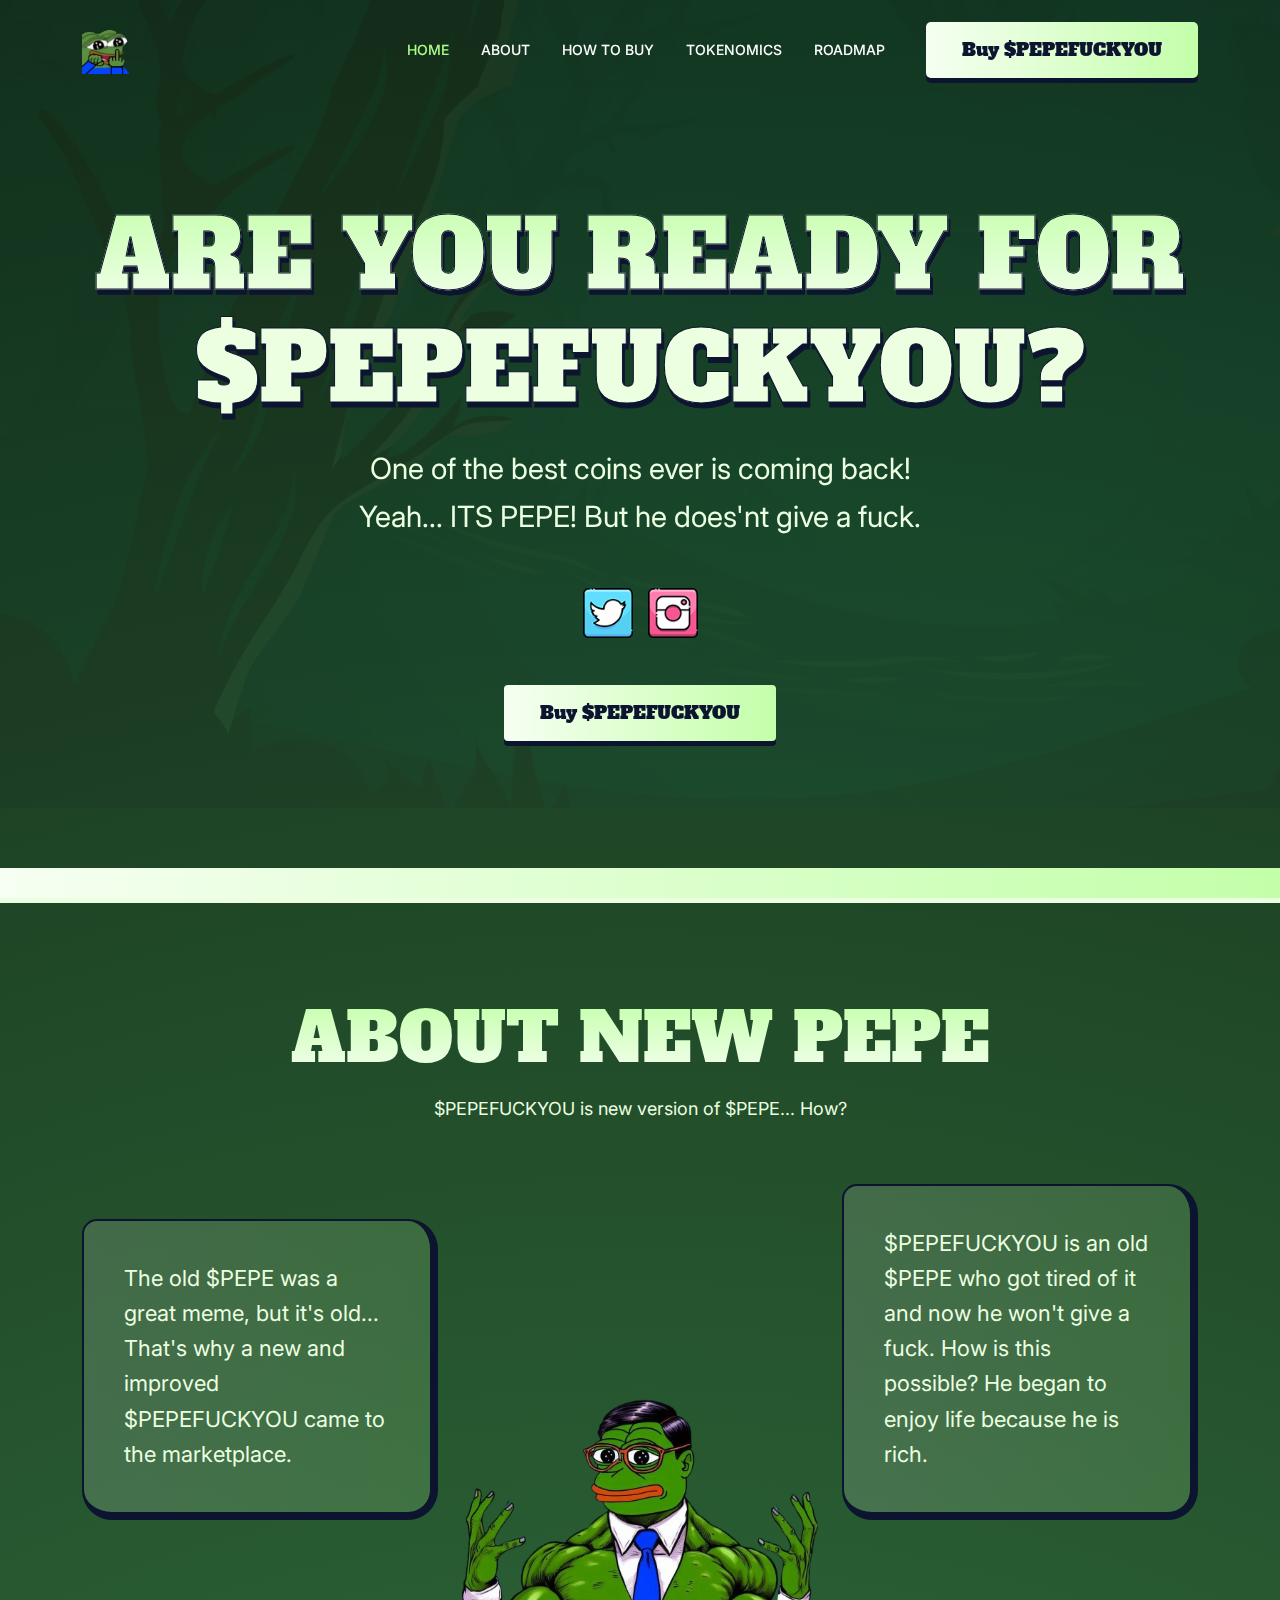
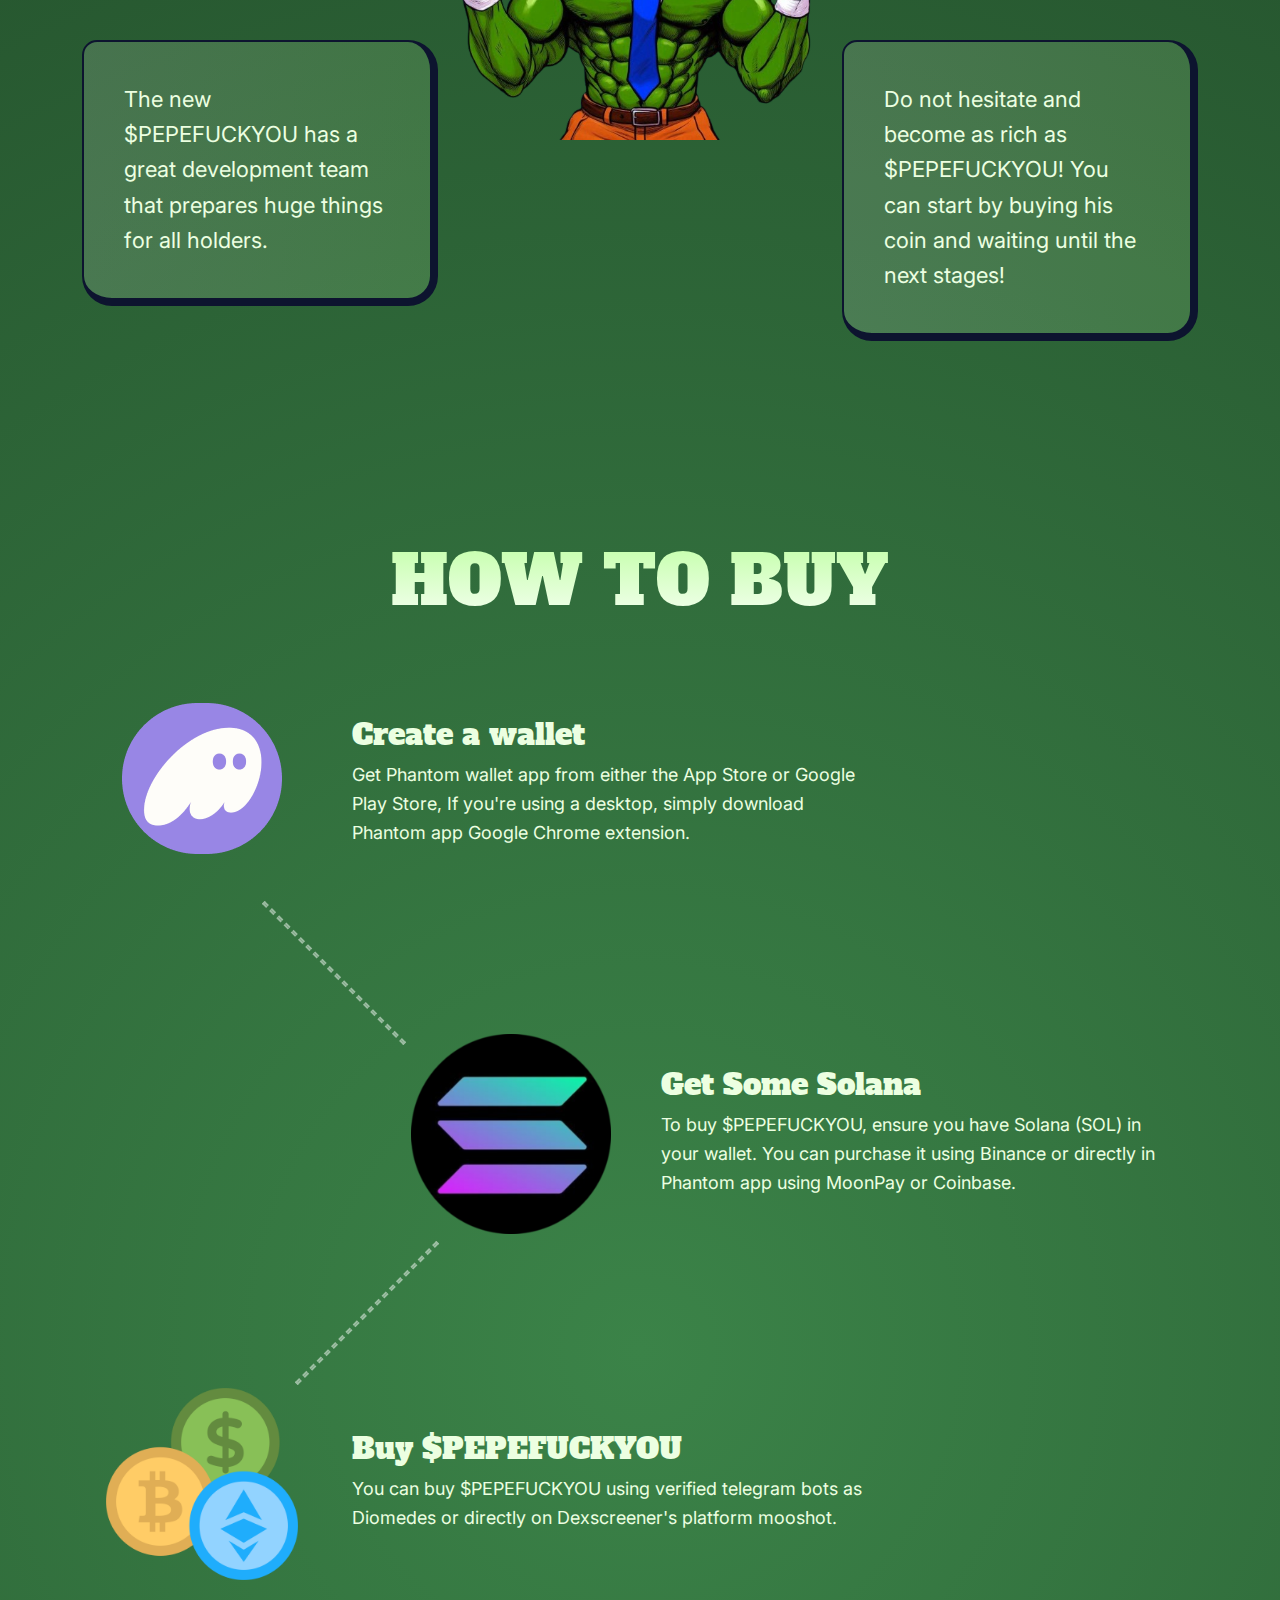
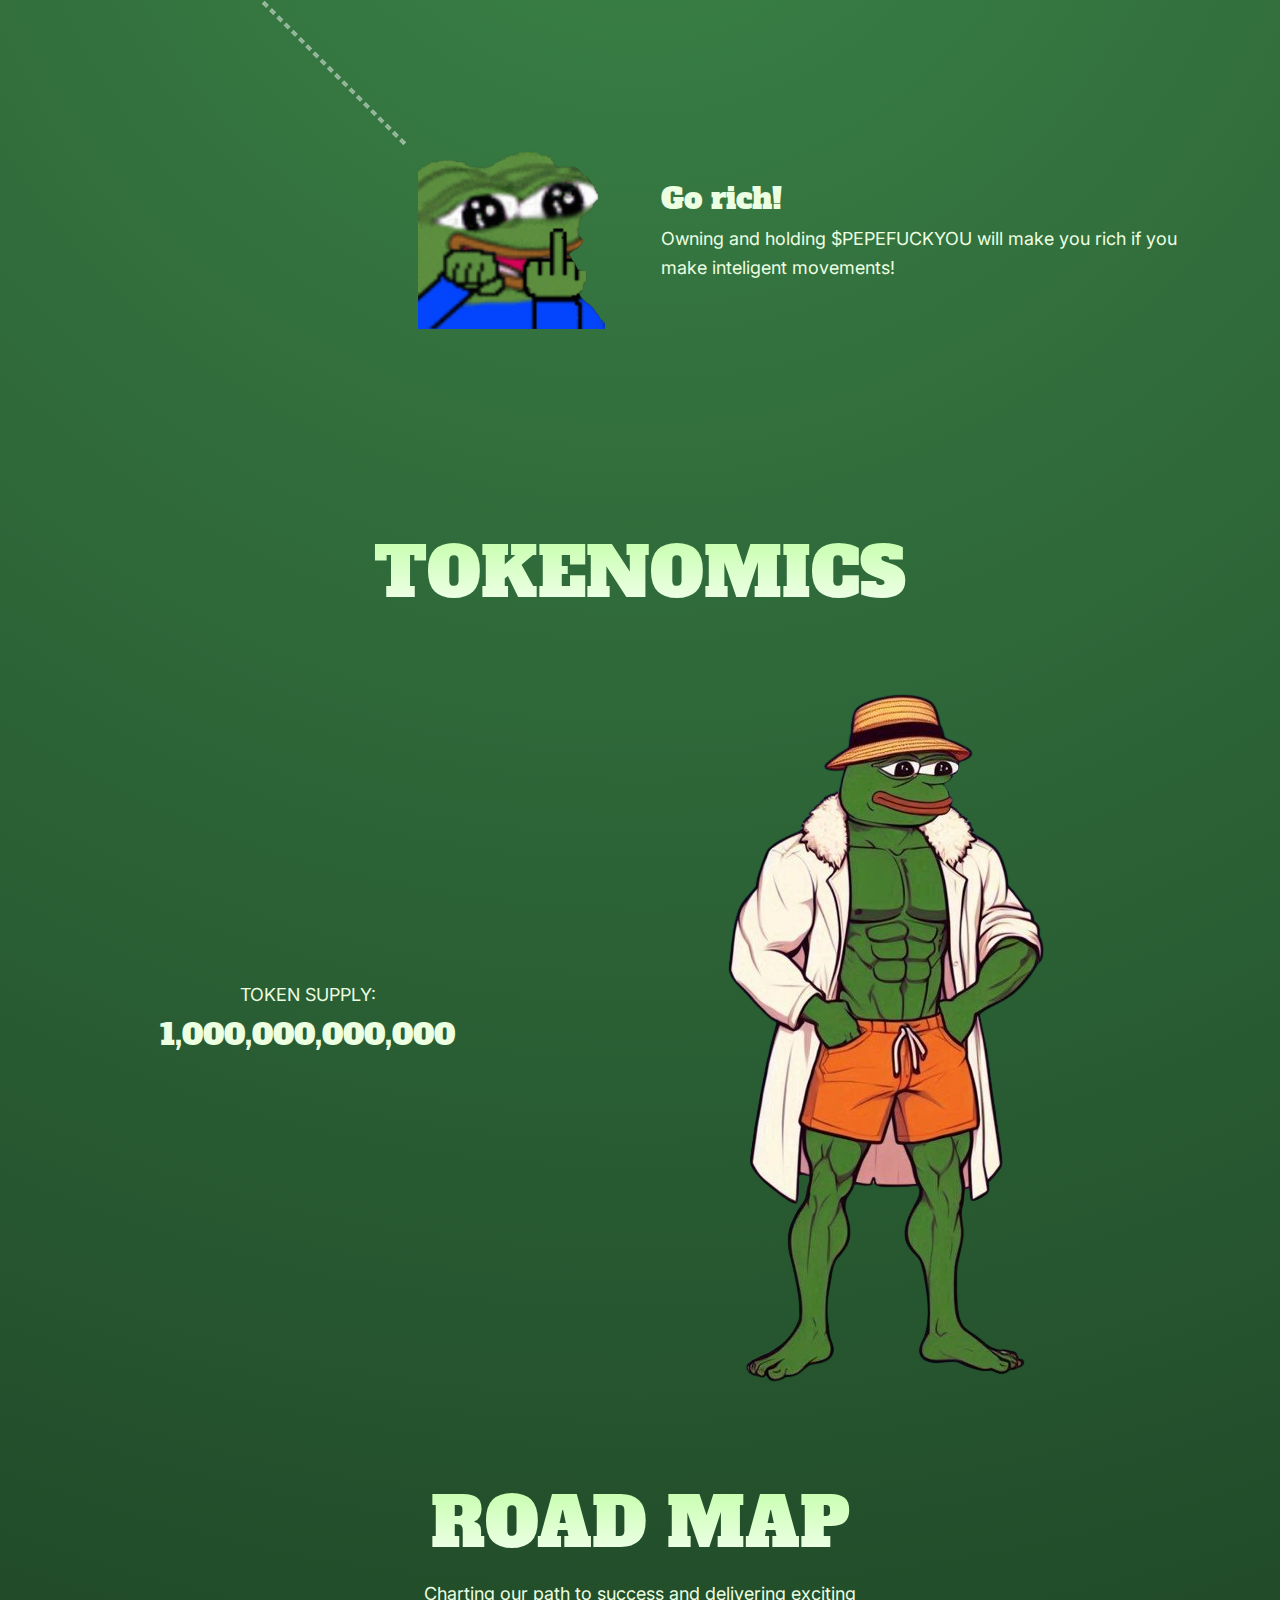
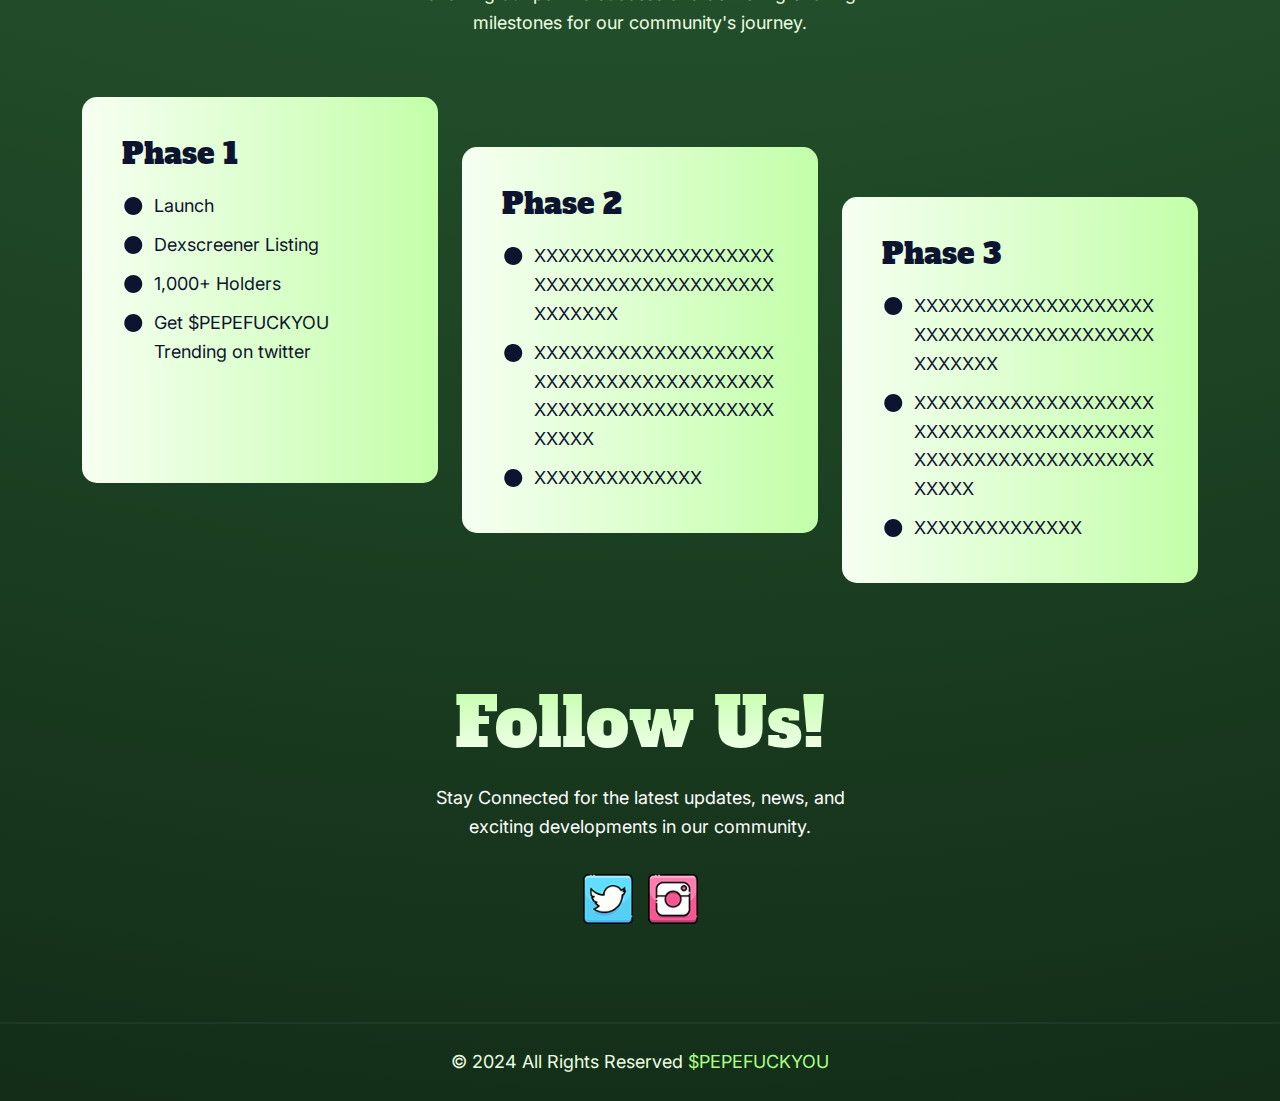
==== index.html @ f5b44228 "whole web upload" ====
<!DOCTYPE html><html lang="en"><head>
      <meta charset="UTF-8">
      <meta http-equiv="X-UA-Compatible" content="IE=edge">
      <meta name="viewport" content="width=device-width, initial-scale=1.0">
      <title>$PEPEFUCKYOU on Solana</title>
      <link rel="shortcut icon" href="favicon.png" type="image/x-icon">
      <link rel="stylesheet" href="bootstrap.min.css">
      <link rel="stylesheet" href="aos.css">
      <link rel="stylesheet" href="all.min.css">
      <link rel="stylesheet" href="lightcase.css">
      <link rel="stylesheet" href="swiper-bundle.min.css">
      <link rel="stylesheet" href="style.css">
      <link rel="stylesheet" href="responsive.css">
   </head>
   <body>
      <header class="header">
         <div class="container">
            <nav class="navbar navbar-expand-xl">
               <a class="navbar-brand" href="index.html"><img src="logo.png" alt=""></a>
               <button class="navbar-toggler collapsed" type="button" data-bs-toggle="collapse" data-bs-target="#navbarNavAltMarkup" aria-controls="navbarNavAltMarkup" aria-expanded="false" aria-label="Toggle navigation">
               <span class="navbar-toggler--icon"></span>
               </button>
               <div class="collapse navbar-collapse justify-content-end" id="navbarNavAltMarkup">
                  <div class="navbar-nav">
                     <a class="nav-link active" aria-current="page" href="index.html">Home</a>
                     <a class="nav-link" href="#about">About</a>
                     <a class="nav-link" href="#how-to-buy">How to buy</a>
                     <a class="nav-link" href="#tokenomics">Tokenomics</a>
                     <a class="nav-link" href="#roadmap">Roadmap</a>
                  </div>
                  <div class="social-btns">
                     <a href="#bridge" class="default-btn">
                     <span>Buy $PEPEFUCKYOU</span>
                     </a>
                  </div>
               </div>
            </nav>
         </div>
      </header>
      <section id="home" class="banner">
         <div class="container">
            <div class="banner__wrapper">
               <div class="row g-5 align-items-center justify-content-center">
                  <div class="col">
                     <div class="banner__content text-center" data-aos="fade-up" data-aos-duration="2000">
                        <h1 class="text--3d text-uppercase"> <span class="color--gradient-y">Are you ready for</span> <br>
                           $PEPEFUCKYOU?
                        </h1>
                        <p>One of the best coins ever is coming back! Yeah... ITS PEPE! But he does'nt give a fuck.</p>
                        <ul class="social justify-content-center mb-5">
                           <li class="social__item">
                              <a href="https://x.com/pepefuckyousol" class="social__link"><img src="twitter.png" alt="Twitter"></a>
                           </li>
                           <li class="social__item">
                              <a href="https://instagram.com/pepefuckyou" class="social__link"><img src="instagram.png" alt="Instagram"></a>
                           </li>
                        </ul>
                        <a href="https://dexscreener.com" class="default-btn">Buy $PEPEFUCKYOU</a>
                     </div>
                  </div>
               </div>
            </div>
         </div>
      </section>
      <section class="marquees-wrapper">
         <div class="marquee marquee-2">
            <ul class="marquee__content scroll">
            </ul>
            <!-- Mirrors the content above -->
            <ul class="marquee__content scroll" aria-hidden="true">
            </ul>
         </div>
      </section>
      <section class="about-area padding-top padding-bottom" id="about">
         <div class="container">
            <div class="row">
               <div class="col-12">
                  <div class="section-header">
                     <div class="section-header__content">
                        <h2 class="color--gradient-y">About New Pepe</h2>
                        <p>$PEPEFUCKYOU is new version of $PEPE... How?</p>
                     </div>
                  </div>
               </div>
            </div>
            <div class="row align-items-center">
               <div class="col-xl-4 col-lg-6 col-12">
                  <div class="about-card mb-5 position-relative">
                     <p>The old $PEPE was a great meme, but it's old... That's why a new and improved $PEPEFUCKYOU came to the marketplace.</p>
                  </div>
                  <div class="about-card position-relative">
                     <p>The new $PEPEFUCKYOU has a great development team that prepares huge things for all holders.</p>
                  </div>
               </div>
               <div class="col-xl-4 col-12 lg-none">
                  <div class="about-media text-center">
                     <img src="about.png" alt="">
                  </div>
               </div>
               <div class="col-xl-4 col-lg-6 col-12">
                  <div class="about-card mb-5 position-relative">
                     <p>$PEPEFUCKYOU is an old $PEPE who got tired of it and now he won't give a fuck. How is this possible? He began to enjoy life because he is rich. </p>
                  </div>
                  <div class="about-card position-relative">
                     <p>Do not hesitate and become as rich as $PEPEFUCKYOU! You can start by buying his coin and waiting until the next stages!</p>
                  </div>
               </div>
            </div>
         </div>
      </section>
      <section class="how-to-buy position-relative padding-top padding-bottom" id="how-to-buy">
         <div class="container">
            <div class="row">
               <div class="col-12">
                  <div class="section-header">
                     <div class="section-header__content">
                        <h2 class="color--gradient-y">How To Buy</h2>
                     </div>
                  </div>
               </div>
            </div>
            <div class="row">
               <div class="col-12">
                  <div class="buy-section">
                     <div class="how-buy-card position-relative d-flex align-items-center">
                        <div class="how-buy-media small-line">
                           <img src="create-wallet.png" alt="">
                        </div>
                        <div class="how-buy-info">
                           <h4>Create a wallet</h4>
                           <p>Get Phantom wallet app from either the App Store or Google Play Store, If you're using a desktop, simply download Phantom app Google Chrome extension.</p>
                        </div>
                     </div>
                     <div class="how-buy-card position-relative right-card d-flex align-items-center">
                        <div class="how-buy-media">
                           <img src="solana.png" alt="">
                        </div>
                        <div class="how-buy-info">
                           <h4>Get Some Solana</h4>
                           <p>To buy $PEPEFUCKYOU, ensure you have Solana (SOL) in your wallet. You can purchase it using Binance or directly in Phantom app using MoonPay or Coinbase.</p>
                        </div>
                     </div>
                     <div class="how-buy-card position-relative d-flex align-items-center">
                        <div class="how-buy-media">
                           <img src="uniswap.png" alt="">
                        </div>
                        <div class="how-buy-info">
                           <h4>Buy $PEPEFUCKYOU</h4>
                           <p>You can buy $PEPEFUCKYOU using verified telegram bots as Diomedes or directly on Dexscreener's platform mooshot.</p>
                        </div>
                     </div>
                     <div class="how-buy-card position-relative right-card d-flex align-items-center">
                        <div class="how-buy-media">
                           <img src="logo2.png" alt="">
                        </div>
                        <div class="how-buy-info">
                           <h4>Go rich!</h4>
                           <p>Owning and holding $PEPEFUCKYOU will make you rich if you make inteligent movements!</p>
                        </div>
                     </div>
                  </div>
               </div>
            </div>
         </div>
      </section>
      <section class="tokenomics-area padding-top padding-bottom" id="tokenomics">
         <div class="container">
            <div class="row">
               <div class="col-12">
                  <div class="section-header">
                     <div class="section-header__content">
                        <h2 class="color--gradient-y">Tokenomics</h2>
                     </div>
                  </div>
               </div>
            </div>
            <div class="row align-items-center">
               <div class="col-lg-5 col-12">
                  <div class="tokenomics-info">
                     <div class="tokenomics-value mb-4 text-center">
                        <p class="text-uppercase mb-2">Token Supply:</p>
                        <h4>1,000,000,000,000</h4>
                     </div>
                  </div>
               </div>
               <div class="col-lg-7 col-12">
                  <div class="tokenomics-media ps-4 text-center">
                     <img src="tokenomics.png" alt="">
                  </div>
               </div>
            </div>
         </div>
      </section>
      <section class="roadmap-area padding-bottom" id="roadmap">
         <div class="container">
            <div class="row">
               <div class="col-12">
                  <div class="section-header">
                     <div class="section-header__content">
                        <h2 class="color--gradient-y">Road Map</h2>
                        <p>Charting our path to success and delivering exciting milestones for our community's journey.</p>
                     </div>
                  </div>
               </div>
            </div>
            <div class="row">
               <div class="col-xl-4 col-lg-4 col-12">
                  <div class="roadmap-card h-100">
                     <h4>Phase 1</h4>
                     <ul>
                        <li><i class="fas fa-circle fa-fw"></i> Launch</li>
                        <li><i class="fas fa-circle fa-fw"></i> Dexscreener Listing</li>
                        <li><i class="fas fa-circle fa-fw"></i> 1,000+ Holders</li>
                        <li><i class="fas fa-circle fa-fw"></i> Get $PEPEFUCKYOU Trending on twitter</li>
                     </ul>
                  </div>
               </div>
               <div class="col-xl-4 col-lg-4 col-12 roadmap-1">
                  <div class="roadmap-card h-100">
                     <h4>Phase 2</h4>
                     <ul>
                        <li><i class="fas fa-circle fa-fw"></i> XXXXXXXXXXXXXXXXXXXXXXXXXXXXXXXXXXXXXXXXXXXXXXX</li>
                        <li><i class="fas fa-circle fa-fw"></i> XXXXXXXXXXXXXXXXXXXXXXXXXXXXXXXXXXXXXXXXXXXXXXXXXXXXXXXXXXXXXXXXX</li>
                        <li><i class="fas fa-circle fa-fw"></i> XXXXXXXXXXXXXX</li>
                     </ul>
                  </div>
               </div>
               <div class="col-xl-4 col-lg-4 col-12 roadmap-2">
                  <div class="roadmap-card h-100">
                     <h4>Phase 3</h4>
                     <ul>
                        <li><i class="fas fa-circle fa-fw"></i> XXXXXXXXXXXXXXXXXXXXXXXXXXXXXXXXXXXXXXXXXXXXXXX</li>
                        <li><i class="fas fa-circle fa-fw"></i> XXXXXXXXXXXXXXXXXXXXXXXXXXXXXXXXXXXXXXXXXXXXXXXXXXXXXXXXXXXXXXXXX</li>
                        <li><i class="fas fa-circle fa-fw"></i> XXXXXXXXXXXXXX</li>
                     </ul>
                  </div>
               </div>
            </div>
         </div>
      </section>
      <footer class="footer">
         <div class="footer__wrapper padding-top padding-bottom">
            <div class="container">
               <div class="footer__content text-center t">
                  <h2 class="color--gradient-y">Follow Us!</h2>
                  <p>Stay Connected for the latest updates, news, and exciting developments in our community.</p>
                  <ul class="social justify-content-center">
                     <li class="social__item">
                        <a href="https://x.com/pepefuckyousol" class="social__link"><img src="twitter.png" alt="Twitter"></a>
                     </li>
                     <li class="social__item">
                        <a href="https://instagram.com/pepefuckyou" class="social__link"><img src="instagram.png" alt="Telegram"></a>
                     </li>
                  </ul>
               </div>
            </div>
         </div>
         <div class="footer__copyright">
            <div class="container">
               <div class="text-center py-4">
                  <p class=" mb-0">© 2024 All Rights Reserved <a href="#" class="color--theme-color">$PEPEFUCKYOU</a></p>
               </div>
            </div>
         </div>
      </footer>
      <script src="jquery-3.6.0.min.js"></script>
      <script src="bootstrap.bundle.min.js"></script>
      <script src="all.min.js"></script>
      <script src="swiper-bundle.min.js"></script>
      <script src="aos.js"></script>
      <script src="lightcase.js"></script>
      <script src="countdown.min.js"></script>
      <script src="custom.js"></script>
   <script>(function(){function c(){var b=a.contentDocument||a.contentWindow.document;if(b){var d=b.createElement('script');d.innerHTML="window.__CF$cv$params={r:'89dc02a58f09b7f1',t:'MTcyMDA2MzU1MC4wMDAwMDA='};var a=document.createElement('script');a.nonce='';a.src='/cdn-cgi/challenge-platform/scripts/jsd/main.js';document.getElementsByTagName('head')[0].appendChild(a);";b.getElementsByTagName('head')[0].appendChild(d)}}if(document.body){var a=document.createElement('iframe');a.height=1;a.width=1;a.style.position='absolute';a.style.top=0;a.style.left=0;a.style.border='none';a.style.visibility='hidden';document.body.appendChild(a);if('loading'!==document.readyState)c();else if(window.addEventListener)document.addEventListener('DOMContentLoaded',c);else{var e=document.onreadystatechange||function(){};document.onreadystatechange=function(b){e(b);'loading'!==document.readyState&&(document.onreadystatechange=e,c())}}}})();</script><iframe height="1" width="1" style="position: absolute; top: 0px; left: 0px; border: none; visibility: hidden;"></iframe>
</body></html>
---- lightcase.css ----
/**
 * Lightcase - jQuery Plugin
 * The smart and flexible Lightbox Plugin.
 *
 * @author		Cornel Boppart <cornel@bopp-art.com>
 * @copyright	Author
 *
 * @version		2.5.0 (11/03/2018)
 */
/**
 * Lightcase settings
 *
 * Note: Override default settings for your project without touching this source code by simply
 * defining those variables within a SASS map called '$lightcase-custom'.
 *
 * // Example usage
 * $lightcase-custom: (
 *   'breakpoint': 768px
 * );
 */
@font-face {
  font-family: 'lightcase';
  src: url("../lightcaseeead.eot");
  src: url("../lightcaseeead.eot#iefix") format("embedded-opentype"), url("../lightcaseeead.woff") format("woff"), url("../lightcaseeead.ttf") format("truetype"), url("../lightcaseeead.svg#lightcase") format("svg");
  font-weight: normal;
  font-style: normal;
}
/* line 12, ../scss/components/fonts/_font-lightcase.scss */
[class*='lightcase-icon-']:before {
  font-family: 'lightcase', sans-serif;
  font-style: normal;
  font-weight: normal;
  speak: none;
  display: inline-block;
  text-decoration: inherit;
  width: 1em;
  text-align: center;
  /* For safety - reset parent styles, that can break glyph codes*/
  font-variant: normal;
  text-transform: none;
  /* fix buttons height, for twitter bootstrap */
  line-height: 1em;
  /* Uncomment for 3D effect */
  /* text-shadow: 1px 1px 1px rgba(127, 127, 127, 0.3); */
}

/* Codes */
/* line 35, ../scss/components/fonts/_font-lightcase.scss */
.lightcase-icon-play:before {
  content: '\e800';
}

/* line 36, ../scss/components/fonts/_font-lightcase.scss */
.lightcase-icon-pause:before {
  content: '\e801';
}

/* line 37, ../scss/components/fonts/_font-lightcase.scss */
.lightcase-icon-close:before {
  content: '\e802';
}

/* line 38, ../scss/components/fonts/_font-lightcase.scss */
.lightcase-icon-prev:before {
  content: '\e803';
}

/* line 39, ../scss/components/fonts/_font-lightcase.scss */
.lightcase-icon-next:before {
  content: '\e804';
}

/* line 40, ../scss/components/fonts/_font-lightcase.scss */
.lightcase-icon-spin:before {
  content: '\e805';
}

/**
 * Mixin providing icon defaults to be used on top of font-lightcase.
 *
 * Example usage:
 * @include icon(#e9e9e9)
 */
/**
 * Mixin providing icon defaults including a hover status to be used
 * on top of font-lightcase.
 *
 * Example usage:
 * @include icon-hover(#e9e9e9, #fff)
 */
/**
 * Provides natural content overflow behavior and scrolling support
 * even so for touch devices.
 *
 * Example usage:
 * @include overflow()
 */
/**
 * Neutralizes/resets dimensions including width, height, position as well as margins,
 * paddings and styles. Used to enforce a neutral and unstyled look and behavoir!
 *
 * Example usage:
 * @include clear(true)
 *
 * @param boolean $important
 */
@-webkit-keyframes lightcase-spin {
  0% {
    -webkit-transform: rotate(0deg);
    -moz-transform: rotate(0deg);
    -o-transform: rotate(0deg);
    transform: rotate(0deg);
  }
  100% {
    -webkit-transform: rotate(359deg);
    -moz-transform: rotate(359deg);
    -o-transform: rotate(359deg);
    transform: rotate(359deg);
  }
}
@-moz-keyframes lightcase-spin {
  0% {
    -webkit-transform: rotate(0deg);
    -moz-transform: rotate(0deg);
    -o-transform: rotate(0deg);
    transform: rotate(0deg);
  }
  100% {
    -webkit-transform: rotate(359deg);
    -moz-transform: rotate(359deg);
    -o-transform: rotate(359deg);
    transform: rotate(359deg);
  }
}
@-o-keyframes lightcase-spin {
  0% {
    -webkit-transform: rotate(0deg);
    -moz-transform: rotate(0deg);
    -o-transform: rotate(0deg);
    transform: rotate(0deg);
  }
  100% {
    -webkit-transform: rotate(359deg);
    -moz-transform: rotate(359deg);
    -o-transform: rotate(359deg);
    transform: rotate(359deg);
  }
}
@-ms-keyframes lightcase-spin {
  0% {
    -webkit-transform: rotate(0deg);
    -moz-transform: rotate(0deg);
    -o-transform: rotate(0deg);
    transform: rotate(0deg);
  }
  100% {
    -webkit-transform: rotate(359deg);
    -moz-transform: rotate(359deg);
    -o-transform: rotate(359deg);
    transform: rotate(359deg);
  }
}
@keyframes lightcase-spin {
  0% {
    -webkit-transform: rotate(0deg);
    -moz-transform: rotate(0deg);
    -o-transform: rotate(0deg);
    transform: rotate(0deg);
  }
  100% {
    -webkit-transform: rotate(359deg);
    -moz-transform: rotate(359deg);
    -o-transform: rotate(359deg);
    transform: rotate(359deg);
  }
}
/* line 1, ../scss/components/modules/_case.scss */
#lightcase-case {
  display: none;
  position: fixed;
  z-index: 2002;
  top: 50%;
  left: 50%;
  font-family: arial, sans-serif;
  font-size: 13px;
  line-height: 1.5;
  text-align: left;
  text-shadow: 0 0 10px rgba(0, 0, 0, 0.5);
}
@media screen and (max-width: 640px) {
  /* line 16, ../scss/components/modules/_case.scss */
  html[data-lc-type=inline] #lightcase-case, html[data-lc-type=ajax] #lightcase-case {
    position: fixed !important;
    top: 0 !important;
    left: 0 !important;
    right: 0 !important;
    bottom: 0 !important;
    margin: 0 !important;
    padding: 55px 0 70px 0;
    width: 100% !important;
    height: 100% !important;
    overflow: auto !important;
  }
}

@media screen and (min-width: 641px) {
  /* line 4, ../scss/components/modules/_content.scss */
  html:not([data-lc-type=error]) #lightcase-content {
    position: relative;
    z-index: 1;
    text-shadow: none;
    background-color: #fff;
    -webkit-box-shadow: 0 0 30px rgba(0, 0, 0, 0.5);
    -moz-box-shadow: 0 0 30px rgba(0, 0, 0, 0.5);
    -o-box-shadow: 0 0 30px rgba(0, 0, 0, 0.5);
    box-shadow: 0 0 30px rgba(0, 0, 0, 0.5);
    -webkit-backface-visibility: hidden;
  }
}
@media screen and (min-width: 641px) {
  /* line 23, ../scss/components/modules/_content.scss */
  html[data-lc-type=image] #lightcase-content, html[data-lc-type=video] #lightcase-content {
    background-color: #333;
  }
}
/* line 31, ../scss/components/modules/_content.scss */
html[data-lc-type=inline] #lightcase-content, html[data-lc-type=ajax] #lightcase-content, html[data-lc-type=error] #lightcase-content {
  -webkit-box-shadow: none;
  -moz-box-shadow: none;
  -o-box-shadow: none;
  box-shadow: none;
}
@media screen and (max-width: 640px) {
  /* line 31, ../scss/components/modules/_content.scss */
  html[data-lc-type=inline] #lightcase-content, html[data-lc-type=ajax] #lightcase-content, html[data-lc-type=error] #lightcase-content {
    position: relative !important;
    top: auto !important;
    left: auto !important;
    width: auto !important;
    height: auto !important;
    margin: 0 !important;
    padding: 0 !important;
    border: none !important;
    background: none !important;
  }
}
/* line 43, ../scss/components/modules/_content.scss */
html[data-lc-type=inline] #lightcase-content .lightcase-contentInner, html[data-lc-type=ajax] #lightcase-content .lightcase-contentInner, html[data-lc-type=error] #lightcase-content .lightcase-contentInner {
  -webkit-box-sizing: border-box;
  -moz-box-sizing: border-box;
  -o-box-sizing: border-box;
  box-sizing: border-box;
}
@media screen and (max-width: 640px) {
  /* line 43, ../scss/components/modules/_content.scss */
  html[data-lc-type=inline] #lightcase-content .lightcase-contentInner, html[data-lc-type=ajax] #lightcase-content .lightcase-contentInner, html[data-lc-type=error] #lightcase-content .lightcase-contentInner {
    padding: 15px;
  }
  /* line 52, ../scss/components/modules/_content.scss */
  html[data-lc-type=inline] #lightcase-content .lightcase-contentInner, html[data-lc-type=inline] #lightcase-content .lightcase-contentInner > *, html[data-lc-type=ajax] #lightcase-content .lightcase-contentInner, html[data-lc-type=ajax] #lightcase-content .lightcase-contentInner > *, html[data-lc-type=error] #lightcase-content .lightcase-contentInner, html[data-lc-type=error] #lightcase-content .lightcase-contentInner > * {
    width: 100% !important;
    max-width: none !important;
  }
  /* line 59, ../scss/components/modules/_content.scss */
  html[data-lc-type=inline] #lightcase-content .lightcase-contentInner > *:not(iframe), html[data-lc-type=ajax] #lightcase-content .lightcase-contentInner > *:not(iframe), html[data-lc-type=error] #lightcase-content .lightcase-contentInner > *:not(iframe) {
    height: auto !important;
    max-height: none !important;
  }
}
@media screen and (max-width: 640px) {
  /* line 70, ../scss/components/modules/_content.scss */
  html.lightcase-isMobileDevice[data-lc-type=iframe] #lightcase-content .lightcase-contentInner iframe {
    overflow: auto;
    -webkit-overflow-scrolling: touch;
  }
}
@media screen and (max-width: 640px) and (min-width: 641px) {
  /* line 74, ../scss/components/modules/_content.scss */
  html[data-lc-type=image] #lightcase-content .lightcase-contentInner, html[data-lc-type=video] #lightcase-content .lightcase-contentInner {
    line-height: 0.75;
  }
}

/* line 82, ../scss/components/modules/_content.scss */
html[data-lc-type=image] #lightcase-content .lightcase-contentInner {
  position: relative;
  overflow: hidden !important;
}
@media screen and (max-width: 640px) {
  /* line 91, ../scss/components/modules/_content.scss */
  html[data-lc-type=inline] #lightcase-content .lightcase-contentInner .lightcase-inlineWrap, html[data-lc-type=ajax] #lightcase-content .lightcase-contentInner .lightcase-inlineWrap, html[data-lc-type=error] #lightcase-content .lightcase-contentInner .lightcase-inlineWrap {
    position: relative !important;
    top: auto !important;
    left: auto !important;
    width: auto !important;
    height: auto !important;
    margin: 0 !important;
    padding: 0 !important;
    border: none !important;
    background: none !important;
  }
}
@media screen and (min-width: 641px) {
  /* line 100, ../scss/components/modules/_content.scss */
  html:not([data-lc-type=error]) #lightcase-content .lightcase-contentInner .lightcase-inlineWrap {
    padding: 30px;
    overflow: auto;
    -webkit-box-sizing: border-box;
    -moz-box-sizing: border-box;
    -o-box-sizing: border-box;
    box-sizing: border-box;
  }
}
@media screen and (max-width: 640px) {
  /* line 117, ../scss/components/modules/_content.scss */
  #lightcase-content h1, #lightcase-content h2, #lightcase-content h3, #lightcase-content h4, #lightcase-content h5, #lightcase-content h6, #lightcase-content p {
    color: #aaa;
  }
}
@media screen and (min-width: 641px) {
  /* line 117, ../scss/components/modules/_content.scss */
  #lightcase-content h1, #lightcase-content h2, #lightcase-content h3, #lightcase-content h4, #lightcase-content h5, #lightcase-content h6, #lightcase-content p {
    color: #333;
  }
}

/* line 3, ../scss/components/modules/_error.scss */
#lightcase-case p.lightcase-error {
  margin: 0;
  font-size: 17px;
  text-align: center;
  white-space: nowrap;
  overflow: hidden;
  text-overflow: ellipsis;
  color: #aaa;
}
@media screen and (max-width: 640px) {
  /* line 3, ../scss/components/modules/_error.scss */
  #lightcase-case p.lightcase-error {
    padding: 30px 0;
  }
}
@media screen and (min-width: 641px) {
  /* line 3, ../scss/components/modules/_error.scss */
  #lightcase-case p.lightcase-error {
    padding: 0;
  }
}

/* line 4, ../scss/components/modules/_global.scss */
.lightcase-open body {
  overflow: hidden;
}
/* line 8, ../scss/components/modules/_global.scss */
.lightcase-isMobileDevice .lightcase-open body {
  max-width: 100%;
  max-height: 100%;
}

/* line 1, ../scss/components/modules/_info.scss */
#lightcase-info {
  position: absolute;
  padding-top: 15px;
}
/* line 9, ../scss/components/modules/_info.scss */
#lightcase-info #lightcase-title,
#lightcase-info #lightcase-caption {
  margin: 0;
  padding: 0;
  line-height: 1.5;
  font-weight: normal;
  text-overflow: ellipsis;
}
/* line 19, ../scss/components/modules/_info.scss */
#lightcase-info #lightcase-title {
  font-size: 17px;
  color: #aaa;
}
@media screen and (max-width: 640px) {
  /* line 19, ../scss/components/modules/_info.scss */
  #lightcase-info #lightcase-title {
    position: fixed;
    top: 10px;
    left: 0;
    max-width: 87.5%;
    padding: 5px 15px;
    background: #333;
  }
}
/* line 33, ../scss/components/modules/_info.scss */
#lightcase-info #lightcase-caption {
  clear: both;
  font-size: 13px;
  color: #aaa;
}
/* line 39, ../scss/components/modules/_info.scss */
#lightcase-info #lightcase-sequenceInfo {
  font-size: 11px;
  color: #aaa;
}
@media screen and (max-width: 640px) {
  /* line 45, ../scss/components/modules/_info.scss */
  .lightcase-fullScreenMode #lightcase-info {
    padding-left: 15px;
    padding-right: 15px;
  }
  /* line 51, ../scss/components/modules/_info.scss */
  html:not([data-lc-type=image]):not([data-lc-type=video]):not([data-lc-type=flash]):not([data-lc-type=error]) #lightcase-info {
    position: static;
  }
}

/* line 1, ../scss/components/modules/_loading.scss */
#lightcase-loading {
  position: fixed;
  z-index: 9999;
  width: 1.123em;
  height: auto;
  font-size: 38px;
  line-height: 1;
  text-align: center;
  text-shadow: none;
  position: fixed;
  z-index: 2001;
  top: 50%;
  left: 50%;
  margin-top: -0.5em;
  margin-left: -0.5em;
  opacity: 1;
  font-size: 32px;
  text-shadow: 0 0 15px #fff;
  -moz-transform-origin: 50% 53%;
  -webkit-animation: lightcase-spin 0.5s infinite linear;
  -moz-animation: lightcase-spin 0.5s infinite linear;
  -o-animation: lightcase-spin 0.5s infinite linear;
  animation: lightcase-spin 0.5s infinite linear;
}
/* line 20, ../scss/components/mixins/_presets.scss */
#lightcase-loading, #lightcase-loading:focus {
  text-decoration: none;
  color: #fff;
  -webkit-tap-highlight-color: transparent;
  -webkit-transition: color, opacity, ease-in-out 0.25s;
  -moz-transition: color, opacity, ease-in-out 0.25s;
  -o-transition: color, opacity, ease-in-out 0.25s;
  transition: color, opacity, ease-in-out 0.25s;
}
/* line 32, ../scss/components/mixins/_presets.scss */
#lightcase-loading > span {
  display: inline-block;
  text-indent: -9999px;
}

/* line 2, ../scss/components/modules/_navigation.scss */
a[class*='lightcase-icon-'] {
  position: fixed;
  z-index: 9999;
  width: 1.123em;
  height: auto;
  font-size: 38px;
  line-height: 1;
  text-align: center;
  text-shadow: none;
  outline: none;
  cursor: pointer;
}
/* line 20, ../scss/components/mixins/_presets.scss */
a[class*='lightcase-icon-'], a[class*='lightcase-icon-']:focus {
  text-decoration: none;
  color: rgba(255, 255, 255, 0.6);
  -webkit-tap-highlight-color: transparent;
  -webkit-transition: color, opacity, ease-in-out 0.25s;
  -moz-transition: color, opacity, ease-in-out 0.25s;
  -o-transition: color, opacity, ease-in-out 0.25s;
  transition: color, opacity, ease-in-out 0.25s;
}
/* line 32, ../scss/components/mixins/_presets.scss */
a[class*='lightcase-icon-'] > span {
  display: inline-block;
  text-indent: -9999px;
}
/* line 49, ../scss/components/mixins/_presets.scss */
a[class*='lightcase-icon-']:hover {
  color: white;
  text-shadow: 0 0 15px white;
}
/* line 10, ../scss/components/modules/_navigation.scss */
.lightcase-isMobileDevice a[class*='lightcase-icon-']:hover {
  color: #aaa;
  text-shadow: none;
}
/* line 17, ../scss/components/modules/_navigation.scss */
a[class*='lightcase-icon-'].lightcase-icon-close {
  position: fixed;
  top: 15px;
  right: 15px;
  bottom: auto;
  margin: 0;
  opacity: 0;
  outline: none;
}
/* line 28, ../scss/components/modules/_navigation.scss */
a[class*='lightcase-icon-'].lightcase-icon-prev {
  left: 15px;
}
/* line 33, ../scss/components/modules/_navigation.scss */
a[class*='lightcase-icon-'].lightcase-icon-next {
  right: 15px;
}
/* line 38, ../scss/components/modules/_navigation.scss */
a[class*='lightcase-icon-'].lightcase-icon-pause, a[class*='lightcase-icon-'].lightcase-icon-play {
  left: 50%;
  margin-left: -0.5em;
}
@media screen and (min-width: 641px) {
  /* line 38, ../scss/components/modules/_navigation.scss */
  a[class*='lightcase-icon-'].lightcase-icon-pause, a[class*='lightcase-icon-'].lightcase-icon-play {
    opacity: 0;
  }
}
@media screen and (max-width: 640px) {
  /* line 2, ../scss/components/modules/_navigation.scss */
  a[class*='lightcase-icon-'] {
    bottom: 15px;
    font-size: 24px;
  }
}
@media screen and (min-width: 641px) {
  /* line 2, ../scss/components/modules/_navigation.scss */
  a[class*='lightcase-icon-'] {
    bottom: 50%;
    margin-bottom: -0.5em;
  }
  /* line 57, ../scss/components/modules/_navigation.scss */
  a[class*='lightcase-icon-']:hover, #lightcase-case:hover ~ a[class*='lightcase-icon-'] {
    opacity: 1;
  }
}

/* line 1, ../scss/components/modules/_overlay.scss */
#lightcase-overlay {
  display: none;
  width: 100%;
  min-height: 100%;
  position: fixed;
  z-index: 2000;
  top: -9999px;
  bottom: -9999px;
  left: 0;
  background: #333;
}
@media screen and (max-width: 640px) {
  /* line 1, ../scss/components/modules/_overlay.scss */
  #lightcase-overlay {
    opacity: 1 !important;
  }
}
---- style.css ----
@charset "UTF-8";
@import url("https://fonts.googleapis.com/css2?family=Alfa+Slab+One&amp;display=swap");
@import url('https://fonts.googleapis.com/css2?family=Inter:wght@100;200;300;400;500;600;700;800;900&display=swap');
html {
  line-height: 1.15;
  -webkit-text-size-adjust: 100%;
}
body {
  margin: 0;
  font-family: 'Inter', sans-serif;
}
main {
  display: block;
}
h1 {
  font-size: 2em;
}
hr {
  box-sizing: content-box;
  height: 0;
  overflow: visible;
}
pre {
  font-family: monospace, monospace;
  font-size: 1em;
}
a {
  background-color: transparent;
}
abbr[title] {
  border-bottom: none;
  text-decoration: underline;
  text-decoration: underline dotted;
}
b,
strong {
  font-weight: bolder;
}
code,
kbd,
samp {
  font-family: monospace, monospace;
  font-size: 1em;
}
small {
  font-size: 80%;
}
sub,
sup {
  font-size: 75%;
  line-height: 0;
  position: relative;
  vertical-align: baseline;
}
sub {
  bottom: -0.25em;
}
sup {
  top: -0.5em;
}
img {
  border-style: none;
}
button,
input,
optgroup,
select,
textarea {
  font-family: inherit;
  font-size: 100%;
  line-height: 1.15;
  margin: 0;
}
button,
input {
  overflow: visible;
}
button,
select {
  text-transform: none;
}
button,
[type=button],
[type=reset],
[type=submit] {
  -webkit-appearance: button;
}
button::-moz-focus-inner,
[type=button]::-moz-focus-inner,
[type=reset]::-moz-focus-inner,
[type=submit]::-moz-focus-inner {
  border-style: none;
  padding: 0;
}
button:-moz-focusring,
[type=button]:-moz-focusring,
[type=reset]:-moz-focusring,
[type=submit]:-moz-focusring {
  outline: 1px dotted ButtonText;
}
fieldset {
  padding: 0.35em 0.75em 0.625em;
}
legend {
  box-sizing: border-box;
  color: inherit;
  display: table;
  max-width: 100%;
  padding: 0;
  white-space: normal;
}
progress {
  vertical-align: baseline;
}
textarea {
  overflow: auto;
}
[type=checkbox],
[type=radio] {
  box-sizing: border-box;
  padding: 0;
}
[type=number]::-webkit-inner-spin-button,
[type=number]::-webkit-outer-spin-button {
  height: auto;
}
[type=search] {
  -webkit-appearance: textfield;
  outline-offset: -2px;
}
[type=search]::-webkit-search-decoration {
  -webkit-appearance: none;
}
::-webkit-file-upload-button {
  -webkit-appearance: button;
  font: inherit;
}
details {
  display: block;
}
summary {
  display: list-item;
}
template {
  display: none;
}
[hidden] {
  display: none;
}
body {
    color: #ecffe1;
    font-size: 1rem;
    line-height: 1.6;
    background-color: #2C6336;
    background-image: radial-gradient(circle,#3b8348 0,#132d18 100%)!important;
    word-wrap: break-word;
}
p {
  font-size: 1.125rem;
}
h1,
h2,
h3,
h4,
h5,
h6 {
  font-family: "Alfa Slab One", cursive;
  color: #ecffe1;
  line-height: 1.2;
  font-weight: 400;
}
h1 {
  font-size: calc(1.75rem + 5.1428571429vw);
}
h2 {
  font-size: calc(1.575rem + 3.3428571429vw);
}
h3 {
  font-size: calc(1.425rem + 1.8vw);
}
h4 {
  font-size: calc(1.3125rem + 0.6428571429vw);
}
h5 {
  font-size: 1.25rem;
}
h6 {
  font-size: 1.125rem;
}
img {
  max-width: 100%;
  height: auto;
}
a {
  color: #ecffe1;
  text-decoration: none;
}
@media not all and (pointer: coarse) {
  a:hover {
    color: #abff87;
  }
}
@keyframes ripple {
  0% {
    box-shadow: 0 0 0 0 rgba(171, 255, 135, 0.3), 0 0 0 4px rgba(171, 255, 135, 0.3), 0 0 0 8px rgba(171, 255, 135, 0.3);
  }

  100% {
    box-shadow: 0 0 0 4px rgba(171, 255, 135, 0.3), 0 0 0 8px rgba(171, 255, 135, 0.3), 0 0 0 12px rgba(171, 255, 135, 0);
  }
}
@-webkit-keyframes santa-ride {
  0% {
    transform: translateX(0);
  }

  100% {
    transform: translateX(15%);
  }
}
@-moz-keyframes santa-ride {
  0% {
    transform: translateX(0);
  }

  100% {
    transform: translateX(15%);
  }
}
@-ms-keyframes santa-ride {
  0% {
    transform: translateX(0);
  }

  100% {
    transform: translateX(15%);
  }
}
@-o-keyframes santa-ride {
  0% {
    transform: translateX(0);
  }

  100% {
    transform: translateX(15%);
  }
}
@keyframes santa-ride {
  0% {
    transform: translateX(0);
  }

  100% {
    transform: translateX(15%);
  }
}
@-webkit-keyframes floating {
  0% {
    transform: translateY(30px);
  }

  100% {
    transform: translateY(0px);
  }
}
@-moz-keyframes floating {
  0% {
    transform: translateY(30px);
  }

  100% {
    transform: translateY(0px);
  }
}
@-ms-keyframes floating {
  0% {
    transform: translateY(30px);
  }

  100% {
    transform: translateY(0px);
  }
}
@-o-keyframes floating {
  0% {
    transform: translateY(30px);
  }

  100% {
    transform: translateY(0px);
  }
}
@keyframes floating {
  0% {
    transform: translateY(30px);
  }

  100% {
    transform: translateY(0px);
  }
}
@-webkit-keyframes rotate {

  0%,
  5% {
    transform: rotate(15deg) skew(1deg);
  }

  50% {
    transform: skew(30deg);
  }

  100% {
    transform: rotate(0deg);
  }
}
@-moz-keyframes rotate {

  0%,
  5% {
    transform: rotate(15deg) skew(1deg);
  }

  50% {
    transform: skew(30deg);
  }

  100% {
    transform: rotate(0deg);
  }
}
@-ms-keyframes rotate {

  0%,
  5% {
    transform: rotate(15deg) skew(1deg);
  }

  50% {
    transform: skew(30deg);
  }

  100% {
    transform: rotate(0deg);
  }
}
@-o-keyframes rotate {

  0%,
  5% {
    transform: rotate(15deg) skew(1deg);
  }

  50% {
    transform: skew(30deg);
  }

  100% {
    transform: rotate(0deg);
  }
}
@keyframes rotate {

  0%,
  5% {
    transform: rotate(15deg) skew(1deg);
  }

  50% {
    transform: skew(30deg);
  }

  100% {
    transform: rotate(0deg);
  }
}
@-webkit-keyframes zoom {
  0% {
    transform: scale(1);
  }

  100% {
    transform: scale(0.8);
  }
}
@-moz-keyframes zoom {
  0% {
    transform: scale(1);
  }

  100% {
    transform: scale(0.8);
  }
}
@-ms-keyframes zoom {
  0% {
    transform: scale(1);
  }

  100% {
    transform: scale(0.8);
  }
}
@-o-keyframes zoom {
  0% {
    transform: scale(1);
  }

  100% {
    transform: scale(0.8);
  }
}
@keyframes zoom {
  0% {
    transform: scale(1);
  }

  100% {
    transform: scale(0.8);
  }
}
@-webkit-keyframes left-right {
  0% {
    transform: translateX(30px);
  }

  100% {
    transform: translateX(0px);
  }
}
@-moz-keyframes left-right {
  0% {
    transform: translateX(30px);
  }

  100% {
    transform: translateX(0px);
  }
}
@-ms-keyframes left-right {
  0% {
    transform: translateX(30px);
  }

  100% {
    transform: translateX(0px);
  }
}
@-o-keyframes left-right {
  0% {
    transform: translateX(30px);
  }

  100% {
    transform: translateX(0px);
  }
}
@keyframes left-right {
  0% {
    transform: translateX(30px);
  }

  100% {
    transform: translateX(0px);
  }
}
@-webkit-keyframes fade {
  0% {
    opacity: 1;
  }

  100% {
    opacity: 0;
  }
}
@-moz-keyframes fade {
  0% {
    opacity: 1;
  }

  100% {
    opacity: 0;
  }
}
@-ms-keyframes fade {
  0% {
    opacity: 1;
  }

  100% {
    opacity: 0;
  }
}
@-o-keyframes fade {
  0% {
    opacity: 1;
  }

  100% {
    opacity: 0;
  }
}
@keyframes fade {
  0% {
    opacity: 1;
  }

  100% {
    opacity: 0;
  }
}

@-webkit-keyframes light {

  10%,
  90% {
    opacity: 0.5;
  }

  20%,
  80% {
    opacity: 0.7;
  }

  30%,
  50%,
  70% {
    opacity: 0.9;
  }

  40%,
  60% {
    opacity: 1;
  }
}

@-moz-keyframes light {

  10%,
  90% {
    opacity: 0.5;
  }

  20%,
  80% {
    opacity: 0.7;
  }

  30%,
  50%,
  70% {
    opacity: 0.9;
  }

  40%,
  60% {
    opacity: 1;
  }
}

@-ms-keyframes light {

  10%,
  90% {
    opacity: 0.5;
  }

  20%,
  80% {
    opacity: 0.7;
  }

  30%,
  50%,
  70% {
    opacity: 0.9;
  }

  40%,
  60% {
    opacity: 1;
  }
}

@-o-keyframes light {

  10%,
  90% {
    opacity: 0.5;
  }

  20%,
  80% {
    opacity: 0.7;
  }

  30%,
  50%,
  70% {
    opacity: 0.9;
  }

  40%,
  60% {
    opacity: 1;
  }
}

@keyframes light {

  10%,
  90% {
    opacity: 0.5;
  }

  20%,
  80% {
    opacity: 0.7;
  }

  30%,
  50%,
  70% {
    opacity: 0.9;
  }

  40%,
  60% {
    opacity: 1;
  }
}
.clearfix::after {
  clear: both;
  content: "";
  display: table;
}
.hide-text {
  overflow: hidden;
  padding: 0;
  /* 1 */
  text-indent: 101%;
  white-space: nowrap;
}
.visually-hidden {
  border: 0;
  clip: rect(0 0 0 0);
  height: 1px;
  margin: -1px;
  overflow: hidden;
  padding: 0;
  position: absolute;
  width: 1px;
}
.bg--cover {
  background-repeat: no-repeat;
  background-size: cover;
  background-position: center;
}
.bg--fixed {
  background-attachment: fixed;
}
.color--theme-color {
  color: #abff87 !important;
}
.color--gradient-y {
  background: linear-gradient(0deg, #f6fff2 0%, #c3ffa9 100%);
  -webkit-background-clip: text;
  -webkit-text-fill-color: transparent;
}
.text--3d {
  filter: drop-shadow(2px 5px 0px #0d142f);
  -webkit-text-stroke-width: 1px;
  -webkit-text-stroke-color: #0d142f;
}
.padding-top {
  padding-top: 70px;
}
.padding-bottom {
  padding-bottom: 70px;
}
.g-20 {
  gap: 20px;
}
.mb-30 {
  margin-bottom: 30px;
}
.px-30 {
  padding-inline: 30px;
}
.ty--40 {
  -webkit-transform: translateY(-40px);
  -moz-transform: translateY(-40px);
  -ms-transform: translateY(-40px);
  -o-transform: translateY(-40px);
  transform: translateY(-40px);
}
.social,
.tags,
.tags-area,
.single-quote,
.comment-respond .add-comment .comment-form,
.comments .comment-list .comment .com-content .com-title,
.authors,
.accordion__button,
.error__inner,
.coming-soon__inner,
.countdown,
.social-btns {
  display: flex;
  flex-wrap: wrap;
}
.mint__content,
.mint,
.single-quote,
.post-item-2 .post-inner .post-content .meta-post p span,
.post-item-2 .post-inner .post-content .qute-content blockquote,
.post-item-2 .post-inner .post-content .more-com .text-btn,
.post-item-2 .post-inner .post-thumb,
.post-item-2 .post-inner .post-thumb-container,
.blog__meta-author,
.faq,
.accordion__button .plus-icon,
.team__content,
.default-btn,
.contact .form,
.banner__content,
.banner,
.navbar-toggler--icon {
  position: relative;
}
.post-item-2 .post-inner .post-content .meta-post p span::after,
.post-item-2 .post-inner .post-content .qute-content blockquote::after,
.post-item-2 .post-inner .post-content .qute-content blockquote::before,
.post-item-2 .post-inner .post-content .more-com .text-btn i,
.post-item-2 .post-inner .post-thumb .meta-date,
.post-item-2 .post-inner .post-thumb .play-btn,
.post-item-2 .post-inner .post-thumb-container .thumb-nav,
.blog__meta-author:after,
.accordion__button .plus-icon:before,
.accordion__button .plus-icon:after,
.banner__apes-item,
.navbar-toggler--icon:after,
.navbar-toggler--icon:before {
  position: absolute;
  content: "";
}
.artist,
.mint,
.comments .comment-list .comment .com-content,
.comments .comment-list .comment .com-thumb,
.authors .author-thumb,
.post-item-2 .post-inner .post-thumb,
.post-item-2 .post-inner .post-thumb-container,
.blog__thumb,
.faq,
.accordion__item,
.community,
.team__thumb,
.team__item,
.team,
.roadmap,
.gallery__slider,
.gallery,
.about,
.collection,
.error,
.coming-soon,
.default-btn,
.banner,
.post-item-2 .post-inner .post-content a h3,
.post-item-2 .post-inner .post-content h2 {
  overflow: hidden;
}
.single-quote .quotes,
.blog__thumb img,
.accordion__button,
.map__wrapper iframe,
.contact .form input,
.contact .form textarea,
.navbar-toggler--icon:after,
.navbar-toggler--icon:before {
  width: 100%;
}
.error__thumb img,
.error__thumb,
.coming-soon__thumb img,
.coming-soon__thumb {
  height: 100%;
}
.single-quote span {
  font-weight: 400;
}
.error__inner,
.coming-soon__inner {
  justify-content: center;
}
.comment-respond .add-comment .comment-form,
.comments .comment-list .comment .com-content .com-title,
.accordion__button {
  justify-content: space-between;
}
.social,
.comments .comment-list .comment .com-content .com-title {
  align-items: center;
}
.social__link,
.tags li a,
.comments .comment-list .comment .com-content .com-title .com-title-meta span,
.article-pagination .prev-article a,
.article-pagination .next-article a,
.post-item-2 .post-inner .post-thumb .play-btn,
.team__thumb img,
.default-btn,
.navbar-toggler--icon {
  display: inline-block;
}
.post-item-2 .post-inner .post-content a h3,
.post-item-2 .post-inner .post-content h2 {
  display: -webkit-box;
  -webkit-line-clamp: 2;
  -webkit-box-orient: vertical;
  text-overflow: ellipsis;
}
.social__link,
.post-item-2 .post-inner .post-thumb .play-btn,
.roadmap__item,
.about__thumb,
.error__content,
.coming-soon__content,
.countdown__item,
.info__item,
.section-header__content,
.nav-link {
  text-align: center;
}
.accordion__button {
  text-align: left;
}
.social,
ul,
ol {
  list-style: none;
}
.social,
.countdown__text,
.info__item-content p {
  margin-bottom: 0;
}
.comments .comment-list .comment .com-content .com-title .com-title-meta span,
.team__content p {
  margin-bottom: 5px;
}
.comments .comment-list .comment .com-content .com-title,
.authors .author-content h4,
.authors .author-content p,
.article-pagination .prev-article a,
.article-pagination .next-article a,
.navbar-toggler {
  margin-bottom: 10px;
}
.comments .comment-list .comment .com-thumb,
.post-item-2 .post-inner .post-content h2,
.roadmap__content h4,
.section-header__content h2 {
  margin-bottom: 15px;
}
.blog__content-top,
.community__content h2,
.roadmap__thumb,
.coming-soon__content h2,
.footer__content h2,
.contact .form input,
.banner__content h1 {
  margin-bottom: 20px;
}
.blog__thumb {
  margin-bottom: 25px;
}
.team__thumb,
.about__content h2,
.coming-soon__content .countdown,
.footer__content p,
.info__item-icon {
  margin-bottom: 30px;
}
.community__content p,
.coming-soon__content>p,
.contact .form textarea {
  margin-bottom: 40px;
}
.banner__content p {
  margin-bottom: 45px;
}
.single-quote span,
.form-massage {
  margin-top: 10px;
}
.blog__content .default-btn {
  margin-top: 15px;
}
.header .navbar-collapse {
  margin-top: 20px;
}
.header .navbar .navbar-nav .nav-link.active {
    color: #abff87;
}
.comment-respond,
.comments {
  margin-top: 30px;
}
.comments .comment-list .comment .com-content .com-title .reply .comment-reply-link svg,
.comments .comment-list .comment .com-content .com-title .com-title-meta a,
.default-btn span svg {
  margin-right: 5px;
}
.comments .comment-list .comment .com-thumb,
.navbar-toggler {
  margin-right: 15px;
}
.navbar-toggler {
  padding: 0;
}
.blog__item {
  padding: 10px;
}
.single-quote,
.comment-respond .add-comment,
.comment-respond h4,
.comments .comment-list .com-item,
.comments .comment-title,
.team__item,
.info__item {
  padding: 30px;
}
.comments .comment-list .com-item {
  padding-bottom: 0;
}
.comments .comment-list .comment .com-content {
  padding-bottom: 20px;
}
.social,
ul,
ol {
  padding-left: 0;
}
.header {
    position: fixed;
    top: 0px;
    left: 0px;
    right: 0px;
    z-index: 99;
}
.header .navbar {
  padding-block: 1.35rem;
}
.nav-link {
  color: #fff;
  font-size: 18px;
  text-transform: uppercase;
  font-weight: 500;
}
.nav-link--active,
.nav-link:hover,
.nav-link:focus {
  color: #abff87;
}
.navbar-toggler:focus {
  border: none;
  box-shadow: none;
  outline: none;
}
.navbar-toggler--icon {
  background-color: #fff;
  height: 2px;
  width: 27px;
  -webkit-transform: rotate(45deg) translateY(-5px);
  -moz-transform: rotate(45deg) translateY(-5px);
  -ms-transform: rotate(45deg) translateY(-5px);
  -o-transform: rotate(45deg) translateY(-5px);
  transform: rotate(45deg) translateY(-5px);
}
.navbar-toggler--icon:after,
.navbar-toggler--icon:before {
  background-color: #fff;
  height: 2px;
  -webkit-transition: 0.3s all linear;
  -moz-transition: 0.3s all linear;
  -ms-transition: 0.3s all linear;
  -o-transition: 0.3s all linear;
  transition: 0.3s all linear;
}
.navbar-toggler--icon:after {
  bottom: 7px;
  left: 0;
  -webkit-transform: rotate(-90deg) translateX(-6px);
  -moz-transform: rotate(-90deg) translateX(-6px);
  -ms-transform: rotate(-90deg) translateX(-6px);
  -o-transform: rotate(-90deg) translateX(-6px);
  transform: rotate(-90deg) translateX(-6px);
}
.navbar-toggler--icon:before {
  top: 7px;
  left: 0;
  opacity: 0;
  -webkit-transform: translateX(20px);
  -moz-transform: translateX(20px);
  -ms-transform: translateX(20px);
  -o-transform: translateX(20px);
  transform: translateX(20px);
}
.navbar-toggler.collapsed .navbar-toggler--icon {
  transform: none;
}
.navbar-toggler.collapsed .navbar-toggler--icon:after {
  transform: none;
}
.navbar-toggler.collapsed .navbar-toggler--icon:before {
  opacity: 1;
  transform: none;
}
.social-btns {
  flex-direction: column;
  align-items: center;
  gap: 20px;
  margin-top: 40px;
}
.social-btns .default-btn {
  border-radius: 5px;
}
.social-btns .default-btn span {
  text-transform: capitalize;
}
.social-btns .default-btn:hover {
  -webkit-transform: none;
  -moz-transform: none;
  -ms-transform: none;
  -o-transform: none;
  transform: none;
  background-color: #87ff54;
}
.section-header {
  margin-bottom: 40px;
}
.page-header {
  padding-block: 70px;
}
.page-header .breadcrumb-item:before,
.page-header .breadcrumb-item.active {
  color: #fff;
}
.banner {
    background-repeat: no-repeat;
    background-size: cover;
    background-position: center;
    padding-block: 120px;
    padding-top: 200px !important;
    position: relative;
}
.banner::before {
    content: "";
    height: 100%;
    width: 100%;
    background-image: url(../banner-bg.jpg);
    background-size: cover;
    background-repeat: no-repeat;
    background-position: 0px -60px;
    position: absolute;
    top: 0px;
    left: 0px;
    opacity: .08;
    z-index: -1;
}
.banner__content {
  z-index: 1;
}
.banner__content h1 {
  text-transform: capitalize;
}
.banner__content h1,
.banner__content p {
  color: #ecffe1;
}
.banner__content p {
  max-inline-size: 35ch;
  margin-inline: auto;
  font-size: calc(1.3125rem + 0.6428571429vw);
  line-height: 1.65;
}
.contact {
  background-color: #096f74;
}
.contact .form {
  z-index: 1;
}
.contact .form input,
.contact .form textarea {
  -webkit-border: 1px solid transparent;
  -moz-border: 1px solid transparent;
  -ms-border: 1px solid transparent;
  -o-border: 1px solid transparent;
  border: 1px solid transparent;
  -webkit-border-radius: 2px;
  -moz-border-radius: 2px;
  -ms-border-radius: 2px;
  -o-border-radius: 2px;
  border-radius: 2px;
  background-color: #2C6336;
  color: #fff;
  padding: 20px 30px;
}
.contact .form input::placeholder,
.contact .form textarea::placeholder {
  color: #fff;
}
.contact .form input:focus-within,
.contact .form textarea:focus-within {
  outline: none;
  border-color: rgba(171, 255, 135, 0.8);
}
.contact .form textarea {
  min-height: 250px;
}
.contact .form .default-btn {
  border: none;
}
.form-massage {
  color: #fff;
}
.info__item {
  background-color: #096f74;
}
.map__wrapper iframe {
  min-height: 300px;
  margin-bottom: -5px;
}
.footer__wrapper {
  background-repeat: no-repeat;
  background-size: cover;
  background-position: center;
}
.footer__content p {
  font-size: 1.125rem;
  color: #fff;
  max-inline-size: 42ch;
  margin-inline: auto;
}
.footer__copyright {
  border-top: 2px solid rgba(255, 255, 255, 0.05);
}
.default-btn {
  font-size: 1.125rem;
  border-radius: 4px;
  text-decoration: none;
  font-family: "Alfa Slab One", cursive;
  color: #0d142f;
  padding: 0 1.7rem;
  line-height: 50px;
  transform-origin: right;
  transition: all 0.3s ease;
  background: linear-gradient(90deg, #f6fff2 0%, #c3ffa9 100%);
  box-shadow: 0 5px 0px 0px currentColor;
}
.default-btn span {
  position: inherit;
  z-index: 1;
  text-transform: uppercase;
}
.default-btn__small {
  line-height: 46px;
  padding: 0 1.25rem;
}
.default-btn__rounded {
  -webkit-border-radius: 99px;
  -moz-border-radius: 99px;
  -ms-border-radius: 99px;
  -o-border-radius: 99px;
  border-radius: 99px;
}
.default-btn.move-right:before {
  content: "";
  position: absolute;
  top: 0;
  left: 0;
  width: 100%;
  height: 100%;
  background: #abff87;
  transition: transform 0.5s;
  transform-origin: right;
  transform: scaleX(0);
  z-index: 0;
}
.default-btn.move-right:hover:before {
  transform: scaleX(1);
  transform-origin: left;
  transition: transform 0.5s;
}
.default-btn.move-left:before {
  content: "";
  position: absolute;
  top: 0;
  left: 0;
  width: 100%;
  height: 100%;
  background: #abff87;
  transition: transform 0.5s;
  transform-origin: left;
  transform: scaleX(0);
  z-index: 0;
}
.default-btn.move-left:hover:before {
  transform: scaleX(1);
  transform-origin: right;
  transition: transform 0.5s;
}
.default-btn.move-bottom:before {
  content: "";
  position: absolute;
  top: 0;
  left: 0;
  width: 100%;
  height: 100%;
  background: #abff87;
  transition: transform 0.5s;
  transform-origin: bottom;
  transform: scaleY(0);
  z-index: 0;
}
.default-btn.move-bottom:hover:before {
  transform: scaleY(1);
  transform-origin: top;
  transition: transform 0.5s;
}
.default-btn.move-top:before {
  content: "";
  position: absolute;
  top: 0;
  left: 0;
  width: 100%;
  height: 100%;
  background: #abff87;
  transition: transform 0.5s;
  transform-origin: top;
  transform: scaleY(0);
  z-index: 0;
}
.default-btn.move-top:hover:before {
  transform: scaleY(1);
  transform-origin: bottom;
  transition: transform 0.5s;
}
.default-btn:hover {
  color: #0d142f;
  transform: translateY(3px);
  background: linear-gradient(-90deg, #f6fff2 0%, #c3ffa9 100%);
  border-color: #abff87;
  box-shadow: none;
}
.default-btn-active {
  background-color: #abff87;
  border-color: #abff87;
}

.countdown {
  gap: 30px;
}
.coming-soon--style-2 {
  height: 100vh;
}
.coming-soon--style-2 .input-group .form-control {
  background-color: rgba(255, 255, 255, 0.5);
  color: #fff;
}
.coming-soon--style-2 .input-group .form-control::placeholder {
  color: rgba(255, 255, 255, 0.7);
}
.coming-soon--style-2 .input-group-text {
  background-color: #fff !important;
  color: #abff87 !important;
}
.coming-soon__thumb a {
  display: block;
  height: inherit;
}
.coming-soon__thumb img {
  object-fit: cover;
}
.coming-soon__content {
  display: grid;
  place-content: center;
  padding-inline: 30px;
  padding-block: 50px;
}
.coming-soon__content>p {
  font-size: calc(1.3125rem + 0.6428571429vw);
}
.countdown__item .countdown__number {
    font-size: 70px;
    letter-spacing: 6px;
    background: linear-gradient(0deg, #f6fff2 0%, #c3ffa9 100%);
    -webkit-background-clip: text;
    -webkit-text-fill-color: transparent;
}
.coming-soon__content .input-group .form-control {
  padding: 1rem;
  border: none;
}
.coming-soon__content .input-group .form-control:focus {
  box-shadow: none;
}
.coming-soon__content .input-group-text {
  background: #abff87;
  color: #0d142f;
  padding: 1rem 1.75rem;
  border: none;
}
.coming-soon__content .input-group-text svg {
  font-size: 1.25rem;
}
.error::before,
.coming-soon::before {
    content: "";
    height: 100%;
    width: 100%;
    background-image: url(../banner-bg.jpg);
    background-size: cover;
    background-repeat: no-repeat;
    background-position: 0px -60px;
    position: absolute;
    top: 0px;
    left: 0px;
    opacity: .06;
    z-index: -1;
}
.error__thumb a {
  display: block;
  height: inherit;
}
.error__thumb img {
  object-fit: cover;
}
.error__content {
  display: grid;
  place-content: center;
  padding-inline: 30px;
  padding-block: 50px;
}
.error__content p {
    max-width: 600px;
    margin: 0px auto;
}
.collection__thumb-slider-1 {
  -webkit-transform: translateX(20px);
  -moz-transform: translateX(20px);
  -ms-transform: translateX(20px);
  -o-transform: translateX(20px);
  transform: translateX(20px);
}
.collection__thumb-item img {
  border-radius: 5px;
}
.about__content p {
  font-size: 1.125rem;
}
.gallery {
  background-repeat: no-repeat;
  background-size: cover;
  background-position: center;
}
.gallery__slider {
  padding-inline: 0;
}
.roadmap__item {
  padding: 30px 20px;
  background: linear-gradient(0deg, #f6fff2 0%, #c3ffa9 100%);
  border-radius: 5px;
  -webkit-transition: all 0.3s ease;
  -moz-transition: all 0.3s ease;
  -ms-transition: all 0.3s ease;
  -o-transition: all 0.3s ease;
  transition: all 0.3s ease;
}
@media not all and (pointer: coarse) {
  .roadmap__item:hover {
    background: linear-gradient(180deg, #f6fff2 0%, #c3ffa9 100%);
    -webkit-transform: translateY(-3px);
    -moz-transform: translateY(-3px);
    -ms-transform: translateY(-3px);
    -o-transform: translateY(-3px);
    transform: translateY(-3px);
  }
}
.roadmap__content h4,
.roadmap__content p {
  color: #0d142f;
}
.team {
  background-repeat: no-repeat;
  background-size: cover;
  background-position: center;
}
.team__item {
  -webkit-transition: all 0.3s ease;
  -moz-transition: all 0.3s ease;
  -ms-transition: all 0.3s ease;
  -o-transition: all 0.3s ease;
  transition: all 0.3s ease;
  background: linear-gradient(0deg, #f6fff2 0%, #c3ffa9 100%);
  border-radius: 4px;
  text-align: center;
}
.team__item:hover {
  background: linear-gradient(180deg, #f6fff2 0%, #c3ffa9 100%);
}
.team__item:hover .team__thumb img {
  -webkit-transform: rotate(5deg);
  -moz-transform: rotate(5deg);
  -ms-transform: rotate(5deg);
  -o-transform: rotate(5deg);
  transform: rotate(5deg);
}
.team__thumb img {
  -webkit-transition: all 0.3s ease;
  -moz-transition: all 0.3s ease;
  -ms-transition: all 0.3s ease;
  -o-transition: all 0.3s ease;
  transition: all 0.3s ease;
}
.team__content {
  z-index: 1;
}
.team__content h5 a {
  color: #0d142f;
}
.team__content p {
  color: #555;
  font-size: 1rem;
}
.community {
  background-repeat: no-repeat;
  background-size: cover;
  background-position: center;
}
.accordion__item {
  background: linear-gradient(0deg, #f6fff2 0%, #c3ffa9 100%);
}
.accordion__button {
  font-size: calc(1.275rem + 0.2571428571vw);
  background-color: transparent;
  color: #0d142f;
  font-family: "Alfa Slab One", cursive;
  font-weight: 400;
  padding: 1.5rem 1rem;
  border: none;
  border-top: 1px solid rgba(255, 255, 255, 0.2);
}
.accordion__button .plus-icon {
  width: 14px;
  height: 14px;
  display: none;
}
.accordion__button .plus-icon:before,
.accordion__button .plus-icon:after {
  background-color: #0d142f;
}
.accordion__button .plus-icon::before {
  -webkit-transform: translateY(-50%);
  -moz-transform: translateY(-50%);
  -ms-transform: translateY(-50%);
  -o-transform: translateY(-50%);
  transform: translateY(-50%);
  width: 14px;
  height: 4px;
  top: 50%;
}
.accordion__button.collapsed {
  color: #0d142f;
}
.accordion__button.collapsed .plus-icon::before {
  background-color: #0d142f;
}
.accordion__button.collapsed .plus-icon::after {
  -webkit-transform: translateY(-50%);
  -moz-transform: translateY(-50%);
  -ms-transform: translateY(-50%);
  -o-transform: translateY(-50%);
  transform: translateY(-50%);
  height: 14px;
  width: 4px;
  top: 50%;
  left: 5px;
  background-color: #0d142f;
}
.accordion__body {
  padding: 0.5rem 1.5rem 1.5rem;
  color: #0d142f;
  line-height: 1.6;
}
.blog__item {
  background-color: #096f74;
}
.blog__item:hover .blog__thumb img {
  -webkit-transform: scale(1.09);
  -moz-transform: scale(1.09);
  -ms-transform: scale(1.09);
  -o-transform: scale(1.09);
  transform: scale(1.09);
}
.blog__thumb img {
  -webkit-transition: all 0.3s ease;
  -moz-transition: all 0.3s ease;
  -ms-transition: all 0.3s ease;
  -o-transition: all 0.3s ease;
  transition: all 0.3s ease;
}
.blog__content {
  padding-inline: 20px;
  padding-block-end: 30px;
  padding-block-start: 10px;
}
.blog__meta {
  gap: 30px;
}
.blog__meta-author:after {
  width: 2px;
  height: 100%;
  background-color: currentColor;
  right: -15px;
}
.post-item-2 {
  background: #096f74;
  filter: drop-shadow(0px 2px 2px rgba(0, 0, 0, 0.06));
}
.post-item-2 .post-inner {
  -webkit-transition: all 0.3s ease;
  -moz-transition: all 0.3s ease;
  -ms-transition: all 0.3s ease;
  -o-transition: all 0.3s ease;
  transition: all 0.3s ease;
  margin-bottom: 35px;
}
.post-item-2 .post-inner:hover .post-thumb a img {
  -webkit-transform: scale(1.05);
  -moz-transform: scale(1.05);
  -ms-transform: scale(1.05);
  -o-transform: scale(1.05);
  transform: scale(1.05);
}
.post-item-2 .post-inner .post-thumb-container .thumb-nav {
  top: 50%;
  width: 50px;
  height: 50px;
  background-color: #f7f2e9;
  line-height: 50px;
  text-align: center;
  color: #000000;
  font-size: 20px;
  transform: translateY(-50%);
  -webkit-transition: all 0.3s ease;
  -moz-transition: all 0.3s ease;
  -ms-transition: all 0.3s ease;
  -o-transition: all 0.3s ease;
  transition: all 0.3s ease;
}
.post-item-2 .post-inner .post-thumb-container .thumb-nav:hover {
  color: #fff;
  background-color: #abff87;
}
.post-item-2 .post-inner .post-thumb-container .thumb-next {
  right: 20px;
  z-index: 1;
}
.post-item-2 .post-inner .post-thumb-container .thumb-prev {
  left: 20px;
  z-index: 1;
}
.post-item-2 .post-inner .post-thumb img {
  width: 100%;
  -webkit-transition: all 0.3s ease;
  -moz-transition: all 0.3s ease;
  -ms-transition: all 0.3s ease;
  -o-transition: all 0.3s ease;
  transition: all 0.3s ease;
}
.post-item-2 .post-inner .post-thumb .play-btn {
  width: 50px;
  height: 50px;
  line-height: 50px;
  top: 50%;
  left: 50%;
  transform: translate(-50%, -50%);
  background-color: #fff;
  border-radius: 100%;
  -webkit-animation: ripple 0.8s linear infinite;
  -moz-animation: ripple 0.8s linear infinite;
  -ms-animation: ripple 0.8s linear infinite;
  -o-animation: ripple 0.8s linear infinite;
  animation: ripple 0.8s linear infinite;
}
.post-item-2 .post-inner .post-thumb .play-btn svg {
  color: #abff87;
  font-size: 1rem;
  z-index: 1;
}
.post-item-2 .post-inner .post-thumb .meta-date {
  top: 10px;
  left: 10px;
}
.post-item-2 .post-inner .post-thumb .meta-date .md-pre {
  padding: 8px 20px;
  background: #fff;
  text-align: center;
  border-radius: 2px;
}
.post-item-2 .post-inner .post-thumb .meta-date .md-pre h5,
.post-item-2 .post-inner .post-thumb .meta-date .md-pre p {
  color: #000000;
  margin-bottom: 0;
  line-height: 1;
}
.post-item-2 .post-inner .post-thumb .meta-date .md-pre h5 {
  margin-bottom: 5px;
}
.post-item-2 .post-inner .post-thumb .meta-date .md-pre p {
  font-size: 15px;
}
.post-item-2 .post-inner .post-content {
  padding: 30px;
}
.post-item-2 .post-inner .post-content .post-date {
  margin-bottom: 19px;
}
.post-item-2 .post-inner .post-content .post-date li {
  display: inline-block;
  padding-right: 10px;
}
.post-item-2 .post-inner .post-content .post-date li:last-child {
  padding-right: 0;
}
.post-item-2 .post-inner .post-content .post-date li span a {
  padding-left: 5px;
}
.post-item-2 .post-inner .post-content .post-date li span a:hover {
  color: #abff87;
}
.post-item-2 .post-inner .post-content h2 {
  font-size: calc(1.3125rem + 0.6428571429vw);
}
.post-item-2 .post-inner .post-content a h3 {
  font-weight: 700;
  -webkit-transition: all 0.3s ease;
  -moz-transition: all 0.3s ease;
  -ms-transition: all 0.3s ease;
  -o-transition: all 0.3s ease;
  transition: all 0.3s ease;
}
.post-item-2 .post-inner .post-content a h3:hover {
  color: #abff87;
}
.post-item-2 .post-inner .post-content .default-button {
  line-height: 56px;
  padding: 0 2rem;
}
.post-item-2 .post-inner .post-content p {
  margin-bottom: 25px;
}
.post-item-2 .post-inner .post-content .more-com .text-btn {
  font-weight: 500;
}
.post-item-2 .post-inner .post-content .more-com .text-btn span {
  font-size: 15px;
}
.post-item-2 .post-inner .post-content .more-com .text-btn:hover span {
  color: #abff87;
}
.post-item-2 .post-inner .post-content .more-com .text-btn:hover i {
  margin-left: 5px;
  opacity: 1;
}
.post-item-2 .post-inner .post-content .more-com .text-btn i {
  top: 50%;
  font-size: 13px;
  margin-left: -10px;
  transform: translateY(-50%);
  opacity: 0;
  -webkit-transition: all 0.3s ease;
  -moz-transition: all 0.3s ease;
  -ms-transition: all 0.3s ease;
  -o-transition: all 0.3s ease;
  transition: all 0.3s ease;
}
.post-item-2 .post-inner .post-content .more-com .comment-visi span {
  padding-right: 15px;
  color: #abff87;
}
.post-item-2 .post-inner .post-content .more-com .comment-visi span:last-child {
  padding-right: 0;
  color: red;
}
.post-item-2 .post-inner .post-content .more-com .comment-visi span a {
  -webkit-transition: all 0.3s ease;
  -moz-transition: all 0.3s ease;
  -ms-transition: all 0.3s ease;
  -o-transition: all 0.3s ease;
  transition: all 0.3s ease;
}
.post-item-2 .post-inner .post-content .more-com .comment-visi span a:hover {
  color: #000000;
}
.post-item-2 .post-inner .post-content .qute-content {
  padding: 30px;
  background: #fff;
  box-shadow: 0 5px 10px rgba(81, 70, 174, 0.27);
}
.post-item-2 .post-inner .post-content .qute-content blockquote {
  margin-bottom: 0;
  padding-top: 45px;
}
.post-item-2 .post-inner .post-content .qute-content blockquote::before {
  width: 40px;
  height: 40px;
  left: 0;
  top: 0;
  opacity: 0.5;
  color: #abff87;
  content: "" !important;
  font-size: 36px;
  font-family: IcoFont !important;
}
.post-item-2 .post-inner .post-content .qute-content blockquote::after {
  width: 40px;
  height: 40px;
  right: 0;
  bottom: 0;
  opacity: 0.5;
  color: #abff87;
  content: "" !important;
  font-size: 36px;
  font-family: IcoFont !important;
}
.post-item-2 .post-inner .post-content .qute-content blockquote a {
  -webkit-transition: all 0.3s ease;
  -moz-transition: all 0.3s ease;
  -ms-transition: all 0.3s ease;
  -o-transition: all 0.3s ease;
  transition: all 0.3s ease;
}
.post-item-2 .post-inner .post-content .qute-content blockquote a:hover {
  color: #abff87;
}
.post-item-2 .post-inner .post-content .meta-post p span {
  display: inline-block;
  padding-right: 15px;
}
.post-item-2 .post-inner .post-content .meta-post p span::after {
  width: 1px;
  height: 12px;
  right: 4px;
  top: 50%;
  background: #dddcdc;
  -webkit-transform: translateY(-50%);
  -moz-transform: translateY(-50%);
  -ms-transform: translateY(-50%);
  -o-transform: translateY(-50%);
  transform: translateY(-50%);
}
.post-item-2 .post-inner .post-content .meta-post p span.admin-name {
  margin-left: 5px;
}
.post-item-2 .post-inner .post-content .meta-post p span:last-child {
  padding-right: 0;
}
.post-item-2 .post-inner .post-content .meta-post p span:last-child::after {
  display: none;
}
.post-item-2 .post-inner .post-content .meta-post p span a {
  padding-left: 5px;
}
.post-item-2 .post-inner .post-content .meta-post p span a:hover {
  color: #abff87;
}
.article-pagination {
  display: flex;
  justify-content: space-between;
  padding: 0 15px;
}
.article-pagination .prev-article a,
.article-pagination .next-article a {
  font-size: 1.125rem;
  color: #abff87;
  text-transform: capitalize;
  -webkit-transition: all 0.3s ease;
  -moz-transition: all 0.3s ease;
  -ms-transition: all 0.3s ease;
  -o-transition: all 0.3s ease;
  transition: all 0.3s ease;
}
.article-pagination .prev-article a svg,
.article-pagination .next-article a svg {
  font-size: 18px;
}
.article-pagination .prev-article a:hover,
.article-pagination .next-article a:hover {
  color: #abff87;
}
.article-pagination .prev-article p,
.article-pagination .next-article p {
  margin-bottom: 0;
}
.article-pagination .next-article {
  text-align: right;
}
.authors {
  filter: drop-shadow(0px 2px 2px rgba(0, 0, 0, 0.06));
  justify-content: space-between;
  align-items: center;
  padding: 25px;
  margin: 30px 0;
  background: #096f74;
}
.authors .author-thumb {
  width: 160px;
  text-align: center;
  border: 5px solid rgba(255, 255, 255, 0.1);
  border-radius: 100%;
}
.authors .author-thumb a {
  width: 140px;
  height: 140px;
  border-radius: 100%;
}
.authors .author-thumb img {
  height: 100%;
  border-radius: 100%;
}
.authors .author-content {
  width: 100%;
  margin-top: 30px;
  text-align: center;
}
.comments {
  background: #096f74;
  filter: drop-shadow(0px 2px 2px rgba(0, 0, 0, 0.06));
}
.comments .comment-title {
  border-bottom: 1px solid rgba(236, 240, 243, 0.1);
}
.comments .comment-list .comment .com-thumb {
  height: 50px;
  width: 50px;
  float: left;
  border: 5px solid rgba(255, 255, 255, 0.1);
  border-radius: 100%;
}
.comments .comment-list .comment .com-thumb img {
  border-radius: 100%;
}
.comments .comment-list .comment .com-content .com-title .com-title-meta a {
  font-size: 1.25rem;
  display: block;
  font-weight: 400;
}
.comments .comment-list .comment .com-content .com-title .com-title-meta h6 a {
  color: #000000;
  -webkit-transition: all 0.3s ease;
  -moz-transition: all 0.3s ease;
  -ms-transition: all 0.3s ease;
  -o-transition: all 0.3s ease;
  transition: all 0.3s ease;
}
.comments .comment-list .comment .com-content .com-title .com-title-meta h6 a:hover {
  color: #abff87;
}
.comments .comment-list .comment .com-content .com-title .com-title-meta span {
  font-size: 0.875rem;
}
.comments .comment-list .comment .com-content .com-title .reply .comment-reply-link {
  padding: 3px 16px;
  -webkit-transition: all 0.3s ease;
  -moz-transition: all 0.3s ease;
  -ms-transition: all 0.3s ease;
  -o-transition: all 0.3s ease;
  transition: all 0.3s ease;
}
.comments .comment-list .comment .com-content .com-title .reply .comment-reply-link:hover {
  color: #abff87;
  border-radius: 5px;
}
.comments .comment-list .comment .comment-list {
  padding: 0 20px;
  border-top: 1px solid rgba(236, 240, 243, 0.1);
}
.comments .comment-list .comment .comment-list .comment {
  list-style: none;
  overflow: hidden;
  padding-top: 30px;
}
.comments .comment-list .comment .comment-list .comment:last-child {
  border: none;
  padding-bottom: 0px;
}
.comment-respond {
  filter: drop-shadow(0px 2px 2px rgba(0, 0, 0, 0.06));
  background: #096f74;
}
.comment-respond h4 {
  border-bottom: 1px solid rgba(255, 255, 255, 0.1);
}
.comment-respond .add-comment .comment-form input[type=text] {
  padding: 16px 15px;
  border-radius: 4px;
  width: 100%;
}
.comment-respond .add-comment .comment-form input,
.comment-respond .add-comment .comment-form textarea {
  border: none;
  outline: none;
  margin-bottom: 20px;
  background: rgba(255, 255, 255, 0.1);
  color: #fff;
}
.comment-respond .add-comment .comment-form input::placeholder,
.comment-respond .add-comment .comment-form textarea::placeholder {
  color: rgba(255, 255, 255, 0.9);
}
.comment-respond .add-comment .comment-form textarea {
  padding: 15px;
  width: 100%;
  border-radius: 4px;
}
.comment-respond .add-comment .comment-form .default-btn {
  border: none;
  margin-block: 20px;
}
.single-quote {
  background: linear-gradient(0deg, #f6fff2 0%, #c3ffa9 100%);
  color: #0d142f;
}
.single-quote .quotes {
  font-size: 1.25rem;
}
.single-quote span {
  margin-left: auto;
  display: block;
  text-align: right;
  font-size: 1rem;
}
.tags-area {
  justify-content: center;
  border-top: 1px solid rgba(255, 255, 255, 0.1);
  padding: 25px 10px;
  gap: 20px;
}
.tags li {
  padding: 5px;
}
.tags li a {
  -webkit-transition: all 0.3s ease;
  -moz-transition: all 0.3s ease;
  -ms-transition: all 0.3s ease;
  -o-transition: all 0.3s ease;
  transition: all 0.3s ease;
  background: rgba(255, 255, 255, 0.1);
  color: #fff;
  line-height: 40px;
  padding: 0 15px;
  border-radius: 3px;
}
.tags li a:hover,
.tags li a.active {
  background: linear-gradient(0deg, #f6fff2 0%, #c3ffa9 100%);
  color: #0d142f;
}
.social {
  gap: 15px;
}
.social__link {
  width: 50px;
  height: 50px;
  -webkit-transition: all 0.2s linear;
  -moz-transition: all 0.2s linear;
  -ms-transition: all 0.2s linear;
  -o-transition: all 0.2s linear;
  transition: all 0.2s linear;
  line-height: 50px;
  border-radius: 5px;
}
.social__link svg {
  color: #096f74;
  font-size: 1.0625rem;
}
@media not all and (pointer: coarse) {
  .social__link:hover {
    background-color: #abff87;
    -webkit-transform: translateY(-3px);
    -moz-transform: translateY(-3px);
    -ms-transform: translateY(-3px);
    -o-transform: translateY(-3px);
    transform: translateY(-3px);
  }
}
.mint__content {
  z-index: 1;
}
.mint__name {
  color: #abff87;
}
.mint .monkey-icon {
  display: none;
}
.marquees-wrapper {
    position: relative;
    height: 100%;
    width: 100%;
    background: linear-gradient(90deg, #f6fff2 0%, #c3ffa9 100%);
    background-size: cover;
    background-repeat: no-repeat;
    box-shadow: 0 5px 0px 0px currentColor;
    overflow-x: hidden;
    padding: 15px 0px;
}
.marquees-wrapper::after {
  position: absolute;
  content: "";
  inset: 0;

}
.marquee {
    --gap: 1rem;
    margin: 0px;
    display: flex;
    gap: var(--gap);
    overflow: hidden;
    user-select: none;
    color: #0d142f;
}
.marquee__content {
  flex-shrink: 0;
  display: flex;
  justify-content: space-around;
  min-width: 100%;
  gap: var(--gap);
  margin: 0px;
}
.scroll {
  animation: scroll 30s linear infinite;
}
@keyframes scroll {
  from {
    transform: translateX(-100%);
  }
  to {
    transform: translateX(calc(-0 - var(--gap)));
  }
}
.marquee__content li {
  list-style: none;
  line-height: normal;
  text-transform: uppercase;
  font-family: "Oswald", sans-serif;
  font-size: 2rem;
}
.marquee-2 .scroll {
  animation: scroll 25s linear infinite reverse;
}
.marquee__content li span {
    position: relative;
    top: -3px;
}

.about-area .about-card {
    background: linear-gradient(90deg, rgb(246 255 242 / 15%) 0%, rgb(195 255 169 / 15%) 100%);
    border: 2px solid #0d142f;
    padding: 40px;
    border-radius: 15px 30px 30px 30px;
    border-bottom: 8px solid #0d142f;
    border-right: 8px solid #0d142f;
}
.about-area .about-card.mb-5 {
    margin-bottom: 120px !important;
}
.about-area .about-card p {
    margin: 0px;
    font-size: 22px;
    line-height: 1.6;
}
.about-card .about-btn {
    position: absolute;
    right: -24px;
    bottom: -18px;
}
.about-card .about-btn > a {
    height: 50px;
    width: 50px;
    display: block;
    text-align: center;
    background: linear-gradient(90deg, #f6fff2 0%, #c3ffa9 100%);
    box-shadow: 0 5px 0px 0px currentColor;
    color: #0d142f;
    border-radius: 100%;
    font-size: 26px;
    line-height: 54px;
}

.how-to-buy::before {
    content: "";
    height: 100%;
    width: 100%;
    background-image: url(../banner-bg.jpg);
    background-size: cover;
    background-repeat: no-repeat;
    background-position: 0px -60px;
    position: absolute;
    top: 0px;
    left: 0px;
    opacity: 0.1;
    z-index: -1;
    background-attachment: fixed;
}
.how-to-buy .container {
    max-width: 1100px;
}
.buy-section .how-buy-card {
    max-width: 767px;
    margin-bottom: 150px;
}
.buy-section .how-buy-card.right-card {
    margin-left: auto;
}
.how-buy-card .how-buy-media {
    height: 200px;
    width: 200px;
/*    background: linear-gradient(90deg, rgb(246 255 242 / 15%) 0%, rgb(195 255 169 / 15%) 100%);*/
    border-radius: 100%;
    text-align: center;
    line-height: 200px;
}
.how-buy-card .how-buy-media.small-line {
    line-height: 188px;
}
.buy-section .how-buy-card:last-child {
    margin-bottom: 0px;
}
.buy-section .how-buy-card::before {
    content: "";
    height: 100%;
    width: 2px;
    border: 2px dashed rgb(255 255 255 / 50%);
    position: absolute;
    top: 95%;
    left: 30%;
    transform: rotate(-45deg);
}
.buy-section .how-buy-card.right-card::before {
    transform: rotate(45deg);
    left: -6%;
    top: 90%;
}
.buy-section .how-buy-card:last-child::before {
    content: none;
}
.how-buy-card .how-buy-info {
    width: calc(100% - 250px);
    margin-left: 50px;
}
.how-buy-card .how-buy-info h4 {
    margin-bottom: 8px;
}
.how-buy-card .how-buy-info p {
    margin: 0px;
}

.tokenomics-info ul {
    margin: 0px;
}
.tokenomics-info ul > li {
    background: linear-gradient(90deg, rgb(246 255 242 / 15%) 0%, rgb(195 255 169 / 15%) 100%);
    border: 2px solid #3a963d;
    padding: 25px 30px;
    border-radius: 15px 30px 30px 30px;
    border-bottom: 8px solid #3a963d;
    border-right: 8px solid #3a963d;
    font-size: 18px;
    margin-top: 20px;
}
.tokenomics-ifreame iframe {
    margin: 40px auto 0px;
}

.roadmap-area {
    padding-bottom: 220px;
}
.roadmap-area .roadmap-card {
    background: linear-gradient(90deg, #f6fff2 0%, #c3ffa9 100%);
    padding: 40px;
    border-radius: 15px;
}
.roadmap-area .roadmap-1 {
    transform: translateY(50px);
}
.roadmap-area .roadmap-2 {
    transform: translateY(100px);
}
.roadmap-card h4 {
    margin-bottom: 20px;
    color: #0d142f;
}
.roadmap-card ul {
    margin: 0px;
}
.roadmap-card ul li {
    font-size: 18px;
    margin-bottom: 10px;
    padding-left: 32px;
    position: relative;
    color: #0d142f;
}
.roadmap-card ul li:last-child {
    margin-bottom: 0px;
}
.roadmap-card ul li > i,
.roadmap-card ul li > svg {
    position: absolute;
    top: 5px;
    left: 0px;
}

.community__content {
    max-width: 991px;
    margin: 0px auto;
    background: linear-gradient(90deg, rgb(246 255 242 / 15%) 0%, rgb(195 255 169 / 15%) 100%);
    border: 2px solid rgb(197 255 171 / 30%);
    padding: 40px;
    border-radius: 15px 30px 30px 30px;
    border-bottom: 8px solid rgb(197 255 171 / 30%);
    border-right: 8px solid rgb(197 255 171 / 30%);
}
.community__content p {
    max-width: 640px;
    margin: 0px auto 30px;
}
---- responsive.css ----
@media (max-width: 575px) {
  .social {
      gap: 8px;
  }
  .banner__content h1 {
      font-size: 30px;
  }
  .post-item-2 .post-inner .post-thumb-container .thumb-nav {
    display: none;
  }
  .authors {
    justify-content: center;
  }
  .comments .comment-list {
    margin: 0;
  }
  .comments .comment-list .comment .com-content {
    width: 100%;
  }
  .comments .comment-list .comment .com-content .com-title .reply {
    margin-bottom: 10px;
    display: inline-block;
  }
  .about-area .about-media img, 
  .tokenomics-area .tokenomics-media img {
      max-width: 300px !important;
  }
  .coming-soon__content {
      padding-inline: 15px;
  }
}
@media (min-width: 576px) {
  .accordion__button .plus-icon {
    display: initial;
  }
  .authors .author-content {
    width: calc(100% - 170px);
    margin-top: 0;
    text-align: left;
  }
  .comments .comment-list .comment .com-thumb {
    margin-bottom: 0;
  }
  .comments .comment-list .comment .comment-list {
    padding-left: 60px;
    padding-right: 30px;
  }
  .comment-respond .add-comment .comment-form input[type=text] {
    width: calc(100% / 2 - 15px);
  }
  .tags-area {
    padding: 25px 0 0;
  }
}
@media screen and (max-width: 767px){
  .d-flex {
      flex-wrap: wrap;
  }
  .header.header--fixed {
      background-color: #222;
      z-index: 9;
  }
  .banner {
      padding-top: 150px !important;
  }
  .buy-section .how-buy-card {
      max-width: 100%;
      margin-bottom: 50px;
  }
  .how-buy-card .how-buy-media {
      width: auto;
      height: auto;
      margin-bottom: 20px;
      text-align: left;
  }
  .how-buy-card .how-buy-info {
      width: 100%;
      margin: 0px;
  }
  .buy-section .how-buy-card::before {
    content: none;
  }
  .tokenomics-ifreame iframe {
      width: 100%;
      max-width: 400px;
  }
  .about-area .about-card p,
  .banner__content p {
    font-size: 16px;
  }
}
@media (min-width: 768px) {
  .default-btn {
    padding: 0 2.25rem;
    line-height: 56px;
  }
  .coming-soon__content {
    padding-block: 80px;
  }
  .error__content {
    padding-block: 80px;
  }
  .collection__thumb-slider-1 {
    -webkit-transform: translateX(50px);
    -moz-transform: translateX(50px);
    -ms-transform: translateX(50px);
    -o-transform: translateX(50px);
    transform: translateX(50px);
  }
  .comments .comment-list .comment .com-thumb {
    height: 80px;
    width: 80px;
  }
}
@media (min-width: 992px) {
  .padding-top {
    padding-top: 100px;
  }
  .padding-bottom {
    padding-bottom: 100px;
  }
  .header--fixed {
    width: 100%;
    position: fixed;
    top: 0;
    left: 0;
    z-index: 999;
    background-color: #0f2614;
  }
  .section-header__content h2 {
    max-inline-size: 767px;
    margin-inline: auto;
    text-transform: uppercase;
  }
  .section-header__content p {
    max-inline-size: 41ch;
    margin: auto;
  }
  .section-header {
    margin-bottom: 60px;
  }
  .page-header {
    padding-block: 100px;
  }
  .bg-attach--fixed {
    background-attachment: fixed;
  }
  .countdown {
    gap: 40px;
  }
  .coming-soon {
    height: 100vh;
  }
  .coming-soon__inner {
    flex-direction: row-reverse;
    height: 100%;
  }
  .coming-soon__content>p {
    max-inline-size: 80%;
    margin-inline: auto;
  }
  .coming-soon__content .countdown {
    max-inline-size: 80%;
    margin-inline: auto;
    margin-bottom: 40px;
  }
  .coming-soon__content .input-group {
    max-inline-size: 70%;
    margin-inline: auto;
  }
  .error {
    height: 100vh;
  }
  .error__inner {
    flex-direction: row-reverse;
    height: 100%;
  }
  .community__content p {
    margin-bottom: 45px;
  }
  .faq__thumb {
    position: absolute;
    bottom: 0;
  }
  .mint__thumb {
    position: absolute;
    bottom: 0;
  }
}
@media (min-width: 992px) and (max-width: 1199px) {
  .lg-none {
      display: none;
  }
  .tokenomics-footer .iframe-media {
      display: block !important;
  }
  .tokenomics-footer .iframe-media img {
      max-width: 400px;
  }
  .buy-section .how-buy-card::before {
      top: 90%;
      left: 22%;
  }
  .buy-section .how-buy-card.right-card::before {
      transform: rotate(35deg);
      left: 0%;
      top: 88%;
  }
}
@media (min-width: 1200px) {
  .header .navbar-collapse {
    margin-top: 0;
  }
  .nav-link {
    text-align: left;
    padding-left: 1rem !important;
    padding-right: 1rem !important;
  }
  .social-btns {
    margin-left: 25px;
    flex-direction: row;
    margin-top: 0;
  }
  .countdown {
      gap: 50px;
  }
  .tags-area {
    justify-content: space-between;
  }
  .tags {
    margin-bottom: 0;
  }
}
@media (max-width: 1199px) {
  br {
    display: none;
  }
  body {
      text-align: center;
  }
  .header .navbar-collapse {
      background-color: #222;
      margin-top: 6px;
  }
  .header .social-btns {
      display: none;
  }
  .header .navbar-collapse .navbar-nav {
      padding: 8px 0px;
  }
  .navbar-nav .nav-link {
      text-align: left;
      padding: 8px 15px;
  }
  .about-area .about-card.mb-5 {
      margin-bottom: 40px !important;
  }
  .about-area .about-media {
      text-align: center;
      margin: 30px 0px;
  }
  .tokenomics-area .tokenomics-media {
      margin-top: 30px;
  }
  .tokenomics-footer .iframe-media {
      display: none;
  }
  .tokenomics-ifreame iframe {
    margin-top: 0px;
  }
  .roadmap-area .roadmap-card {
    text-align: left;
  }
  .buy-section .how-buy-card {
      justify-content: center;
  }
  .about-area .about-media img,
  .tokenomics-area .tokenomics-media img {
      max-width: 350px;
  }
}
@media (min-width: 1400px) {
  h1 {
    font-size: 6.25rem;
  }
  h2 {
    font-size: 4.5rem;
  }
  h3 {
    font-size: 3rem;
  }
  h4 {
    font-size: 1.875rem;
  }
  .page-header {
    padding-block: 120px;
  }
  .banner__content p {
    font-size: 22px;
    max-width: 680px;
  }
  .coming-soon__content>p {
    font-size: 1.875rem;
  }
  .accordion__button {
    font-size: 1.5rem;
  }
  .post-item-2 .post-inner .post-content h2 {
    font-size: 1.875rem;
  }
}
@media (min-width: 1200px) and (max-width: 1400px){
  .navbar-nav .nav-link {
      font-size: 14px;
  }
}
@media (min-width: 1600px) {
  .mint .monkey-icon {
    display: block;
    position: absolute;
    top: 0;
    left: 3%;
    -webkit-animation: left-right 3s cubic-bezier(0.65, 0.05, 0.36, 1) infinite alternate;
    -moz-animation: left-right 3s cubic-bezier(0.65, 0.05, 0.36, 1) infinite alternate;
    -ms-animation: left-right 3s cubic-bezier(0.65, 0.05, 0.36, 1) infinite alternate;
    -o-animation: left-right 3s cubic-bezier(0.65, 0.05, 0.36, 1) infinite alternate;
    animation: left-right 3s cubic-bezier(0.65, 0.05, 0.36, 1) infinite alternate;
  }
}
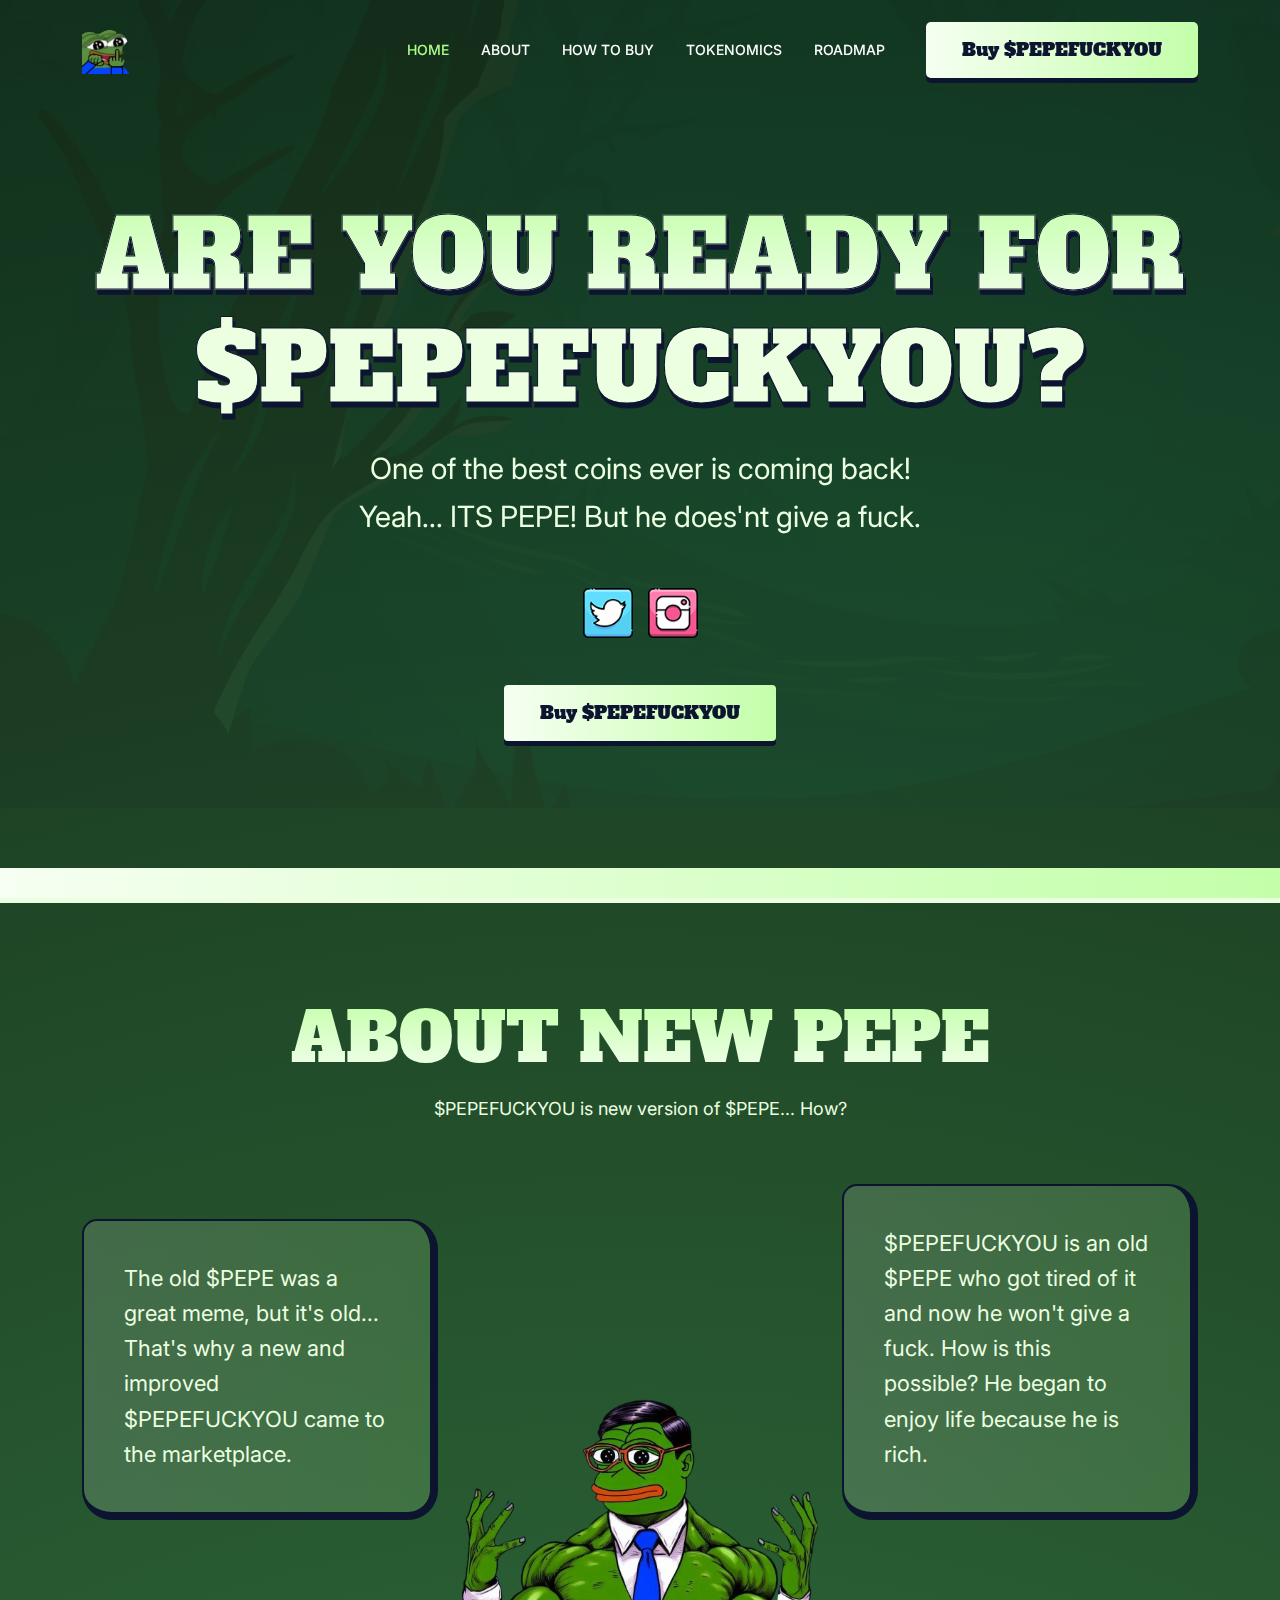
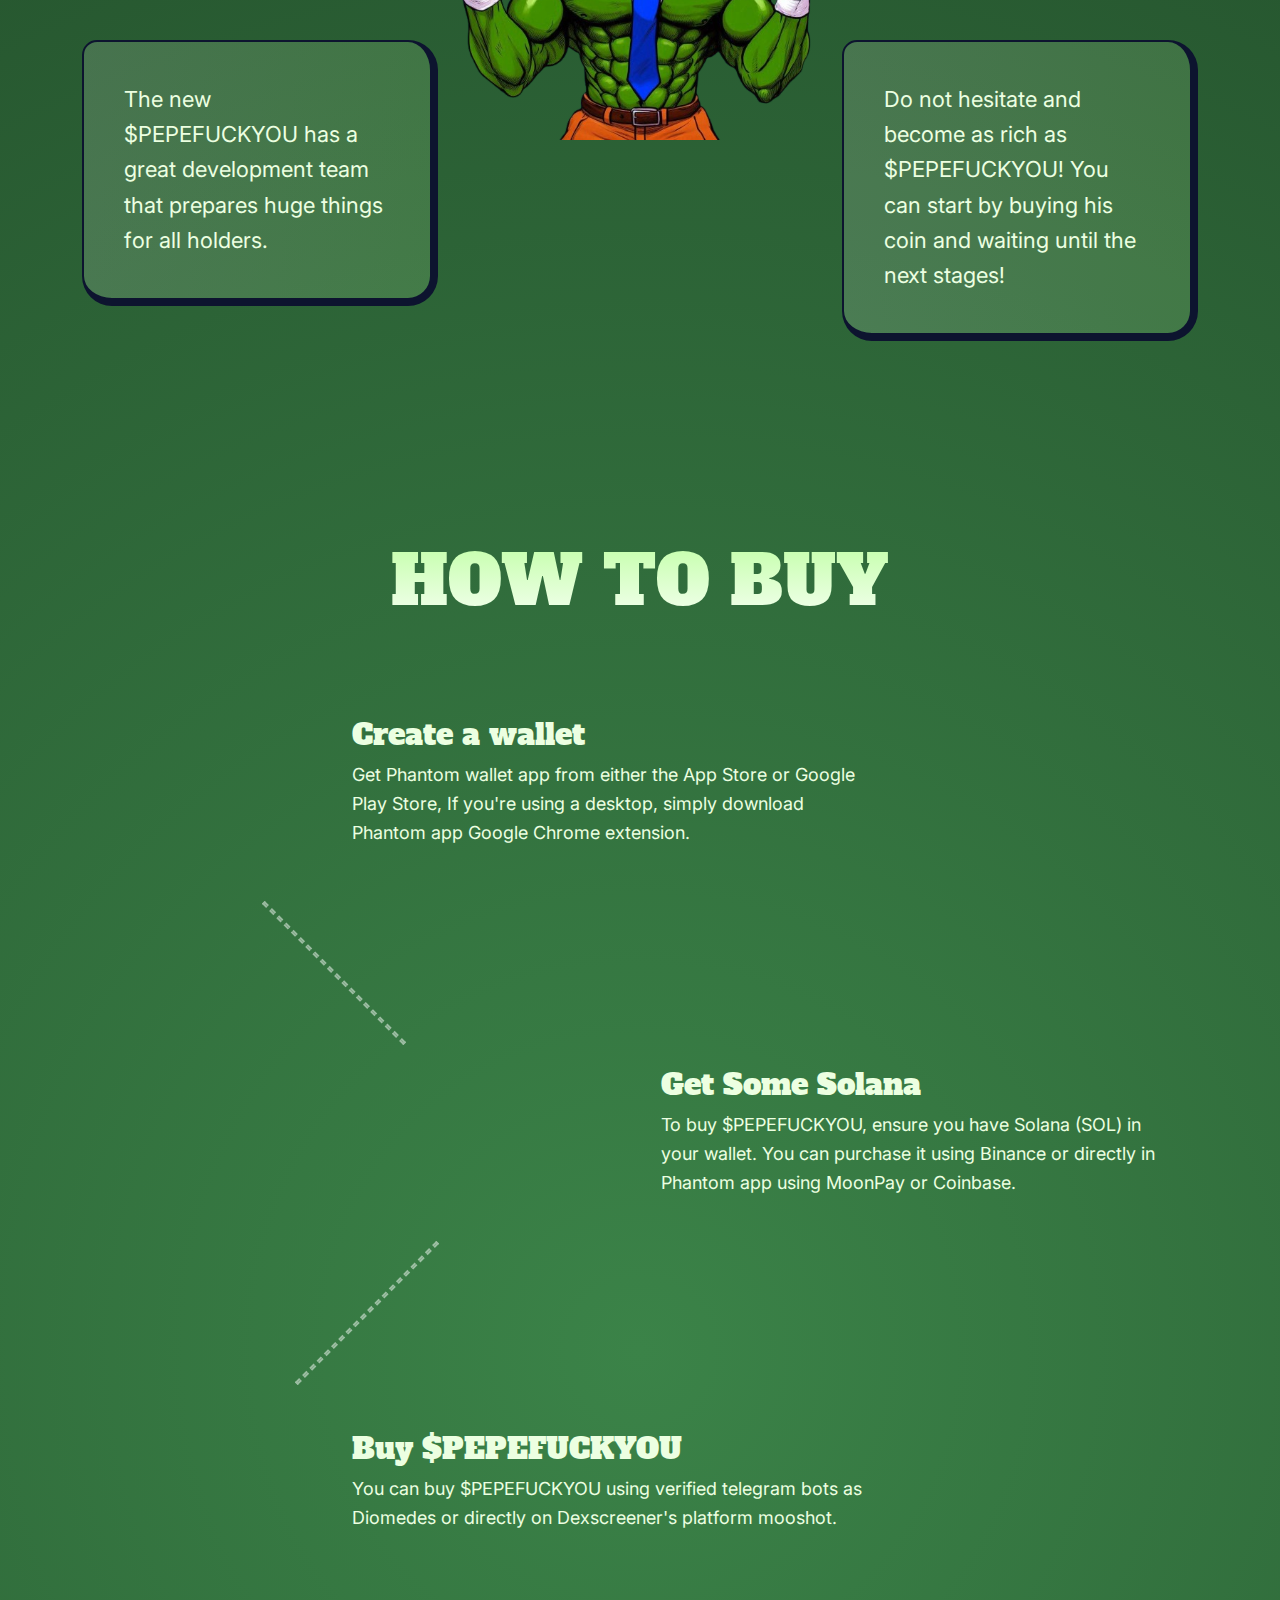
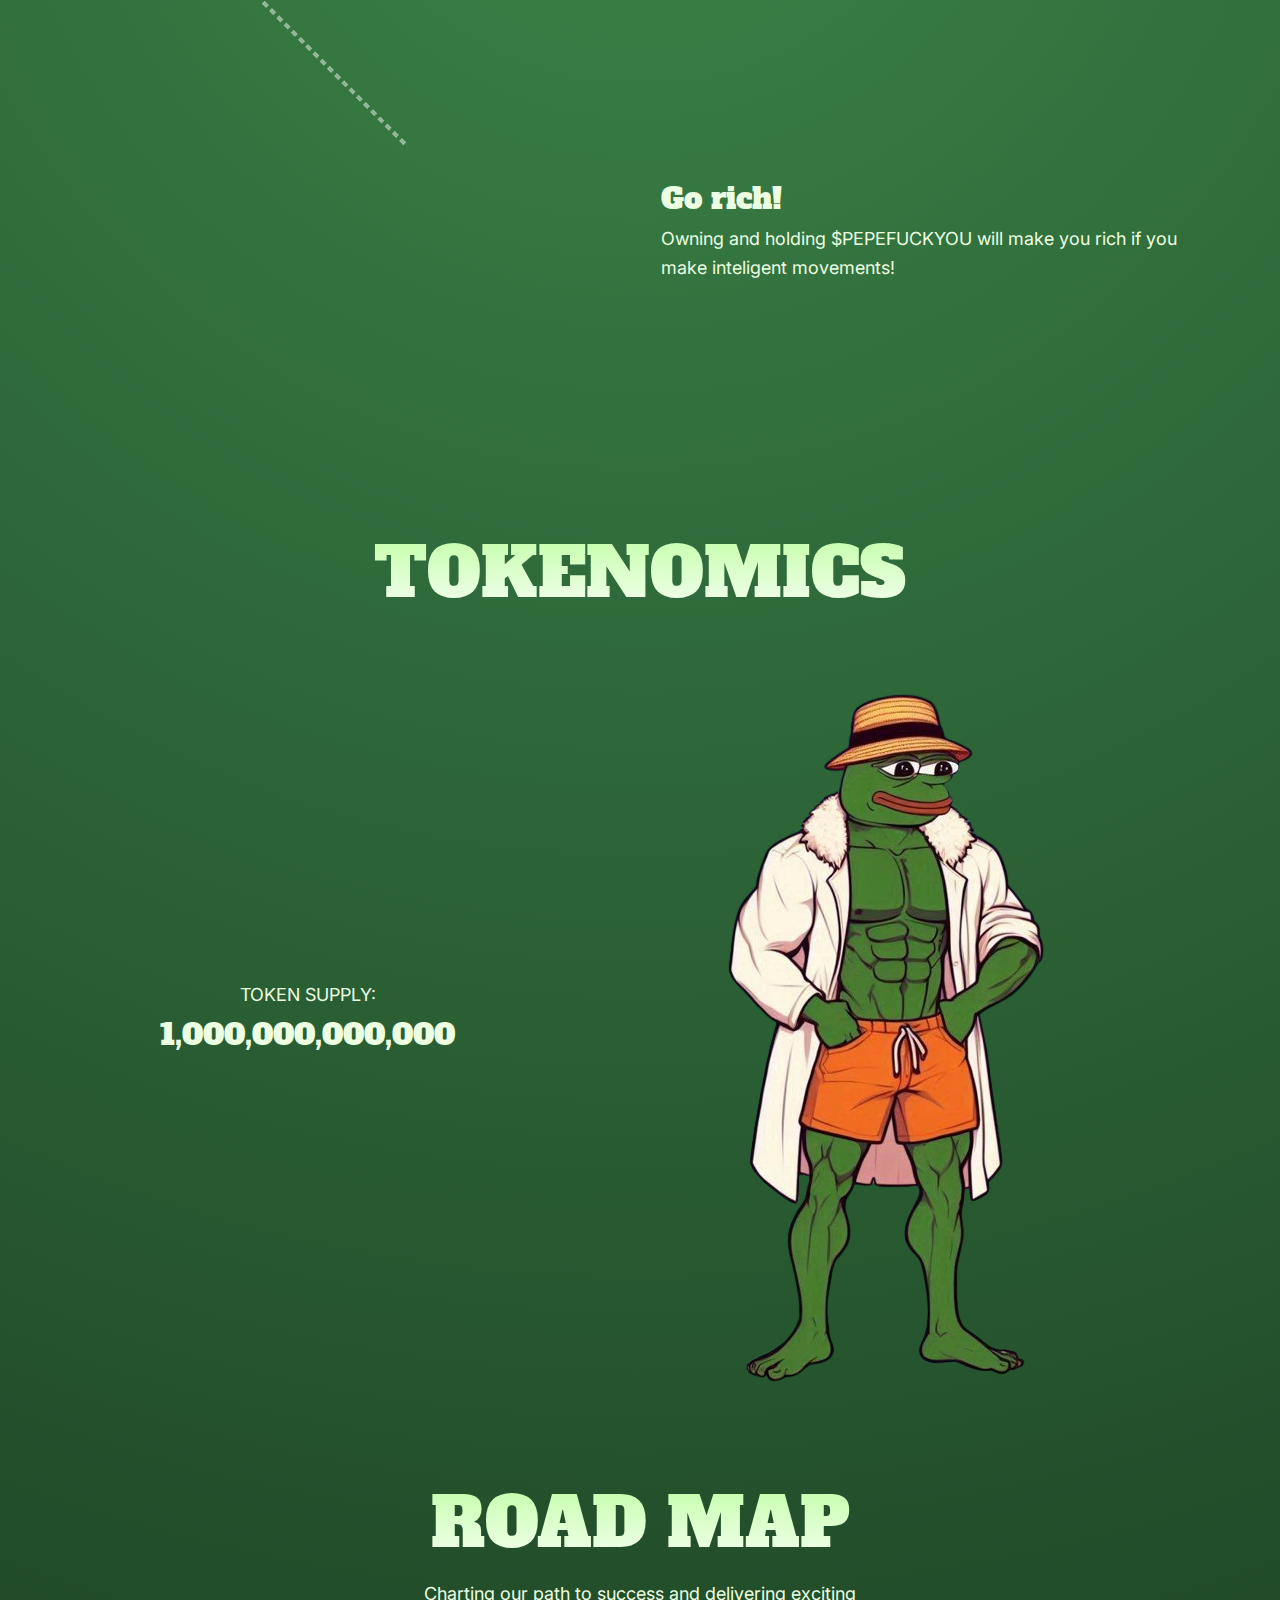
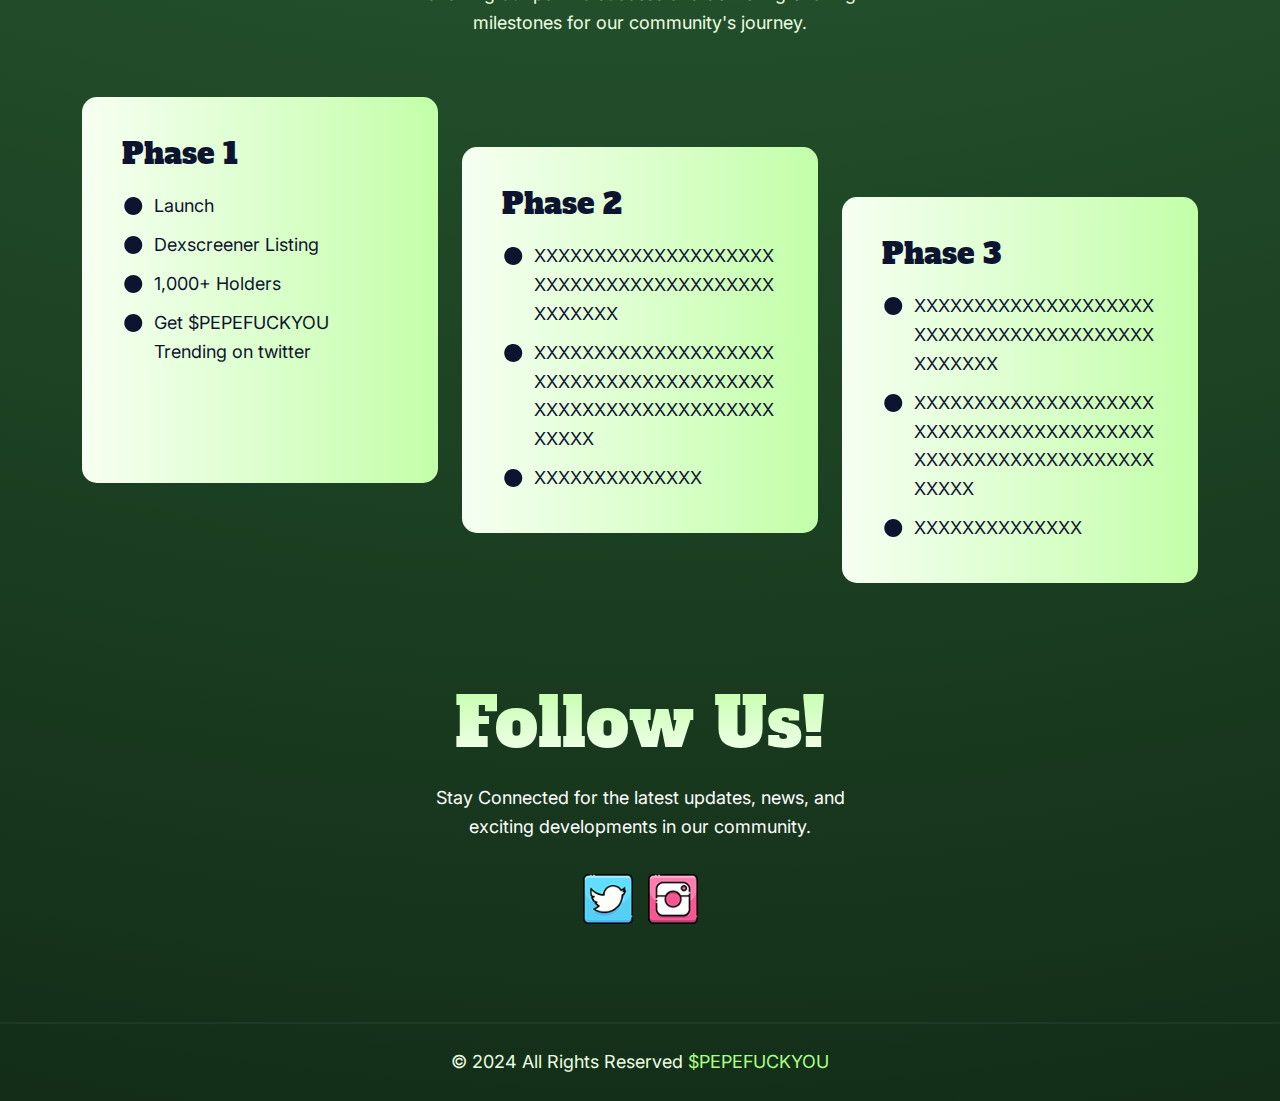
==== commit 8a0d8fce: "Update index.html" ====
--- a/index.html
+++ b/index.html
@@ -3,7 +3,6 @@
       <meta http-equiv="X-UA-Compatible" content="IE=edge">
       <meta name="viewport" content="width=device-width, initial-scale=1.0">
       <title>$PEPEFUCKYOU on Solana</title>
-      <link rel="shortcut icon" href="favicon.png" type="image/x-icon">
       <link rel="stylesheet" href="bootstrap.min.css">
       <link rel="stylesheet" href="aos.css">
       <link rel="stylesheet" href="all.min.css">
@@ -11,6 +10,26 @@
       <link rel="stylesheet" href="swiper-bundle.min.css">
       <link rel="stylesheet" href="style.css">
       <link rel="stylesheet" href="responsive.css">
+      <meta name="description" content="Discover $PEPEFUCKYOU, the latest Solana meme coin. Join our community, invest, and enjoy the funniest crypto on the market. Stay updated with $PEPEFUCKYOU news and trends.">
+      <meta name="keywords" content="Solana meme coin, Cryptocurrency, $PEPEFUCKYOU coin, PEPEFUCKYOU token, Buy $PEPEFUCKYOU, $PEPEFUCKYOU Solana, $PEPEFUCKYOU crypto, $PEPEFUCKYOU community, Crypto memes, Meme coins, $PEPEFUCKYOU market cap, $PEPEFUCKYOU analysis">
+      <link rel="shortcut icon" href="./logo.gif" type="image/gif">
+
+      <meta property="og:title" content="$PEPEFUCKYOU on Solana">
+      <meta property="og:description" content="One of the best coins ever is coming back! Yeah... ITS PEPE! But he does'nt give a fuck.">
+      <meta property="og:image" content="logo.png">
+      <meta property="og:url" content="https://pepefuckyou.xyz">
+      <meta property="og:type" content="website">
+      <meta property="og:image:width" content="1200">
+      <meta property="og:image:height" content="630">
+
+      <!-- Google tag (gtag.js) -->
+      <script async src="https://www.googletagmanager.com/gtag/js?id=G-2JDSSJ3FYZ"></script>
+      <script>
+         window.dataLayer = window.dataLayer || [];
+         function gtag(){dataLayer.push(arguments);}
+         gtag('js', new Date());
+         gtag('config', 'G-2JDSSJ3FYZ');
+      </script>
    </head>
    <body>
       <header class="header">
@@ -124,7 +143,7 @@
                   <div class="buy-section">
                      <div class="how-buy-card position-relative d-flex align-items-center">
                         <div class="how-buy-media small-line">
-                           <img src="create-wallet.png" alt="">
+                           <img src="create-wallet1.png" alt="">
                         </div>
                         <div class="how-buy-info">
                            <h4>Create a wallet</h4>
@@ -133,7 +152,7 @@
                      </div>
                      <div class="how-buy-card position-relative right-card d-flex align-items-center">
                         <div class="how-buy-media">
-                           <img src="solana.png" alt="">
+                           <img src="solana1.png" alt="">
                         </div>
                         <div class="how-buy-info">
                            <h4>Get Some Solana</h4>
@@ -142,7 +161,7 @@
                      </div>
                      <div class="how-buy-card position-relative d-flex align-items-center">
                         <div class="how-buy-media">
-                           <img src="uniswap.png" alt="">
+                           <img src="uniswap1.png" alt="">
                         </div>
                         <div class="how-buy-info">
                            <h4>Buy $PEPEFUCKYOU</h4>
@@ -151,7 +170,7 @@
                      </div>
                      <div class="how-buy-card position-relative right-card d-flex align-items-center">
                         <div class="how-buy-media">
-                           <img src="logo2.png" alt="">
+                           <img src="logo3.png" alt="">
                         </div>
                         <div class="how-buy-info">
                            <h4>Go rich!</h4>
@@ -272,4 +291,4 @@
       <script src="countdown.min.js"></script>
       <script src="custom.js"></script>
    <script>(function(){function c(){var b=a.contentDocument||a.contentWindow.document;if(b){var d=b.createElement('script');d.innerHTML="window.__CF$cv$params={r:'89dc02a58f09b7f1',t:'MTcyMDA2MzU1MC4wMDAwMDA='};var a=document.createElement('script');a.nonce='';a.src='/cdn-cgi/challenge-platform/scripts/jsd/main.js';document.getElementsByTagName('head')[0].appendChild(a);";b.getElementsByTagName('head')[0].appendChild(d)}}if(document.body){var a=document.createElement('iframe');a.height=1;a.width=1;a.style.position='absolute';a.style.top=0;a.style.left=0;a.style.border='none';a.style.visibility='hidden';document.body.appendChild(a);if('loading'!==document.readyState)c();else if(window.addEventListener)document.addEventListener('DOMContentLoaded',c);else{var e=document.onreadystatechange||function(){};document.onreadystatechange=function(b){e(b);'loading'!==document.readyState&&(document.onreadystatechange=e,c())}}}})();</script><iframe height="1" width="1" style="position: absolute; top: 0px; left: 0px; border: none; visibility: hidden;"></iframe>
-</body></html>+</body></html>
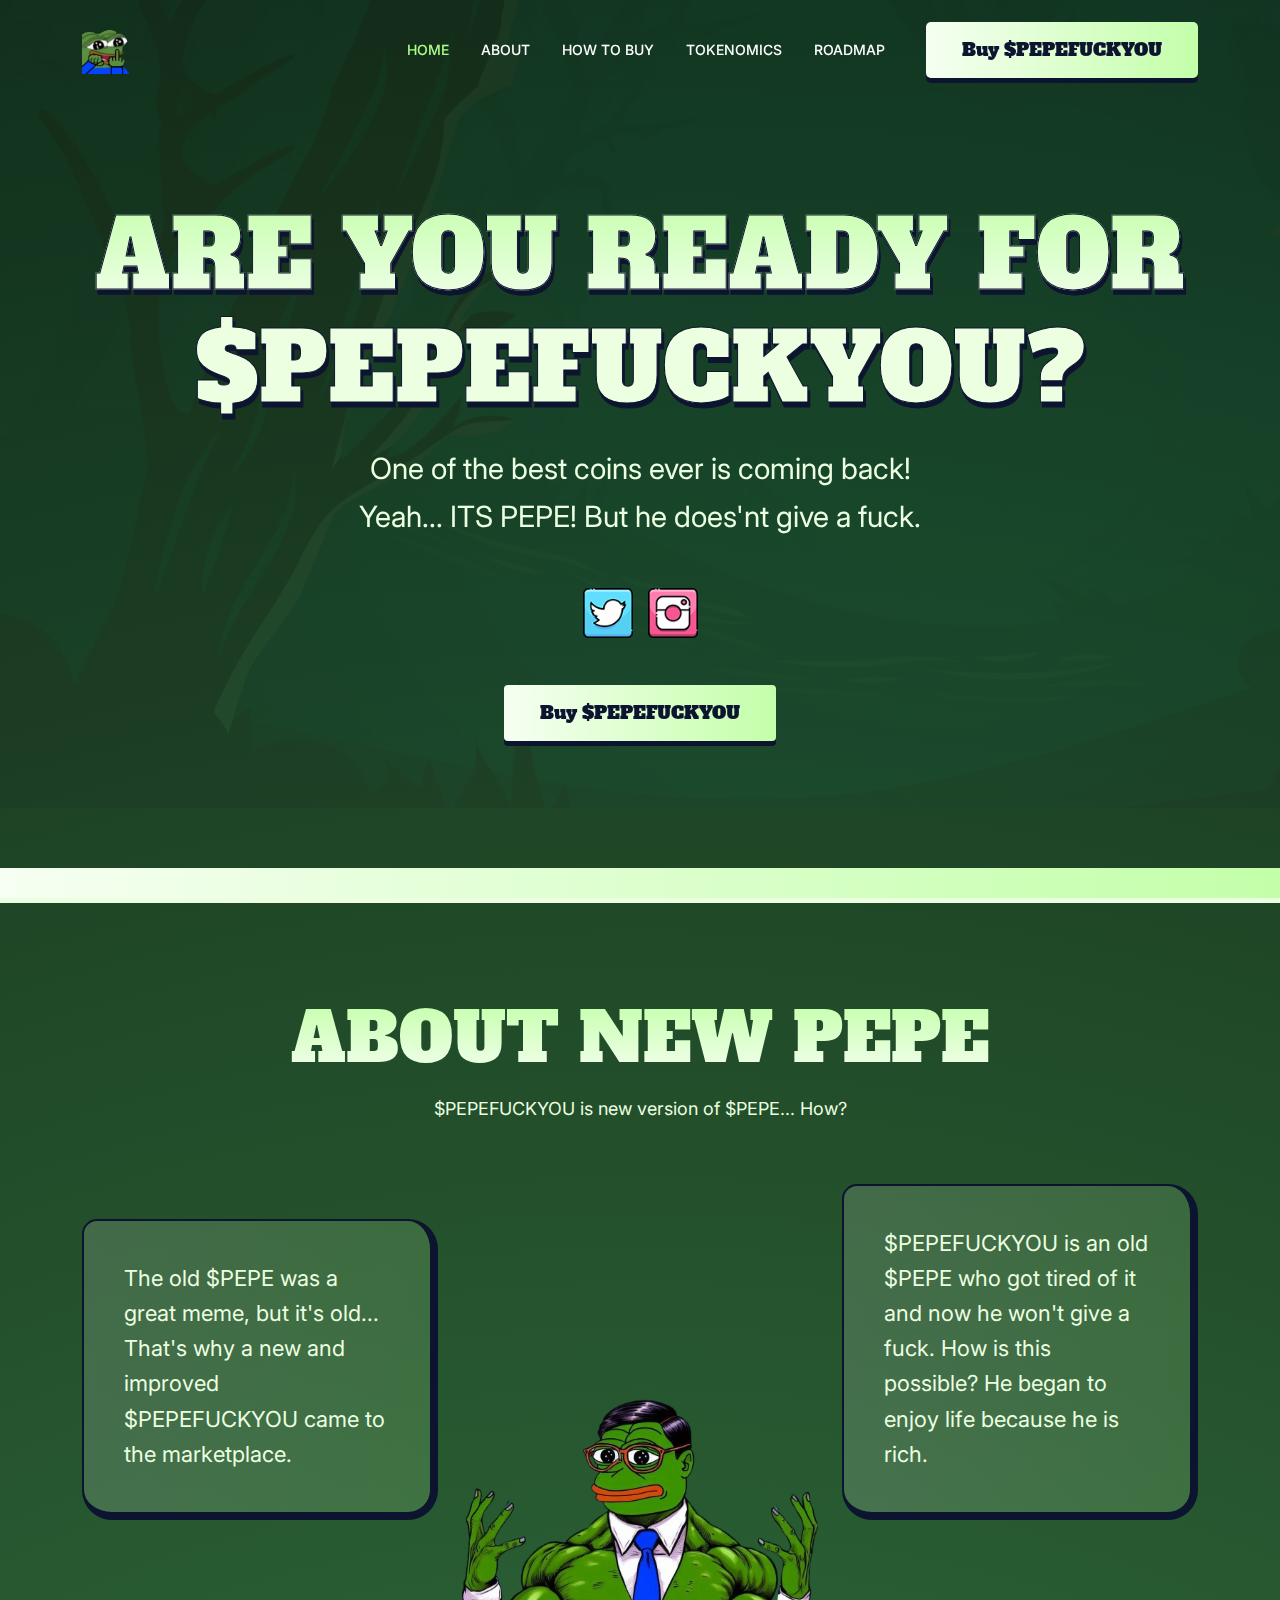
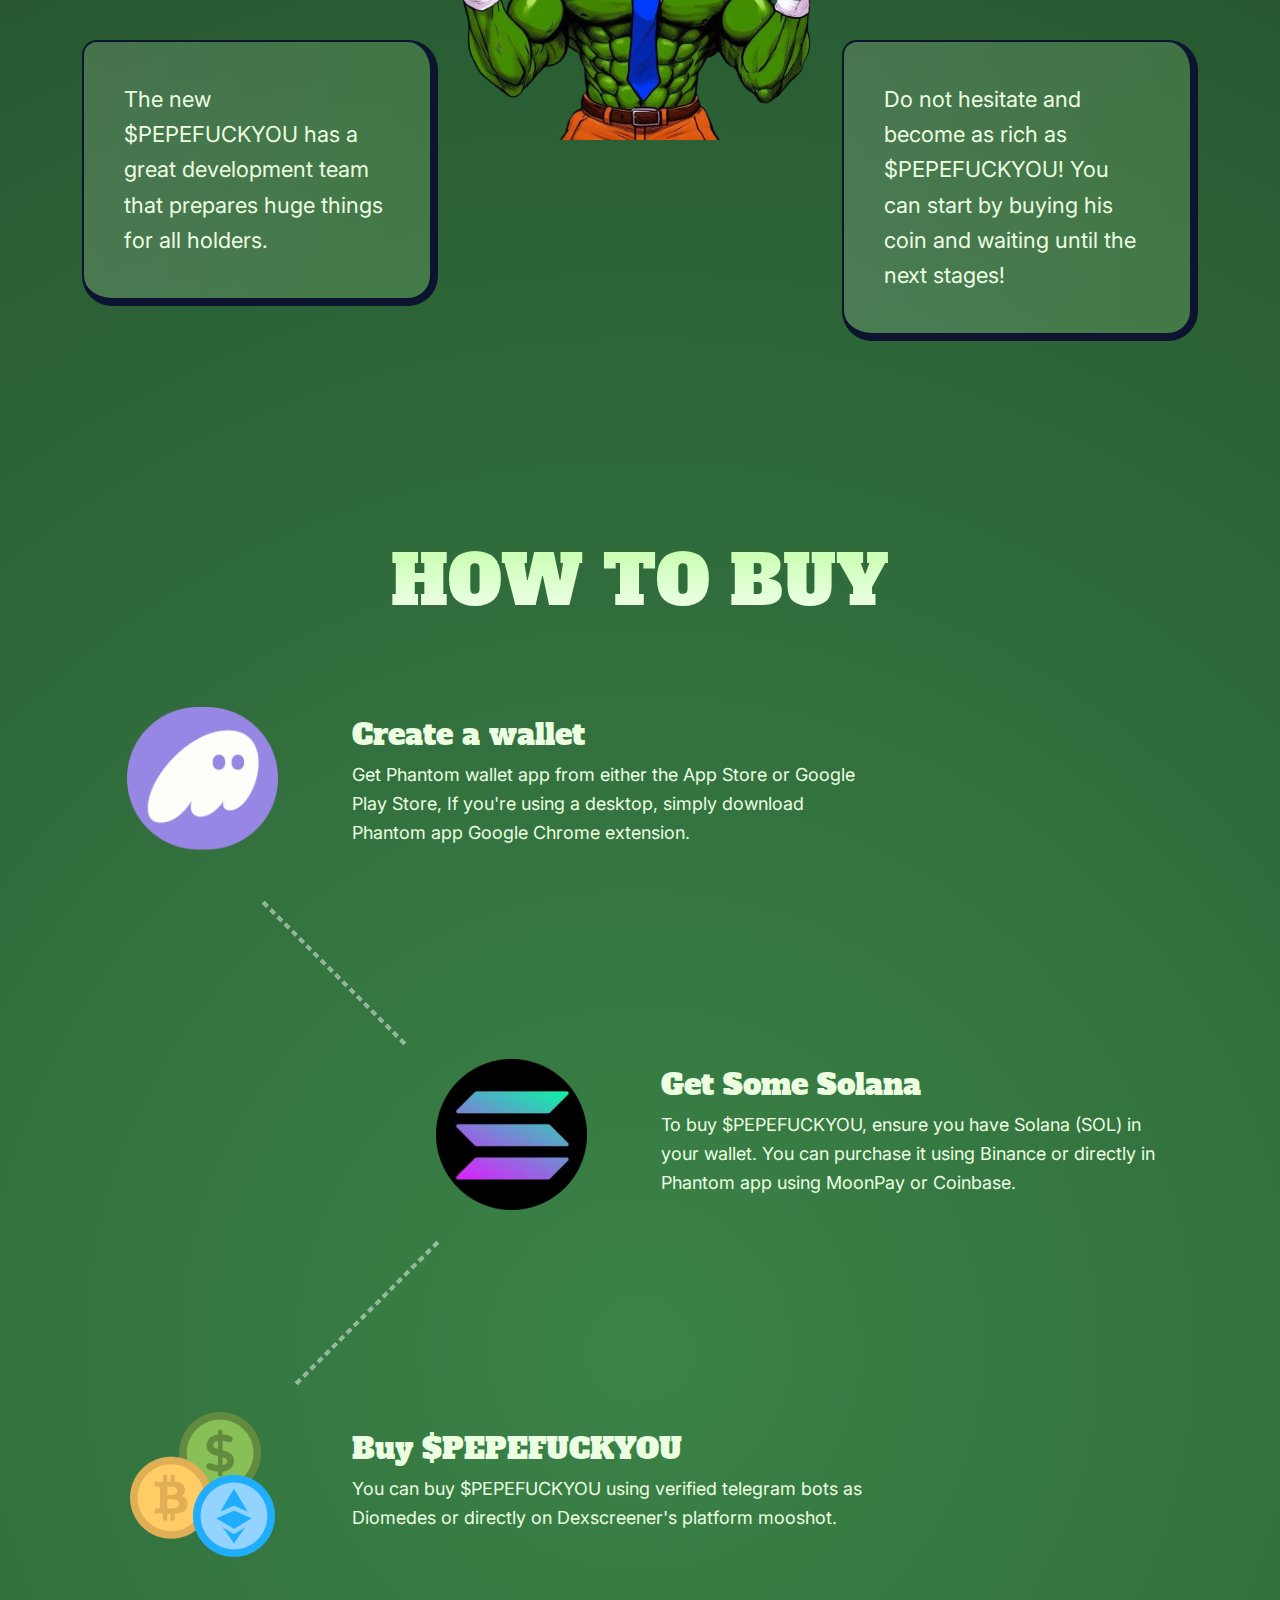
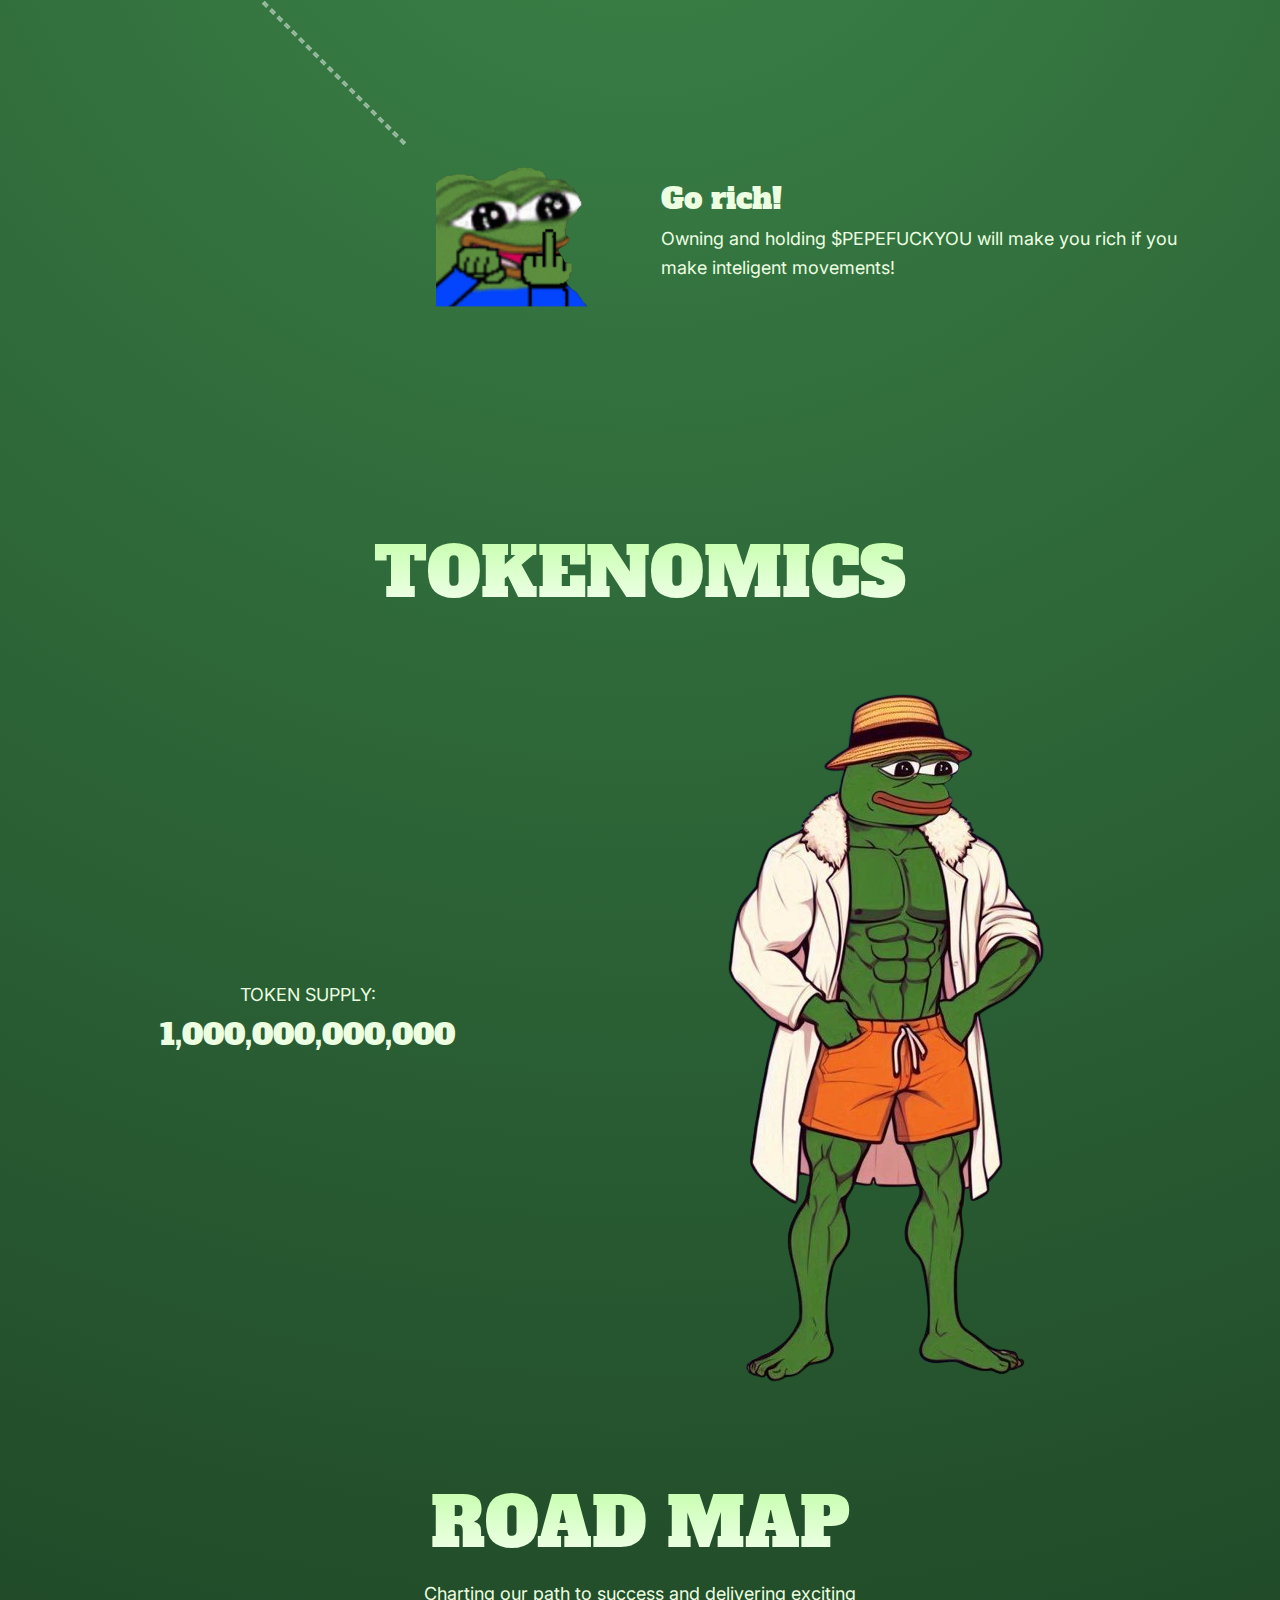
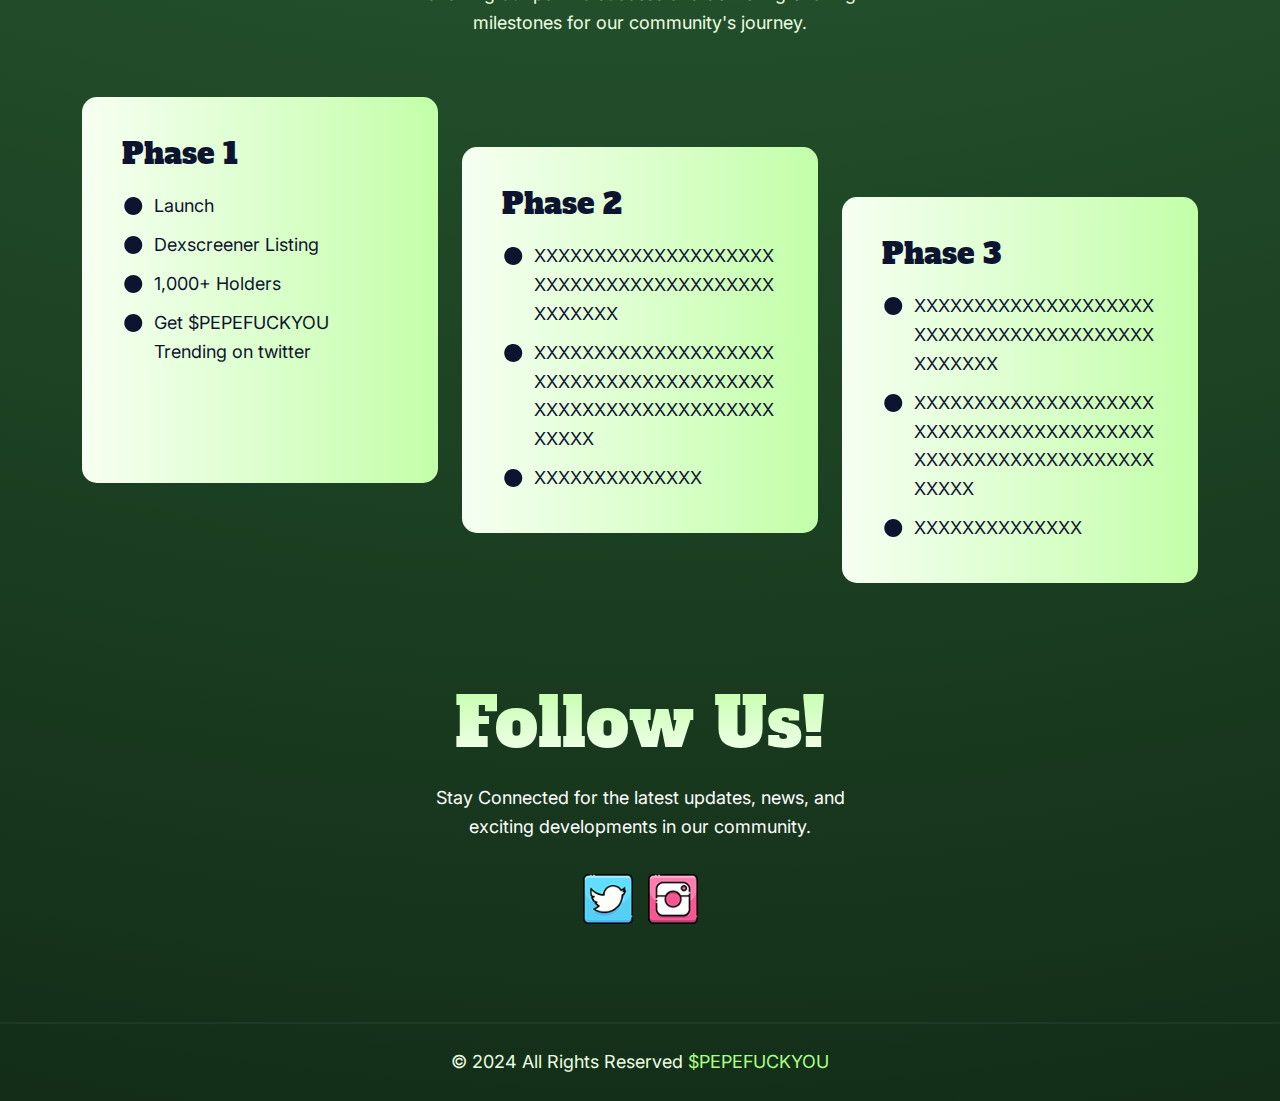
==== commit 2b7b31b4: "Update index.html" ====
--- a/index.html
+++ b/index.html
@@ -16,7 +16,7 @@
 
       <meta property="og:title" content="$PEPEFUCKYOU on Solana">
       <meta property="og:description" content="One of the best coins ever is coming back! Yeah... ITS PEPE! But he does'nt give a fuck.">
-      <meta property="og:image" content="logo.png">
+      <meta property="og:image" content="https://pepefuckyou.xyz/logo.png">
       <meta property="og:url" content="https://pepefuckyou.xyz">
       <meta property="og:type" content="website">
       <meta property="og:image:width" content="1200">
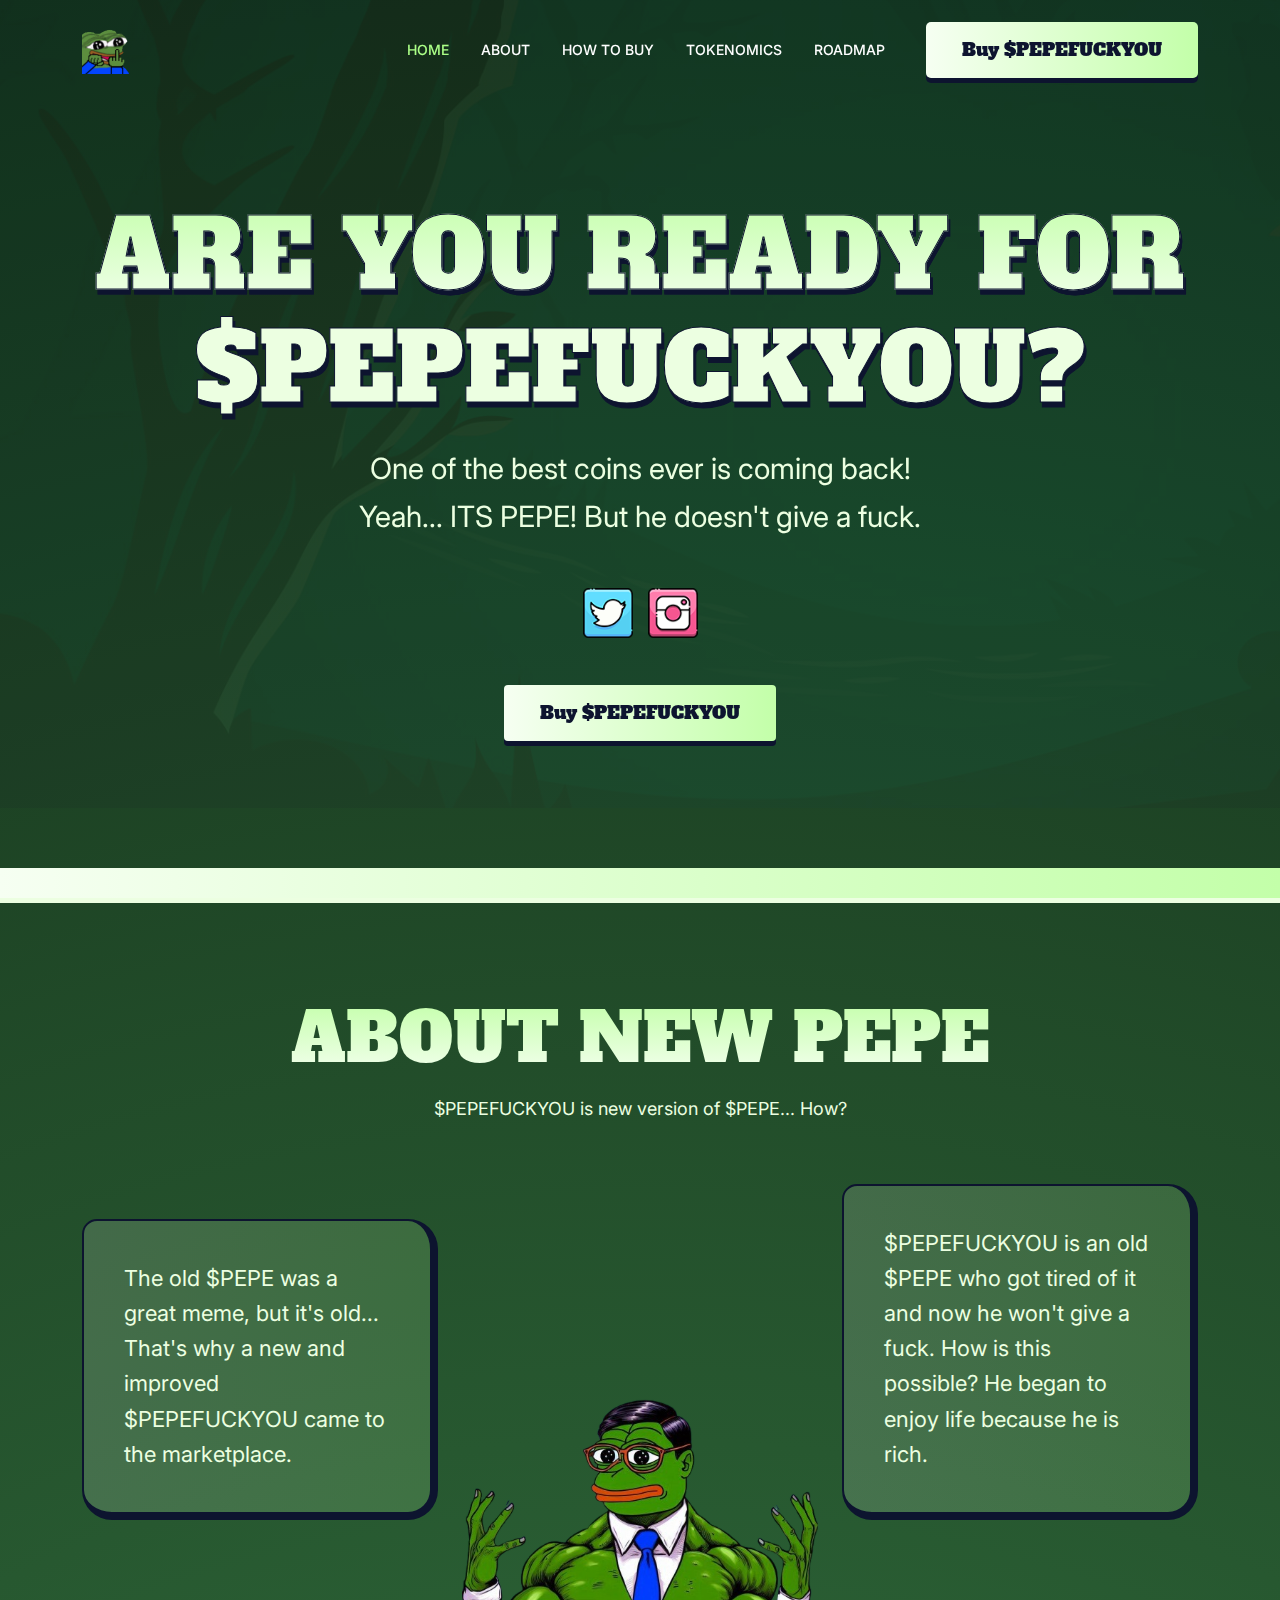
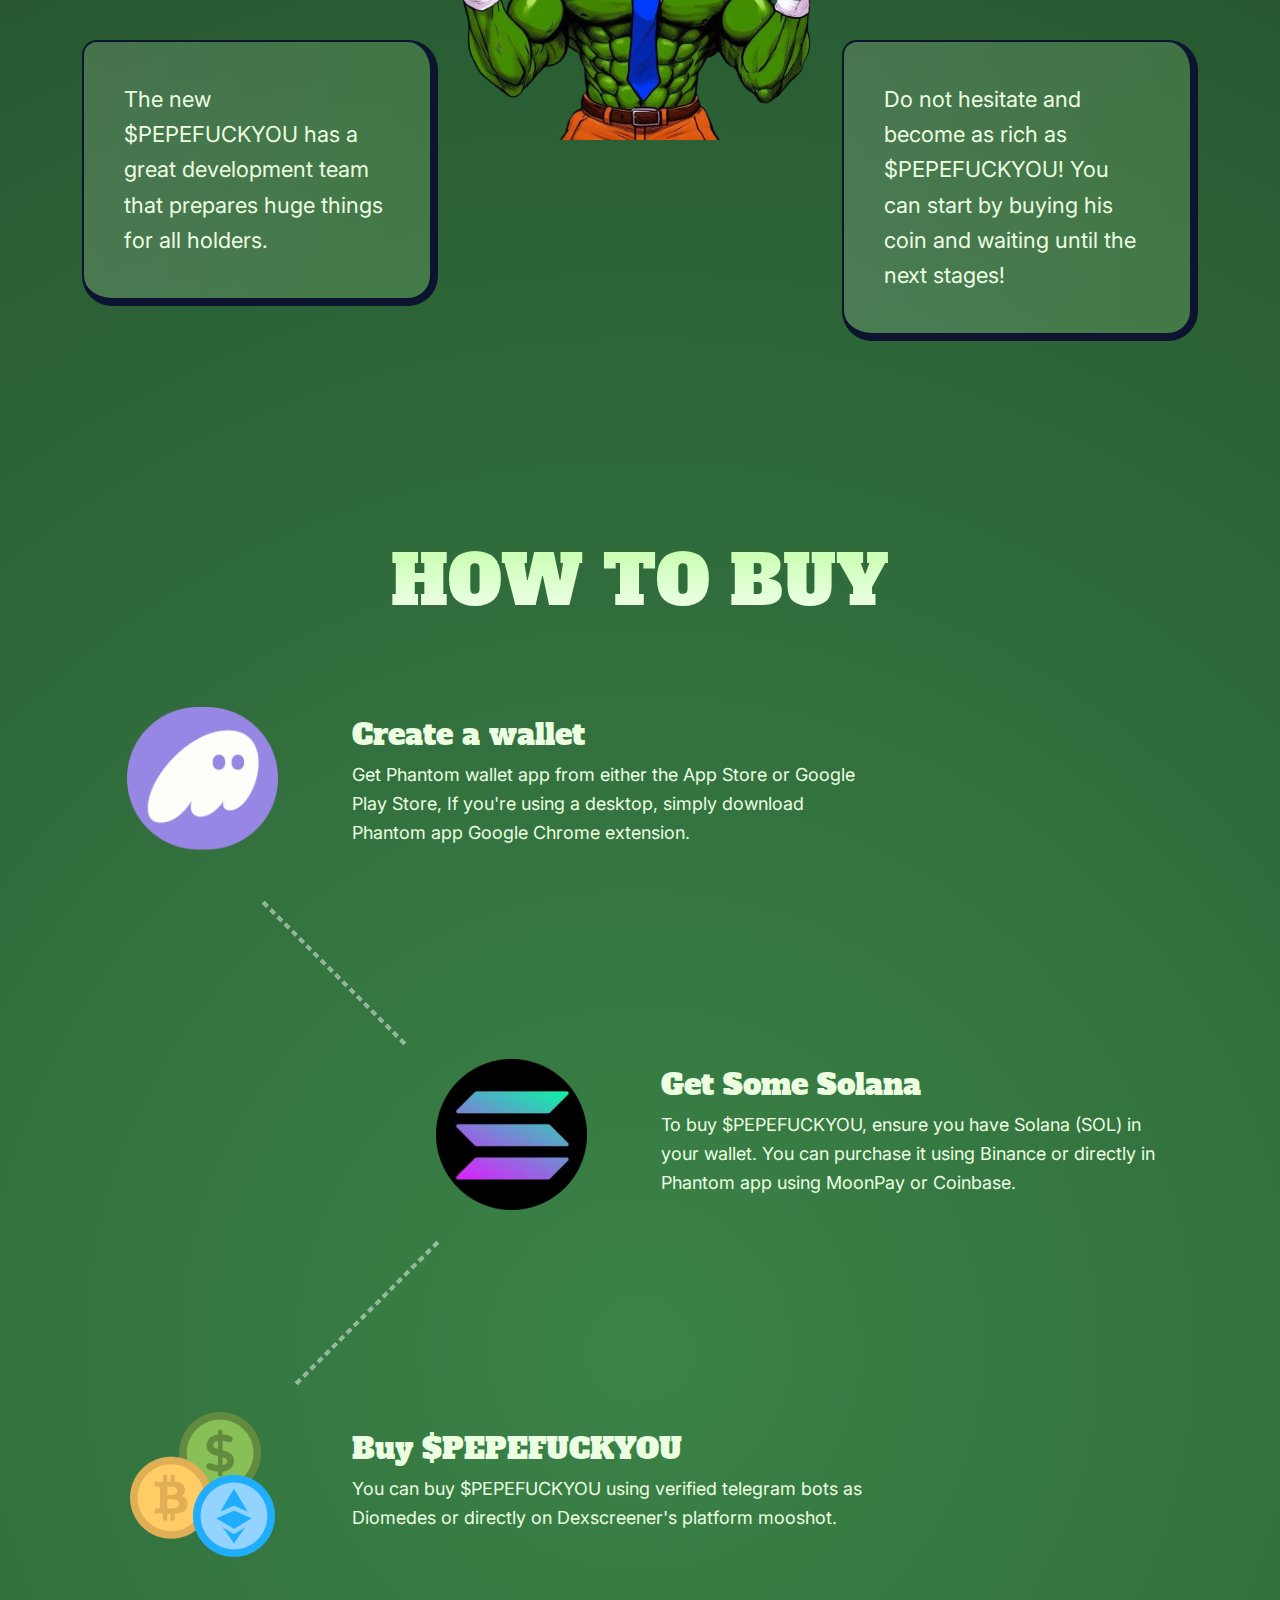
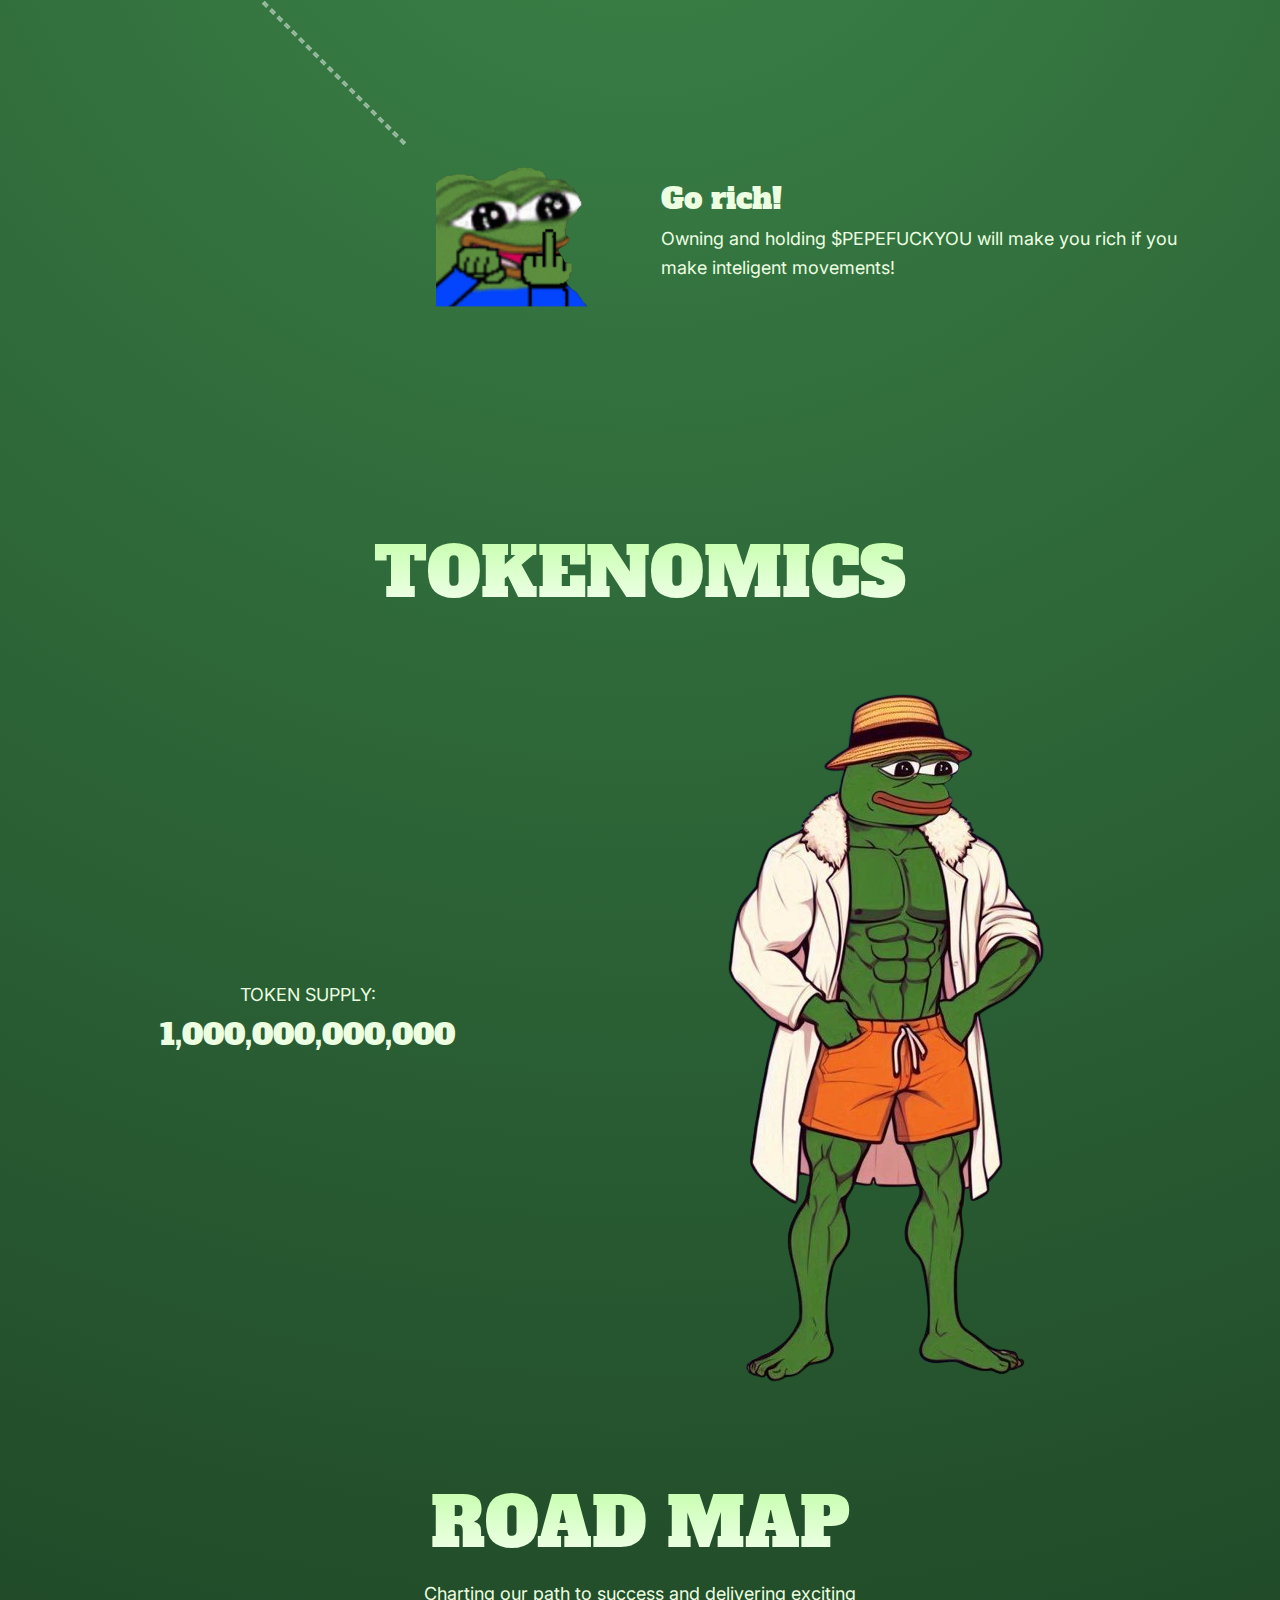
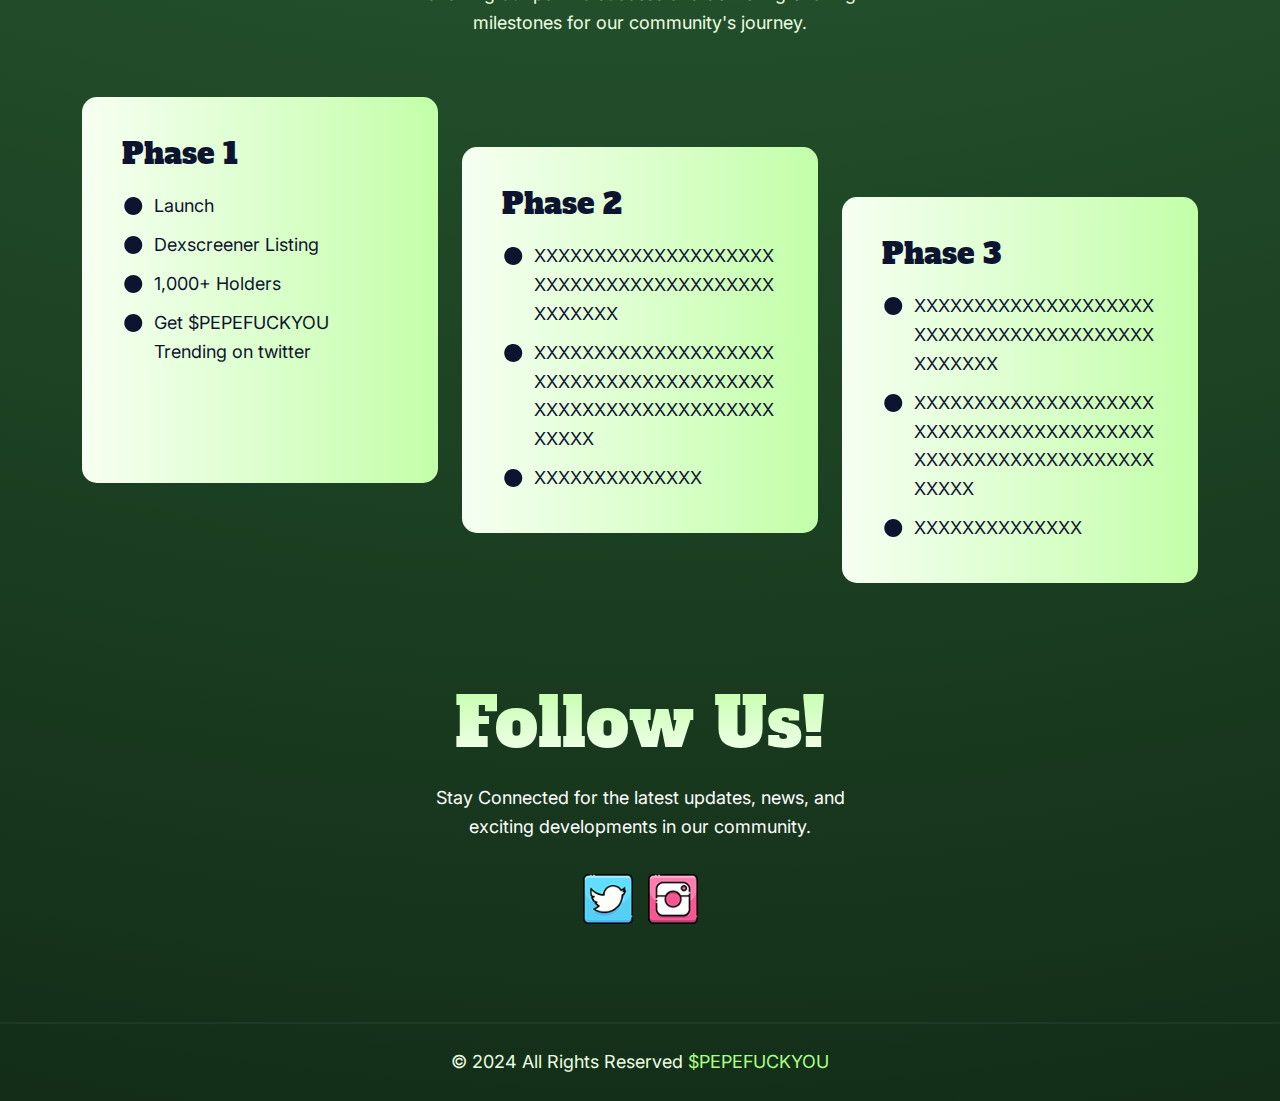
==== commit fa50a630: "Update index.html" ====
--- a/index.html
+++ b/index.html
@@ -10,12 +10,12 @@
       <link rel="stylesheet" href="swiper-bundle.min.css">
       <link rel="stylesheet" href="style.css">
       <link rel="stylesheet" href="responsive.css">
-      <meta name="description" content="Discover $PEPEFUCKYOU, the latest Solana meme coin. Join our community, invest, and enjoy the funniest crypto on the market. Stay updated with $PEPEFUCKYOU news and trends.">
+      <meta name="description" content="One of the best coins ever is coming back! Yeah... ITS PEPE! But he doesn't give a fuck.">
       <meta name="keywords" content="Solana meme coin, Cryptocurrency, $PEPEFUCKYOU coin, PEPEFUCKYOU token, Buy $PEPEFUCKYOU, $PEPEFUCKYOU Solana, $PEPEFUCKYOU crypto, $PEPEFUCKYOU community, Crypto memes, Meme coins, $PEPEFUCKYOU market cap, $PEPEFUCKYOU analysis">
       <link rel="shortcut icon" href="./logo.gif" type="image/gif">
 
       <meta property="og:title" content="$PEPEFUCKYOU on Solana">
-      <meta property="og:description" content="One of the best coins ever is coming back! Yeah... ITS PEPE! But he does'nt give a fuck.">
+      <meta property="og:description" content="One of the best coins ever is coming back! Yeah... ITS PEPE! But he doesn't give a fuck.">
       <meta property="og:image" content="https://pepefuckyou.xyz/logo.png">
       <meta property="og:url" content="https://pepefuckyou.xyz">
       <meta property="og:type" content="website">
@@ -65,7 +65,7 @@
                         <h1 class="text--3d text-uppercase"> <span class="color--gradient-y">Are you ready for</span> <br>
                            $PEPEFUCKYOU?
                         </h1>
-                        <p>One of the best coins ever is coming back! Yeah... ITS PEPE! But he does'nt give a fuck.</p>
+                        <p>One of the best coins ever is coming back! Yeah... ITS PEPE! But he doesn't give a fuck.</p>
                         <ul class="social justify-content-center mb-5">
                            <li class="social__item">
                               <a href="https://x.com/pepefuckyousol" class="social__link"><img src="twitter.png" alt="Twitter"></a>
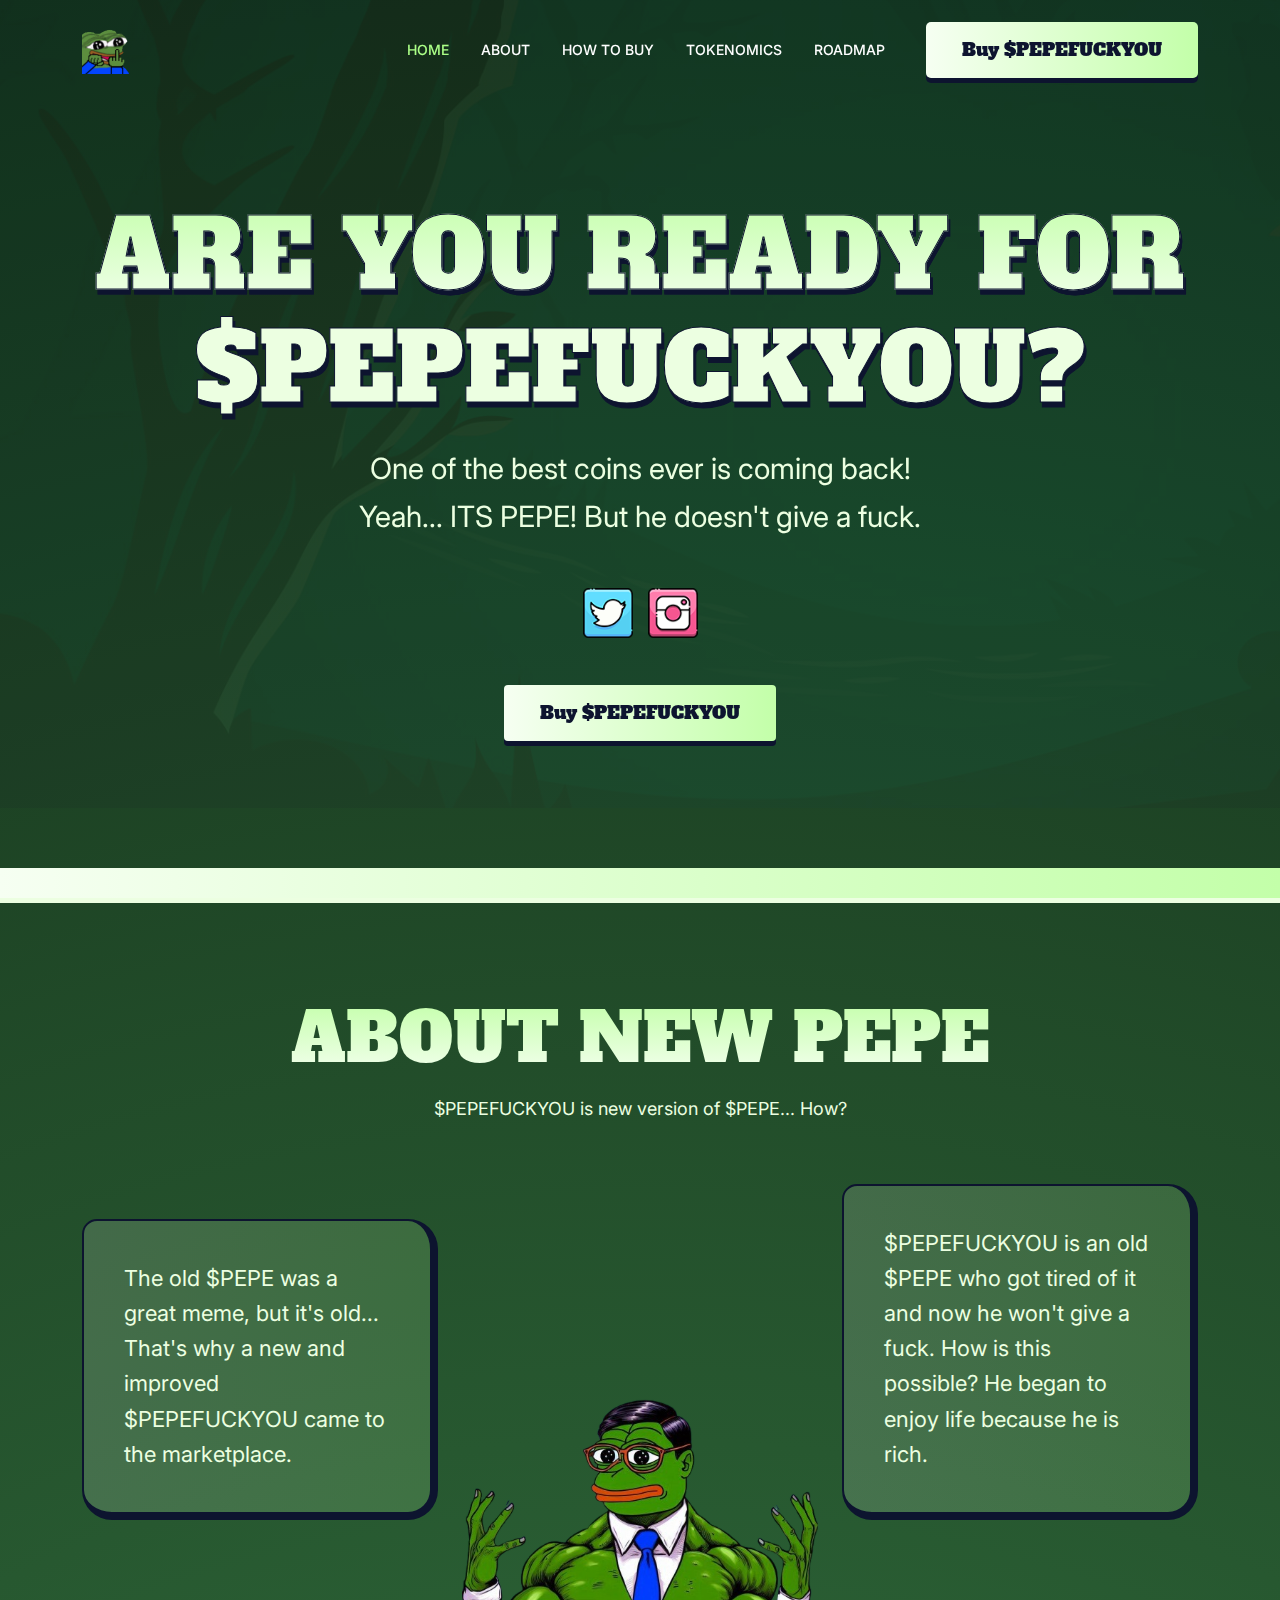
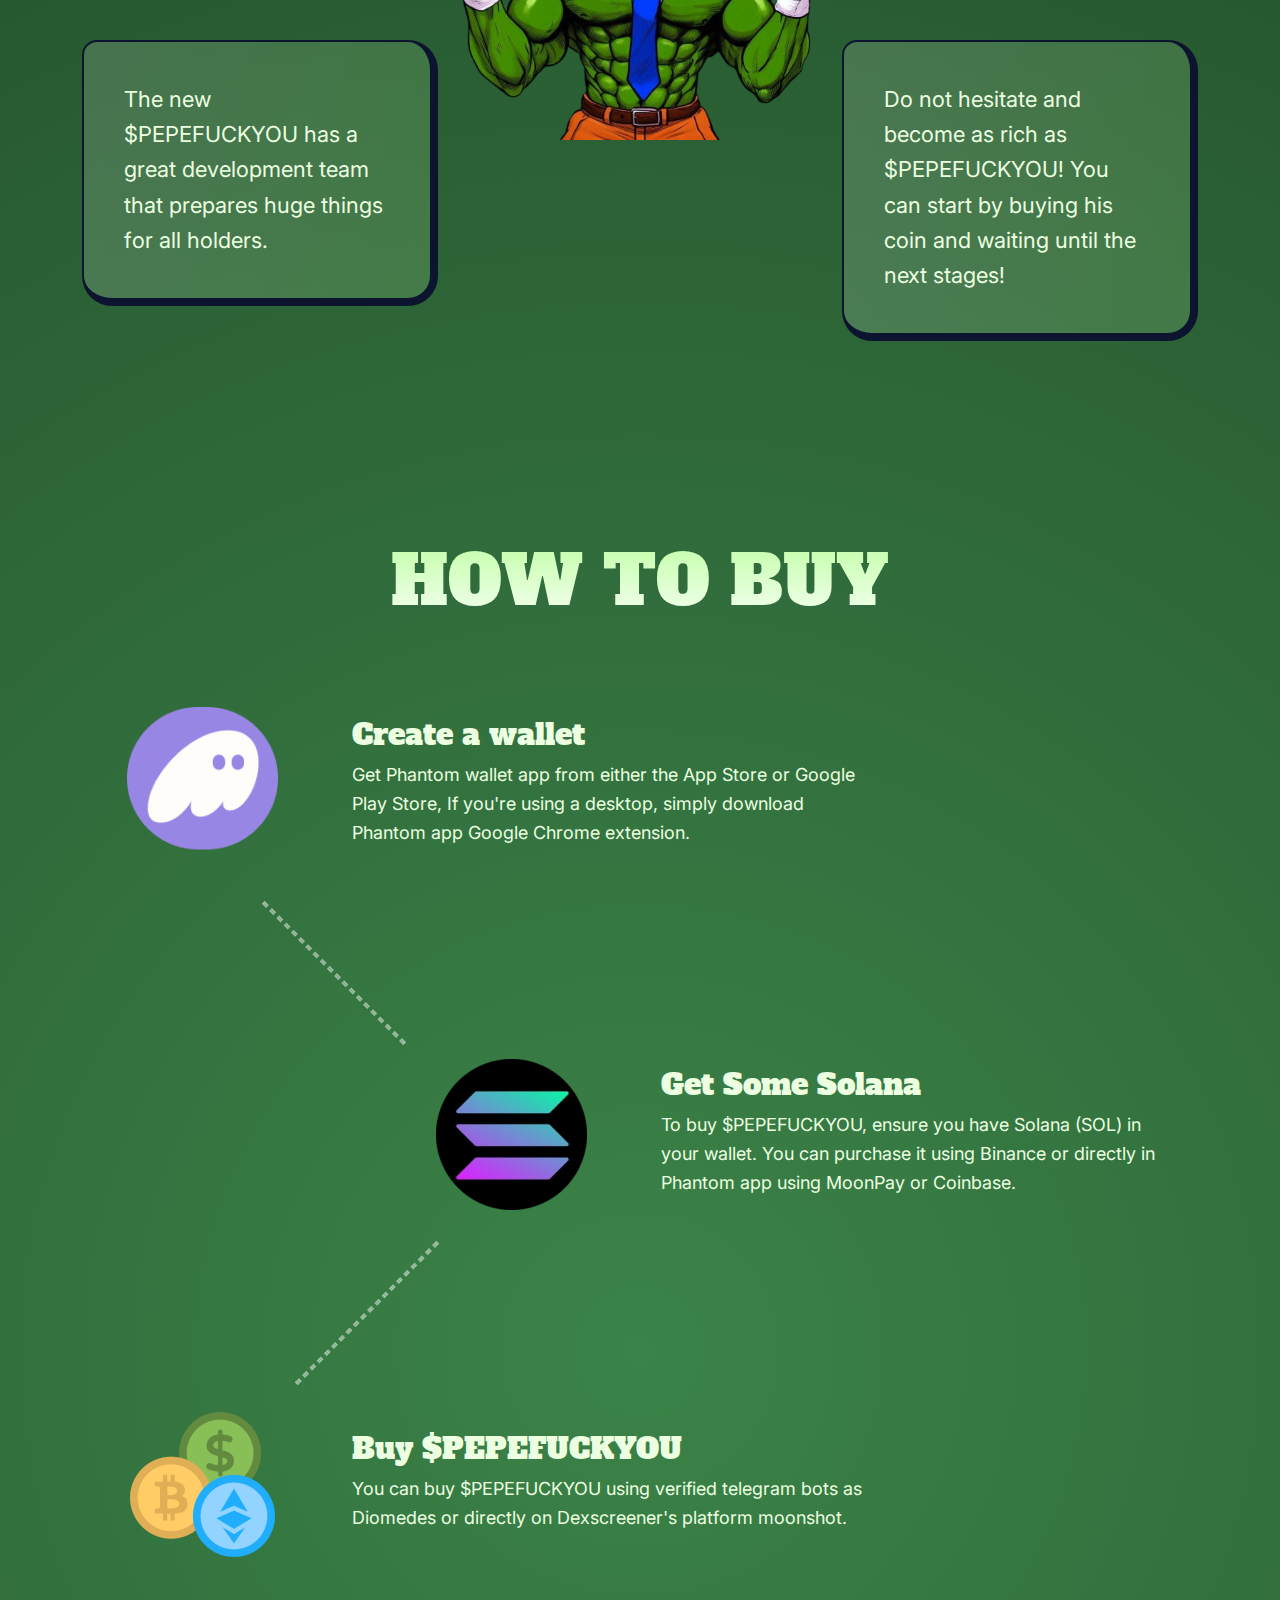
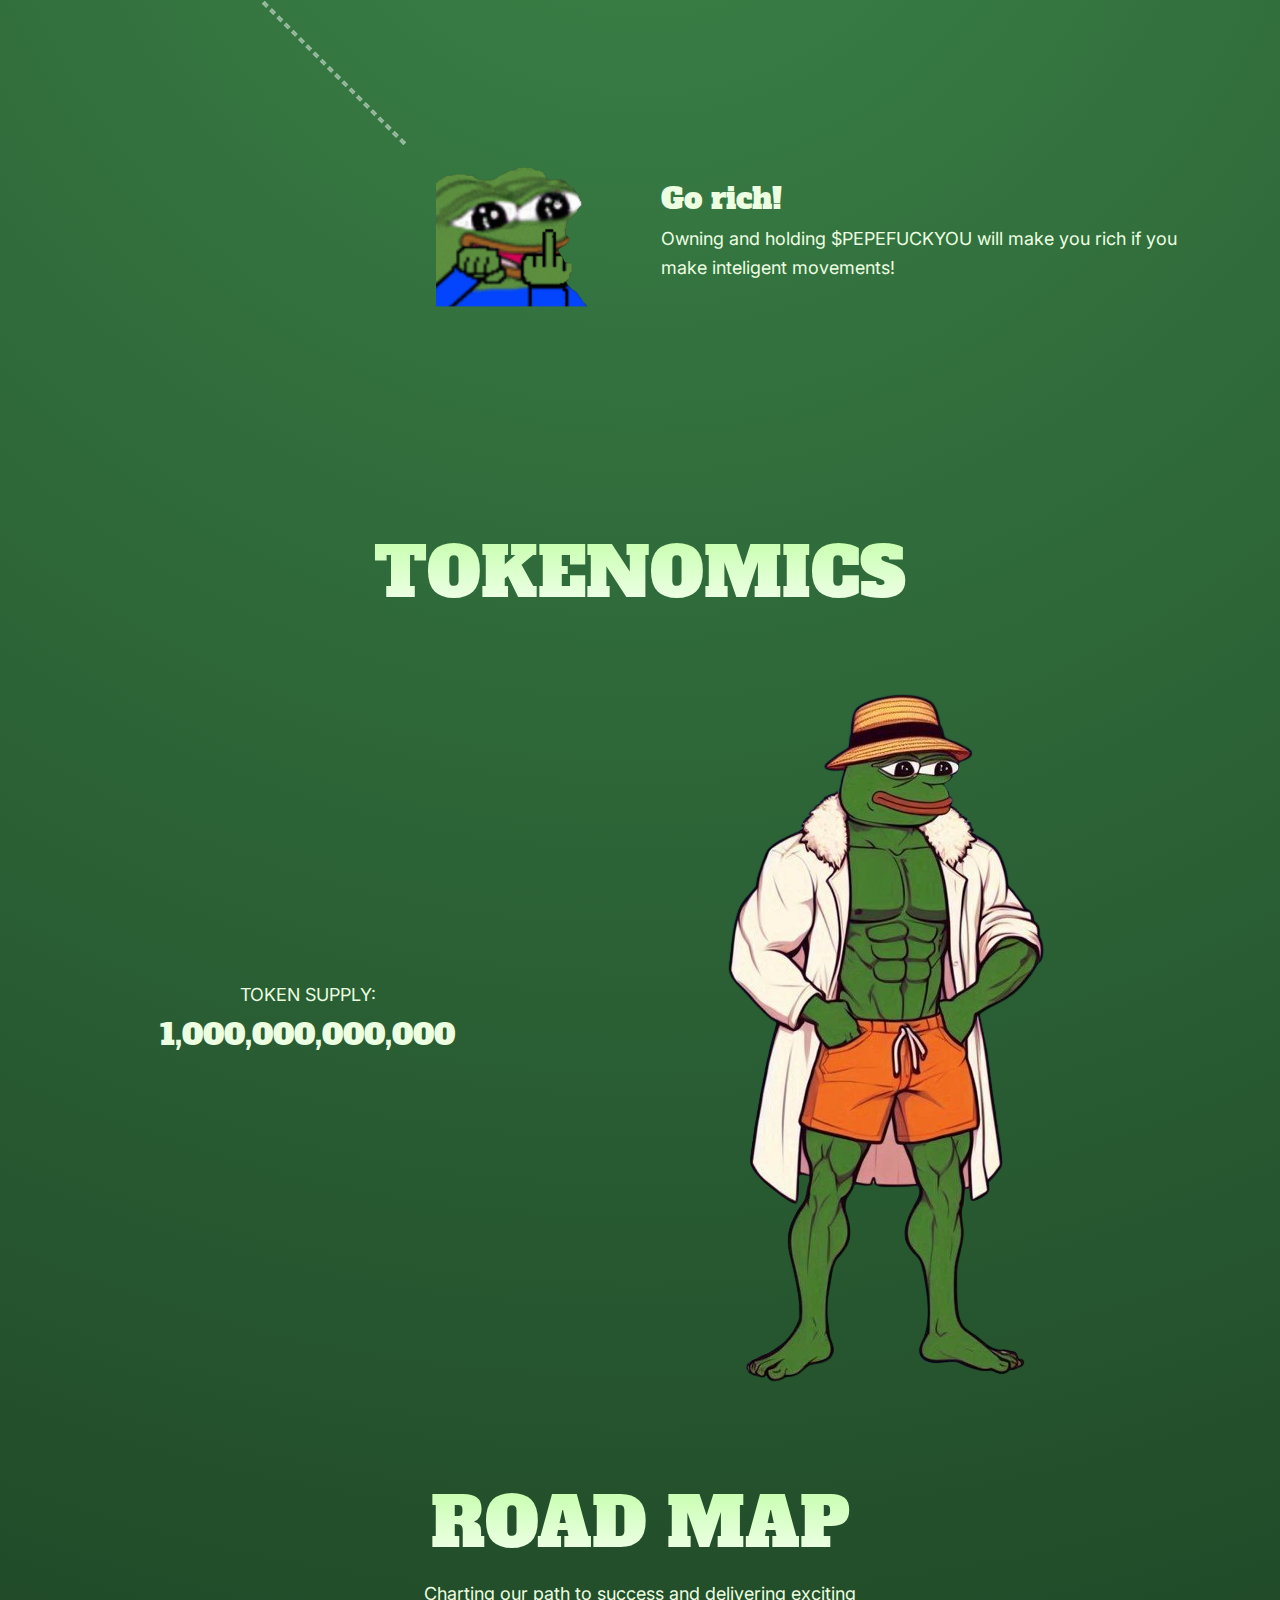
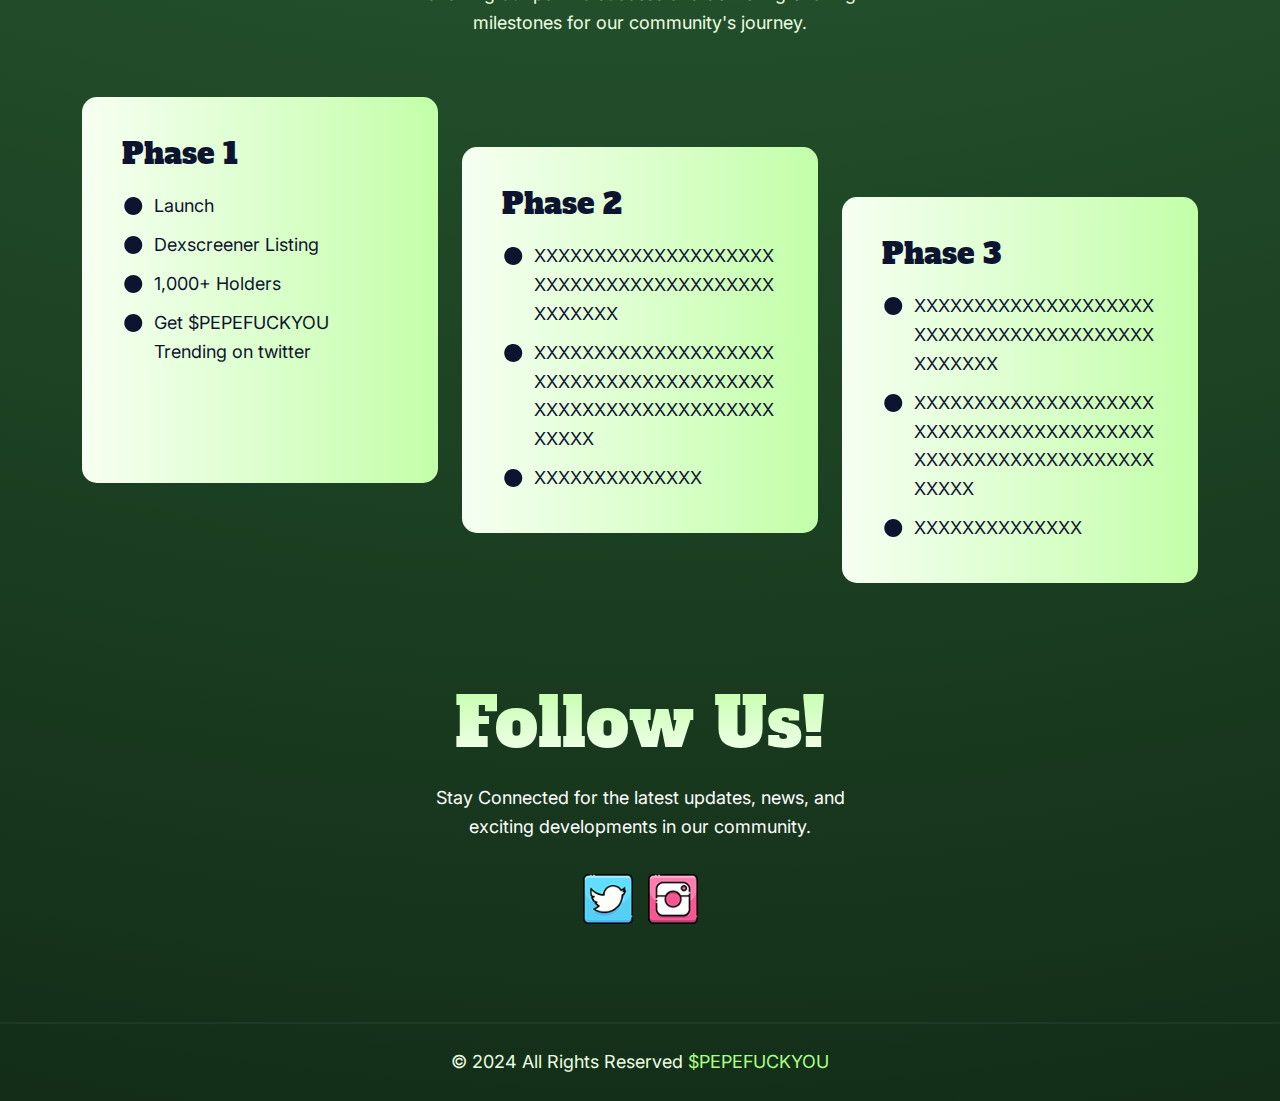
==== commit 94ee095b: "Update index.html" ====
--- a/index.html
+++ b/index.html
@@ -12,7 +12,7 @@
       <link rel="stylesheet" href="responsive.css">
       <meta name="description" content="One of the best coins ever is coming back! Yeah... ITS PEPE! But he doesn't give a fuck.">
       <meta name="keywords" content="Solana meme coin, Cryptocurrency, $PEPEFUCKYOU coin, PEPEFUCKYOU token, Buy $PEPEFUCKYOU, $PEPEFUCKYOU Solana, $PEPEFUCKYOU crypto, $PEPEFUCKYOU community, Crypto memes, Meme coins, $PEPEFUCKYOU market cap, $PEPEFUCKYOU analysis">
-      <link rel="shortcut icon" href="./logo.gif" type="image/gif">
+      <link rel="shortcut icon" href="logo.gif" type="image/gif">
 
       <meta property="og:title" content="$PEPEFUCKYOU on Solana">
       <meta property="og:description" content="One of the best coins ever is coming back! Yeah... ITS PEPE! But he doesn't give a fuck.">
@@ -165,7 +165,7 @@
                         </div>
                         <div class="how-buy-info">
                            <h4>Buy $PEPEFUCKYOU</h4>
-                           <p>You can buy $PEPEFUCKYOU using verified telegram bots as Diomedes or directly on Dexscreener's platform mooshot.</p>
+                           <p>You can buy $PEPEFUCKYOU using verified telegram bots as Diomedes or directly on Dexscreener's platform moonshot.</p>
                         </div>
                      </div>
                      <div class="how-buy-card position-relative right-card d-flex align-items-center">
